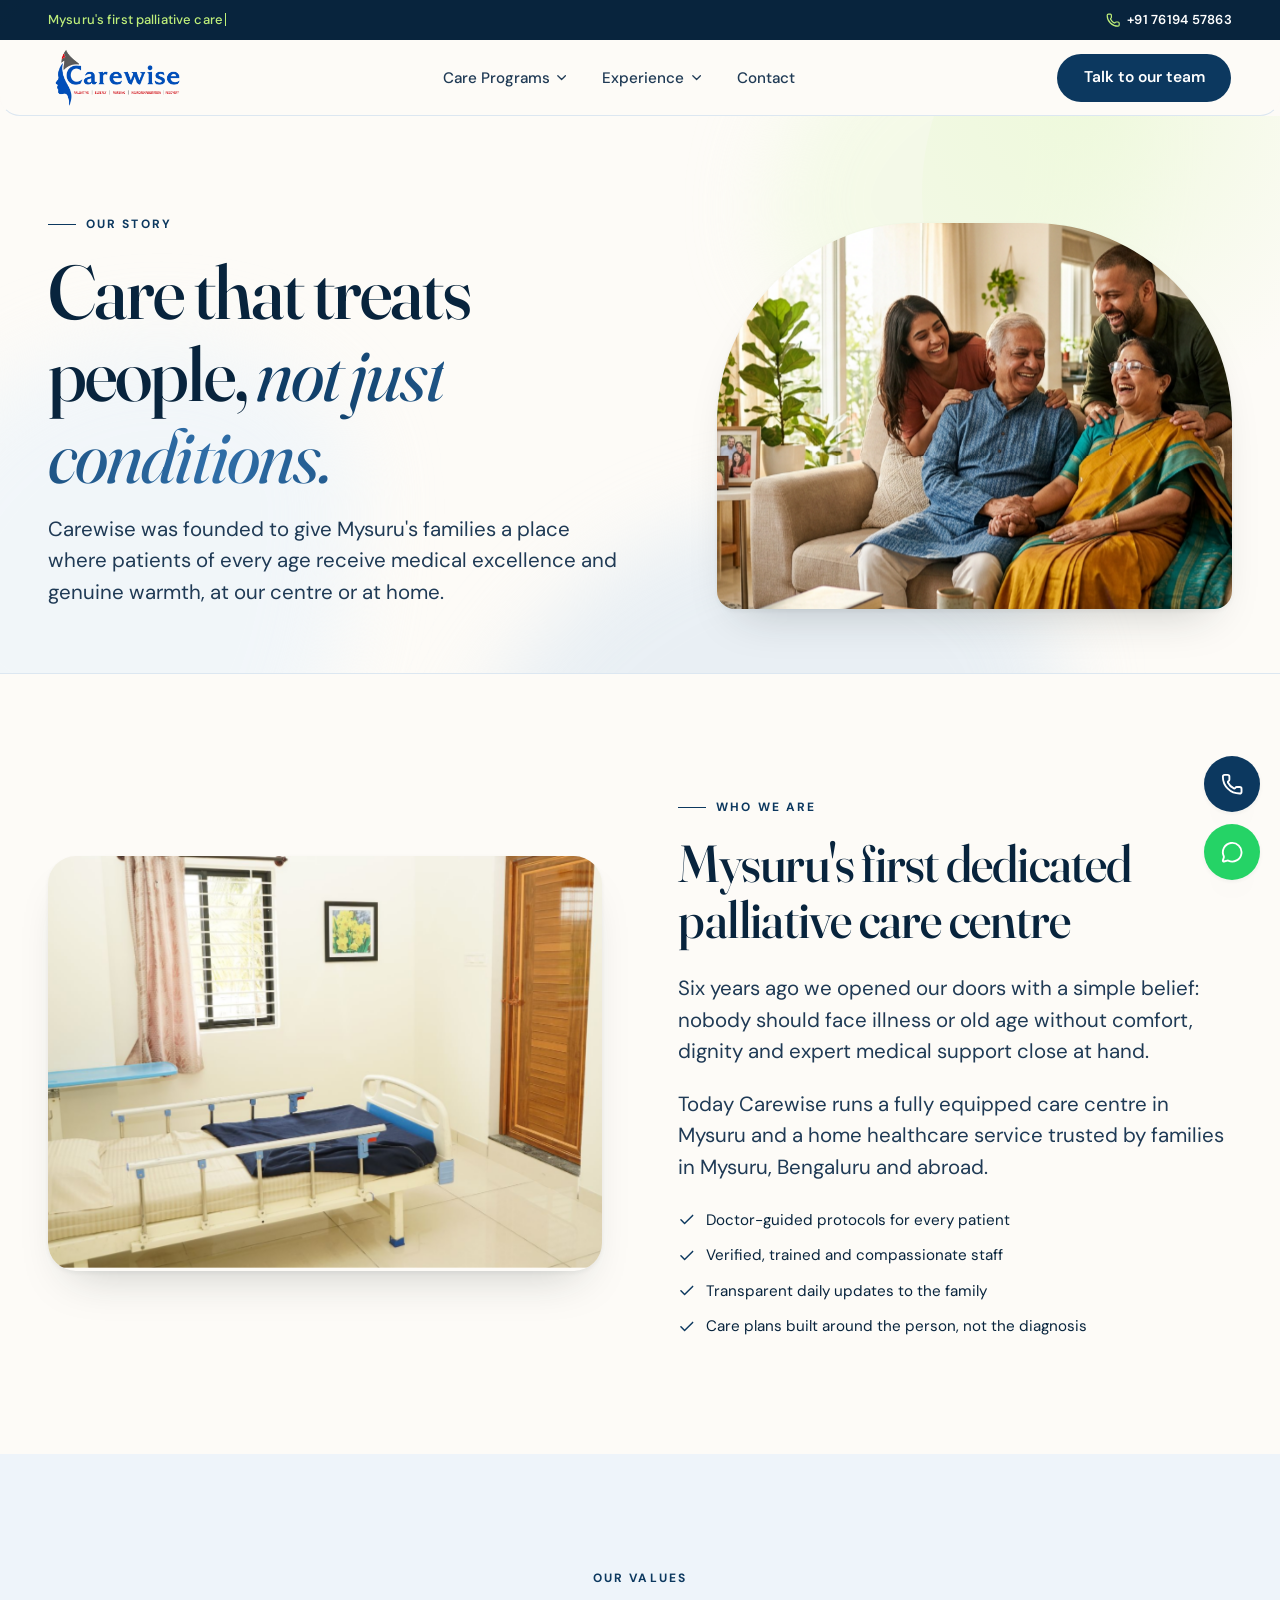
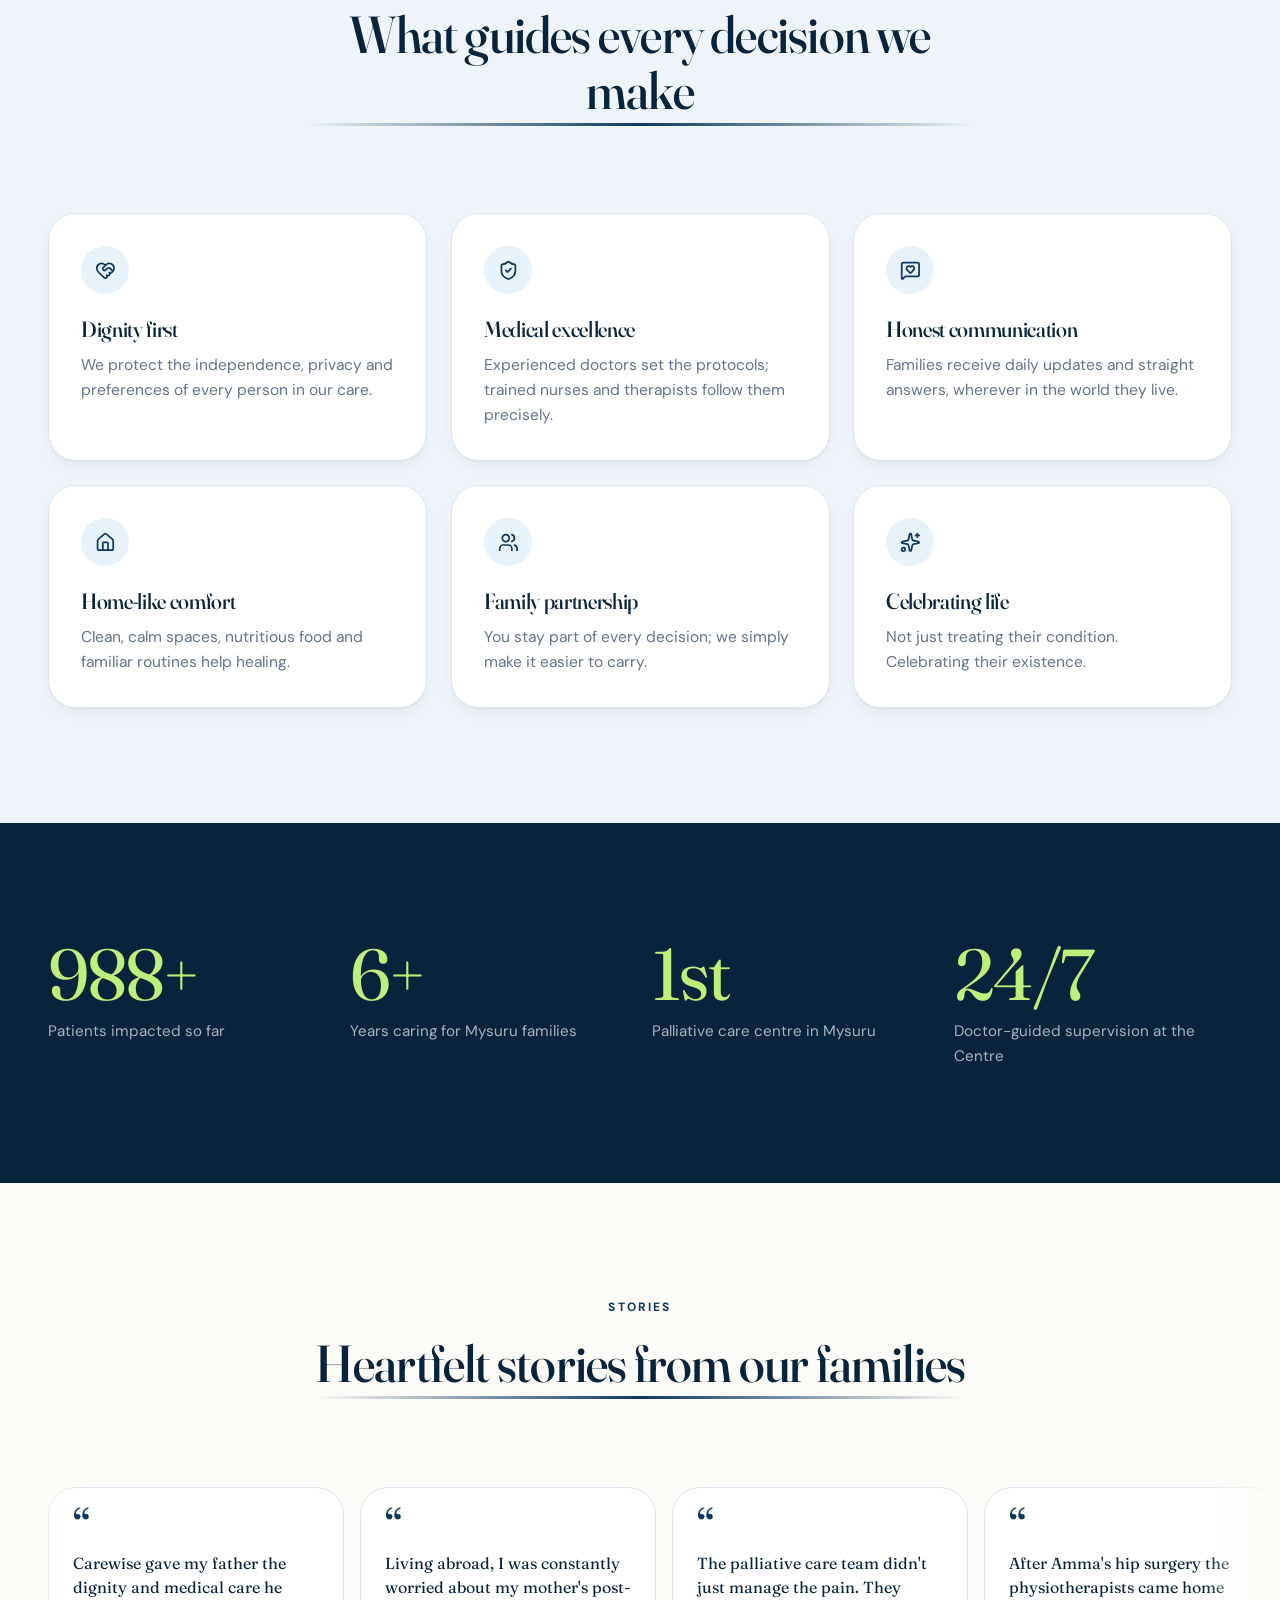
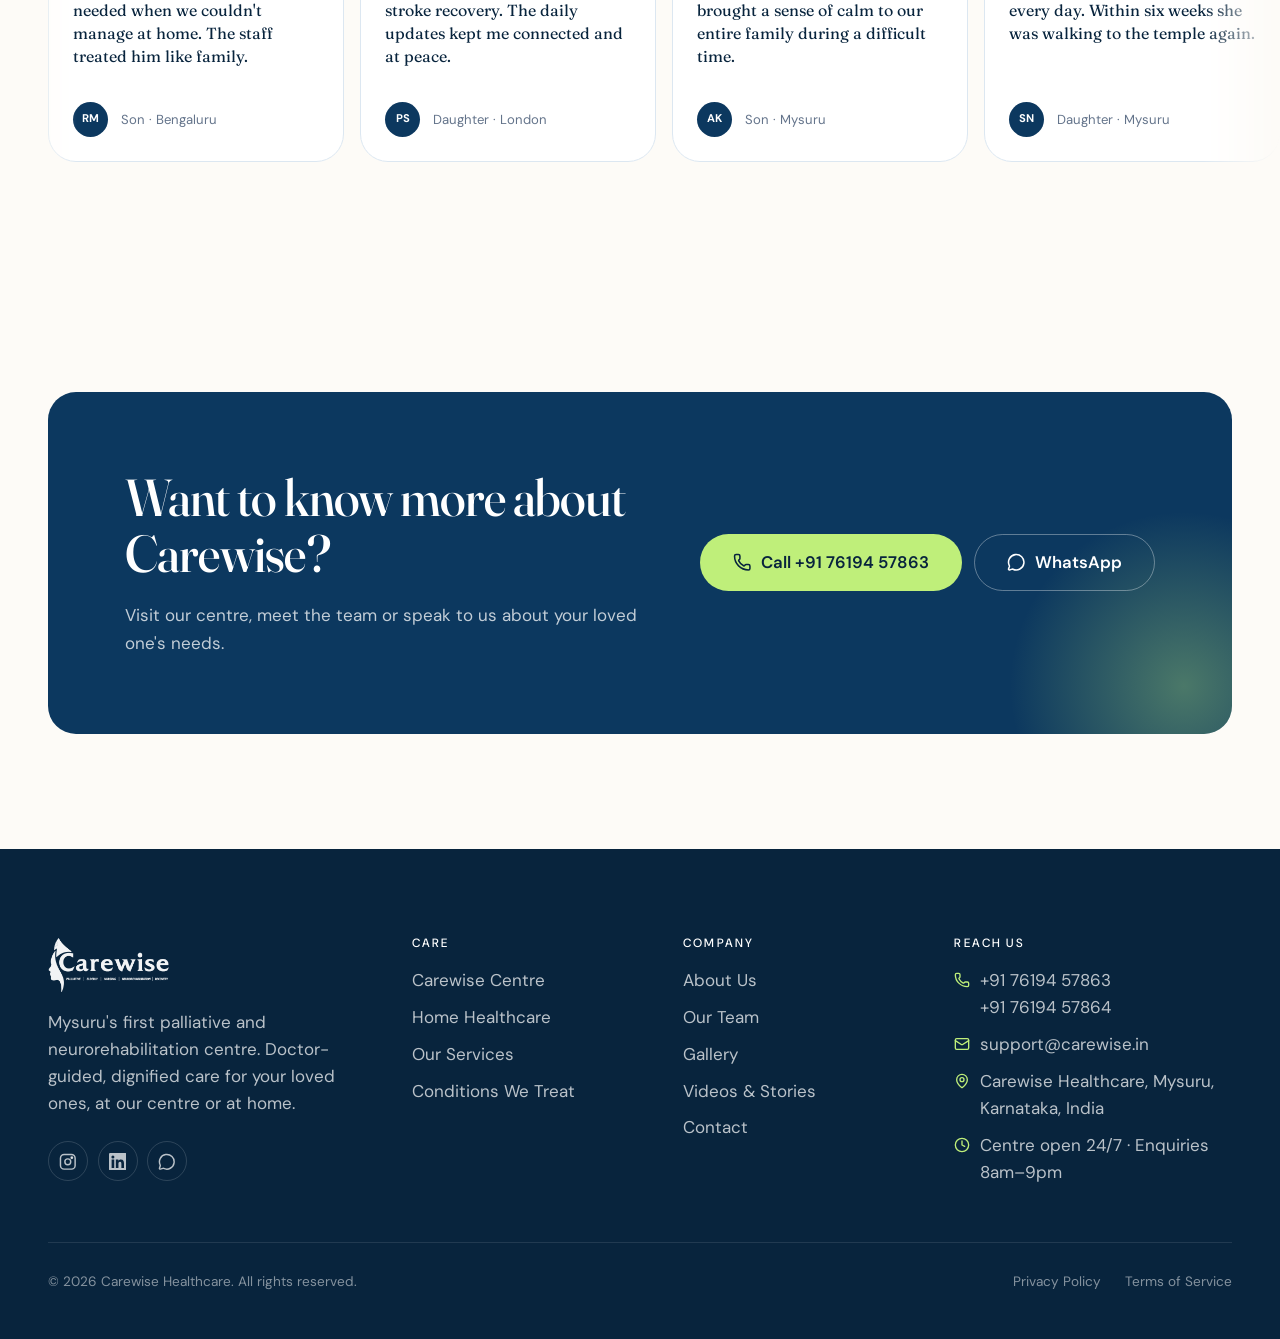
==== about.html @ 21914a7f "Restore the "Our facilities at Mysuru" photo mosaic on the home page Co-Authored-By: Claude Fable 5." ====
<!DOCTYPE html>
<html lang="en">
  <head>
    <meta charset="utf-8" />
    <meta name="viewport" content="width=device-width, initial-scale=1" />
    <title>About Us | Carewise</title>
    <meta name="description" content="Learn about Carewise, Mysuru's first palliative care centre and home healthcare service trusted by families for 6+ years." />
    <meta name="theme-color" content="#fbf7f0" />
    <link rel="preload" href="assets/fonts/fraunces.woff2" as="font" type="font/woff2" crossorigin />
    <link rel="preload" href="assets/fonts/dm-sans.woff2" as="font" type="font/woff2" crossorigin />
    <link rel="stylesheet" href="assets/css/site.css?v=1794403117" />
    <link rel="stylesheet" href="assets/css/motion.css?v=1794403117" />
    <script>document.documentElement.classList.add("js");</script>
  </head>
  <body>
    <div class="topbar">
      <div class="wrap">
        <span class="topbar-note" data-type='["Mysuru&#39;s first palliative care centre","Trusted by families for 6+ years","Doctor-guided care, 24 hours a day","Care at our centre or in your home"]'><span class="type-text">Mysuru's first palliative care centre · Trusted by families for 6+ years</span><span class="type-caret" aria-hidden="true"></span></span>
        <a href="tel:+917619457863"><i data-lucide="phone"></i> +91 76194 57863</a>
      </div>
    </div>
    <header class="header">
      <div class="wrap">
        <a class="brand" href="index.html" aria-label="Carewise home">
          <img src="assets/img/logo.png" alt="Carewise" width="916" height="420" />
        </a>
        <nav aria-label="Main">
          <ul class="nav">
            <li>
              <button type="button" aria-haspopup="true">Care Programs <i data-lucide="chevron-down"></i></button>
              <ul class="menu"><li><a href="centre.html">Carewise Centre<small>24/7 care in private & general rooms</small></a></li><li><a href="home-care.html">Home Healthcare<small>Nurses, doctors & therapy at home</small></a></li><li><a href="services.html">Our Services<small>Everything we treat and offer</small></a></li></ul>
            </li>
            <li>
              <button type="button" aria-haspopup="true">Experience <i data-lucide="chevron-down"></i></button>
              <ul class="menu"><li><a href="about.html" aria-current="page">About Us<small>Our story and values</small></a></li><li><a href="team.html">Our Team<small>Doctor-led, verified staff</small></a></li><li><a href="gallery.html">Facility Gallery<small>Inside the centre</small></a></li><li><a href="videos.html">Videos & Stories<small>Hear from families</small></a></li></ul>
            </li><li><a href="contact.html">Contact</a></li>
          </ul>
        </nav>
        <a class="btn btn-dark header-cta" href="contact.html">Talk to our team</a>
        <button class="nav-toggle" type="button" aria-label="Menu" aria-expanded="false" aria-controls="drawer">
          <i data-lucide="menu" class="icon-menu"></i><i data-lucide="x" class="icon-close"></i>
        </button>
      </div>
    </header>
    <div class="drawer" id="drawer"><div class="drawer-inner"><div class="drawer-group"><h4>Care Programs</h4><a href="centre.html">Carewise Centre</a><a href="home-care.html">Home Healthcare</a><a href="services.html">Our Services</a></div><div class="drawer-group"><h4>Experience</h4><a href="about.html" aria-current="page">About Us</a><a href="team.html">Our Team</a><a href="gallery.html">Facility Gallery</a><a href="videos.html">Videos & Stories</a></div><div class="drawer-group"><h4>Get in touch</h4><a href="contact.html">Contact</a></div><a class="btn btn-primary btn-lg" href="tel:+917619457863"><i data-lucide="phone"></i> Call +91 76194 57863</a></div></div>
    <main>
      <section class="page-hero">
        <div class="wrap">
          <div class="reveal">
            <span class="eyebrow">Our story</span>
            <h1>Care that treats people, <span class='serif-italic'>not just conditions.</span></h1>
            <p class="lead">Carewise was founded to give Mysuru's families a place where patients of every age receive medical excellence and genuine warmth, at our centre or at home.</p>
          </div>
          <div class="reveal"><img src="assets/img/elderly-couple-family.png" alt="Elderly couple with their adult children" loading="eager" /></div>
        </div>
      </section>
      <section class="section ">
        <div class="wrap">
          <div class="split">
            <div class="reveal"><img src="assets/img/facility/facility-03.jpg" alt="Private room at Carewise Centre, Mysuru" loading="lazy" /></div>
            <div class="reveal">
              <span class="eyebrow">Who we are</span>
              <h2>Mysuru's first dedicated palliative care centre</h2>
              <div class="lead stack"><p>Six years ago we opened our doors with a simple belief: nobody should face illness or old age without comfort, dignity and expert medical support close at hand.</p><p>Today Carewise runs a fully equipped care centre in Mysuru and a home healthcare service trusted by families in Mysuru, Bengaluru and abroad.</p></div>
              <ul class="check-list"><li><i data-lucide="check"></i><span>Doctor-guided protocols for every patient</span></li><li><i data-lucide="check"></i><span>Verified, trained and compassionate staff</span></li><li><i data-lucide="check"></i><span>Transparent daily updates to the family</span></li><li><i data-lucide="check"></i><span>Care plans built around the person, not the diagnosis</span></li></ul>
            </div>
          </div>
        </div>
      </section>
      <section class="section bg-sand">
        <div class="wrap">
          <div class="section-head center reveal">
            <span class="eyebrow">Our values</span>
            <h2 class="measure">What guides every decision we make</h2>
            
          </div><div class="grid grid-3">
            <article class="card reveal">
              <span class="ico-ring"><i data-lucide="heart-handshake"></i></span>
              <h3>Dignity first</h3>
              <p>We protect the independence, privacy and preferences of every person in our care.</p>
            </article>
            <article class="card reveal">
              <span class="ico-ring"><i data-lucide="shield-check"></i></span>
              <h3>Medical excellence</h3>
              <p>Experienced doctors set the protocols; trained nurses and therapists follow them precisely.</p>
            </article>
            <article class="card reveal">
              <span class="ico-ring"><i data-lucide="message-square-heart"></i></span>
              <h3>Honest communication</h3>
              <p>Families receive daily updates and straight answers, wherever in the world they live.</p>
            </article>
            <article class="card reveal">
              <span class="ico-ring"><i data-lucide="home"></i></span>
              <h3>Home-like comfort</h3>
              <p>Clean, calm spaces, nutritious food and familiar routines help healing.</p>
            </article>
            <article class="card reveal">
              <span class="ico-ring"><i data-lucide="users"></i></span>
              <h3>Family partnership</h3>
              <p>You stay part of every decision; we simply make it easier to carry.</p>
            </article>
            <article class="card reveal">
              <span class="ico-ring"><i data-lucide="sparkles"></i></span>
              <h3>Celebrating life</h3>
              <p>Not just treating their condition. Celebrating their existence.</p>
            </article></div>
        </div>
      </section>
      <section class="section bg-ink">
        <div class="wrap"><div class="stats"><div class="stat reveal"><b>1000+</b><span>Patients impacted so far</span></div><div class="stat reveal"><b>6+</b><span>Years caring for Mysuru families</span></div><div class="stat reveal"><b>1st</b><span>Palliative care centre in Mysuru</span></div><div class="stat reveal"><b>24/7</b><span>Doctor-guided supervision at the Centre</span></div></div>
        </div>
      </section>
      <section class="section ">
        <div class="wrap">
          <div class="section-head center reveal">
            <span class="eyebrow">Stories</span>
            <h2 class="measure">Heartfelt stories from our families</h2>
            
          </div>
          <div class="marquee marquee--slow reveal" aria-label="Family stories">
            <div class="marquee-track">
            <figure class="quote-card">
              <div class="mark">&ldquo;</div>
              <p>Carewise gave my father the dignity and medical care he needed when we couldn't manage at home. The staff treated him like family.</p>
              <footer><span>RM</span><span>Son · Bengaluru</span></footer>
            </figure>
            <figure class="quote-card">
              <div class="mark">&ldquo;</div>
              <p>Living abroad, I was constantly worried about my mother's post-stroke recovery. The daily updates kept me connected and at peace.</p>
              <footer><span>PS</span><span>Daughter · London</span></footer>
            </figure>
            <figure class="quote-card">
              <div class="mark">&ldquo;</div>
              <p>The palliative care team didn't just manage the pain. They brought a sense of calm to our entire family during a difficult time.</p>
              <footer><span>AK</span><span>Son · Mysuru</span></footer>
            </figure>
            <figure class="quote-card">
              <div class="mark">&ldquo;</div>
              <p>After Amma's hip surgery the physiotherapists came home every day. Within six weeks she was walking to the temple again.</p>
              <footer><span>SN</span><span>Daughter · Mysuru</span></footer>
            </figure>
            <figure class="quote-card">
              <div class="mark">&ldquo;</div>
              <p>I could speak to the doctor on a video call every week. For a family living abroad, that kind of access means everything.</p>
              <footer><span>VR</span><span>Son · Dubai</span></footer>
            </figure>
            <figure class="quote-card">
              <div class="mark">&ldquo;</div>
              <p>My husband was on BiPAP support for months. The nurses were patient, skilled and always explained what they were doing.</p>
              <footer><span>LK</span><span>Wife · Mysuru</span></footer>
            </figure>
            <figure class="quote-card">
              <div class="mark">&ldquo;</div>
              <p>The private room felt like home, not a hospital. Appa had his own routine, his favourite food and people who knew his name.</p>
              <footer><span>DG</span><span>Daughter · Bengaluru</span></footer>
            </figure>
            <figure class="quote-card">
              <div class="mark">&ldquo;</div>
              <p>Dementia care is hard to find done well. Carewise kept my grandmother safe and calm, and kept us informed every single day.</p>
              <footer><span>MH</span><span>Grandson · Chennai</span></footer>
            </figure>
            <figure class="quote-card">
              <div class="mark">&ldquo;</div>
              <p>Carewise gave my father the dignity and medical care he needed when we couldn't manage at home. The staff treated him like family.</p>
              <footer><span>RM</span><span>Son · Bengaluru</span></footer>
            </figure>
            <figure class="quote-card">
              <div class="mark">&ldquo;</div>
              <p>Living abroad, I was constantly worried about my mother's post-stroke recovery. The daily updates kept me connected and at peace.</p>
              <footer><span>PS</span><span>Daughter · London</span></footer>
            </figure>
            <figure class="quote-card">
              <div class="mark">&ldquo;</div>
              <p>The palliative care team didn't just manage the pain. They brought a sense of calm to our entire family during a difficult time.</p>
              <footer><span>AK</span><span>Son · Mysuru</span></footer>
            </figure>
            <figure class="quote-card">
              <div class="mark">&ldquo;</div>
              <p>After Amma's hip surgery the physiotherapists came home every day. Within six weeks she was walking to the temple again.</p>
              <footer><span>SN</span><span>Daughter · Mysuru</span></footer>
            </figure>
            <figure class="quote-card">
              <div class="mark">&ldquo;</div>
              <p>I could speak to the doctor on a video call every week. For a family living abroad, that kind of access means everything.</p>
              <footer><span>VR</span><span>Son · Dubai</span></footer>
            </figure>
            <figure class="quote-card">
              <div class="mark">&ldquo;</div>
              <p>My husband was on BiPAP support for months. The nurses were patient, skilled and always explained what they were doing.</p>
              <footer><span>LK</span><span>Wife · Mysuru</span></footer>
            </figure>
            <figure class="quote-card">
              <div class="mark">&ldquo;</div>
              <p>The private room felt like home, not a hospital. Appa had his own routine, his favourite food and people who knew his name.</p>
              <footer><span>DG</span><span>Daughter · Bengaluru</span></footer>
            </figure>
            <figure class="quote-card">
              <div class="mark">&ldquo;</div>
              <p>Dementia care is hard to find done well. Carewise kept my grandmother safe and calm, and kept us informed every single day.</p>
              <footer><span>MH</span><span>Grandson · Chennai</span></footer>
            </figure></div>
          </div>
        </div>
      </section>
      <section class="section ">
        <div class="wrap">
          <div class="cta reveal">
            <div><h2>Want to know more about Carewise?</h2><p>Visit our centre, meet the team or speak to us about your loved one's needs.</p></div>
            <div class="cta-actions">
              <a class="btn btn-primary btn-lg" href="tel:+917619457863"><i data-lucide="phone"></i> Call +91 76194 57863</a>
              <a class="btn btn-ghost-light btn-lg" href="https://wa.me/917619457863"><i data-lucide="message-circle"></i> WhatsApp</a>
            </div>
          </div>
        </div>
      </section>
    </main>
    <footer class="footer">
      <div class="wrap">
        <div class="footer-grid">
          <div>
            <a class="brand" href="index.html" aria-label="Carewise home">
          <img src="assets/img/logo-white.png" alt="Carewise" width="916" height="420" />
        </a>
            <p>Mysuru's first palliative and neurorehabilitation centre. Doctor-guided, dignified care for your loved ones, at our centre or at home.</p>
            <div class="social">
              <a href="https://www.instagram.com/care_wise_/" aria-label="Instagram"><svg viewBox="0 0 24 24" fill="none" stroke="currentColor" stroke-width="2" stroke-linecap="round" stroke-linejoin="round"><rect x="2" y="2" width="20" height="20" rx="5"/><circle cx="12" cy="12" r="4"/><circle cx="17.5" cy="6.5" r="1" fill="currentColor"/></svg></a>
              <a href="https://linkedin.com/company/carewise" aria-label="LinkedIn"><svg viewBox="0 0 24 24" fill="currentColor"><path d="M20.45 20.45h-3.56v-5.57c0-1.33-.03-3.04-1.85-3.04-1.85 0-2.14 1.45-2.14 2.94v5.67H9.35V9h3.41v1.56h.05c.48-.9 1.64-1.85 3.37-1.85 3.6 0 4.27 2.37 4.27 5.46v6.28zM5.34 7.43a2.06 2.06 0 1 1 0-4.13 2.06 2.06 0 0 1 0 4.13zM7.12 20.45H3.56V9h3.56v11.45zM22.22 0H1.77C.79 0 0 .77 0 1.73v20.54C0 23.23.79 24 1.77 24h20.45c.98 0 1.78-.77 1.78-1.73V1.73C24 .77 23.2 0 22.22 0z"/></svg></a>
              <a href="https://wa.me/917619457863" aria-label="WhatsApp"><i data-lucide="message-circle"></i></a>
            </div>
          </div>
          <div>
            <h4>Care</h4>
            <ul>
              <li><a href="centre.html">Carewise Centre</a></li>
              <li><a href="home-care.html">Home Healthcare</a></li>
              <li><a href="services.html">Our Services</a></li>
              <li><a href="services.html#conditions">Conditions We Treat</a></li>
            </ul>
          </div>
          <div>
            <h4>Company</h4>
            <ul>
              <li><a href="about.html">About Us</a></li>
              <li><a href="team.html">Our Team</a></li>
              <li><a href="gallery.html">Gallery</a></li>
              <li><a href="videos.html">Videos &amp; Stories</a></li>
              <li><a href="contact.html">Contact</a></li>
            </ul>
          </div>
          <div>
            <h4>Reach us</h4>
            <ul class="footer-contact">
              <li><i data-lucide="phone"></i><span><a href="tel:+917619457863">+91 76194 57863</a><br /><a href="tel:+917619457864">+91 76194 57864</a></span></li>
              <li><i data-lucide="mail"></i><a href="mailto:support@carewise.in">support@carewise.in</a></li>
              <li><i data-lucide="map-pin"></i><span>Carewise Healthcare, Mysuru, Karnataka, India</span></li>
              <li><i data-lucide="clock"></i><span>Centre open 24/7 · Enquiries 8am–9pm</span></li>
            </ul>
          </div>
        </div>
        <div class="footer-bottom">
          <p>© 2026 Carewise Healthcare. All rights reserved.</p>
          <nav aria-label="Legal">
            <a href="privacy-policy.html">Privacy Policy</a>
            <a href="terms-of-service.html">Terms of Service</a>
          </nav>
        </div>
      </div>
    </footer>
    <div class="sticky-bar">
      <a class="btn btn-dark" href="tel:+917619457863" aria-label="Call +91 76194 57863"><i data-lucide="phone"></i><span>Call +91 76194 57863</span></a>
      <a class="btn btn-wa" href="https://wa.me/917619457863" aria-label="Chat on WhatsApp"><i data-lucide="message-circle"></i><span>Chat on WhatsApp</span></a>
    </div>
    <script src="assets/js/lucide.min.js?v=1794403117"></script>
    <script src="assets/js/site.js?v=1794403117"></script>
    <script src="assets/js/motion.js?v=1794403117"></script>
  </body>
</html>
---- assets/css/site.css ----
/* =========================================================
   Carewise — warm editorial design system
   ========================================================= */

/* ---- Fonts ---- */
@font-face {
  font-family: "Fraunces";
  font-style: normal;
  font-weight: 300 900;
  font-display: swap;
  src: url("../fonts/fraunces.woff2") format("woff2");
}
@font-face {
  font-family: "Fraunces";
  font-style: italic;
  font-weight: 300 900;
  font-display: swap;
  src: url("../fonts/fraunces-italic.woff2") format("woff2");
}
@font-face {
  font-family: "DM Sans";
  font-style: normal;
  font-weight: 300 800;
  font-display: swap;
  src: url("../fonts/dm-sans.woff2") format("woff2");
}
@font-face {
  font-family: "DM Sans";
  font-style: italic;
  font-weight: 300 800;
  font-display: swap;
  src: url("../fonts/dm-sans-italic.woff2") format("woff2");
}

/* ---- Tokens ---- */
:root {
  --cream: #fdfbf7;
  --sand: #eef4fa;
  --sand-deep: #d9e6f2;
  --line: #dce7f1;
  --ink: #08243d;
  --ink-soft: #1f3a55;
  --muted: #64748b;
  --teal: #0c385f;
  --teal-deep: #08243d;
  --teal-soft: #e8f2fb;
  --terracotta: #0c385f;
  --terracotta-deep: #08243d;
  --terracotta-soft: #e8f2fb;
  --accent: #bfef7a;
  --accent-deep: #a8d963;
  --accent-soft: #eef9dc;
  --white: #ffffff;
  --success: #25d366;

--font-display: "Fraunces", Georgia, "Times New Roman", serif;
  --font-body: "DM Sans", system-ui, -apple-system, "Segoe UI", sans-serif;

  --r-sm: 10px;
  --r-md: 18px;
  --r-lg: 28px;
  --r-arch: 200px 200px 18px 18px;

  --shadow-sm: 0 1px 2px rgba(29, 39, 39, 0.05), 0 6px 18px -8px rgba(29, 39, 39, 0.12);
  --shadow-md: 0 2px 4px rgba(29, 39, 39, 0.05), 0 24px 48px -24px rgba(29, 39, 39, 0.25);

  --wrap: 1200px;
  --gutter: clamp(1.25rem, 4vw, 3rem);
  --section: clamp(4.5rem, 9vw, 7.5rem);
}

/* ---- Reset ---- */
*,
*::before,
*::after {
  box-sizing: border-box;
}
html {
  scroll-behavior: smooth;
  -webkit-text-size-adjust: 100%;
}
body {
  margin: 0;
  font-family: var(--font-body);
  font-size: 1.0625rem;
  line-height: 1.6;
  color: var(--ink);
  background: var(--cream);
  -webkit-font-smoothing: antialiased;
  overflow-x: clip;
}
img,
svg,
iframe {
  display: block;
  max-width: 100%;
}
img {
  height: auto;
}
a {
  color: inherit;
  text-decoration: none;
}
button {
  font: inherit;
  color: inherit;
  background: none;
  border: 0;
  cursor: pointer;
}
ul {
  margin: 0;
  padding: 0;
  list-style: none;
}
p {
  margin: 0 0 1em;
}
p:last-child {
  margin-bottom: 0;
}
h1,
h2,
h3,
h4 {
  font-family: var(--font-display);
  font-weight: 500;
  line-height: 1.08;
  letter-spacing: -0.015em;
  margin: 0 0 0.5em;
  color: var(--ink);
  font-variation-settings: "opsz" 144, "SOFT" 30;
}
h1 {
  font-size: clamp(2.6rem, 6vw, 4.75rem);
  letter-spacing: -0.025em;
}
h2 {
  font-size: clamp(2rem, 4.2vw, 3.25rem);
}
h3 {
  font-size: 1.375rem;
  line-height: 1.25;
}
.serif-italic {
  font-style: italic;
  font-weight: 400;
  color: var(--terracotta);
}
.sr-only {
  position: absolute;
  width: 1px;
  height: 1px;
  padding: 0;
  margin: -1px;
  overflow: hidden;
  clip: rect(0, 0, 0, 0);
  border: 0;
}
:focus-visible {
  outline: 2px solid var(--terracotta);
  outline-offset: 3px;
  border-radius: 4px;
}

/* ---- Layout helpers ---- */
.wrap {
  width: min(var(--wrap), 100% - 2 * var(--gutter));
  margin-inline: auto;
}
.section {
  padding-block: var(--section);
}
.section--tight {
  padding-block: clamp(3rem, 6vw, 4.5rem);
}
.bg-sand {
  background: var(--sand);
}
.bg-teal {
  background: var(--teal);
  color: var(--white);
}
.bg-teal h2,
.bg-teal h3,
.bg-ink h2,
.bg-ink h3 {
  color: var(--white);
}
.bg-ink {
  background: var(--ink);
  color: rgba(255, 255, 255, 0.82);
}
.grid {
  display: grid;
  gap: 1.5rem;
}
.grid-2 {
  grid-template-columns: repeat(2, minmax(0, 1fr));
}
.grid-3 {
  grid-template-columns: repeat(3, minmax(0, 1fr));
}
.grid-4 {
  grid-template-columns: repeat(4, minmax(0, 1fr));
}
.split {
  display: grid;
  grid-template-columns: 1fr 1fr;
  gap: clamp(2rem, 6vw, 5rem);
  align-items: center;
}
.split--flip > :first-child {
  order: 2;
}
.center {
  text-align: center;
}
.measure {
  max-width: 42rem;
}
.measure.center,
.center .measure {
  margin-inline: auto;
}
.lead {
  font-size: clamp(1.125rem, 1.6vw, 1.3125rem);
  color: var(--ink-soft);
  line-height: 1.55;
}
.muted {
  color: var(--muted);
}
.stack > * + * {
  margin-top: 1rem;
}

/* ---- Eyebrow / section heads ---- */
.eyebrow {
  display: inline-flex;
  align-items: center;
  gap: 0.6rem;
  font-size: 0.75rem;
  font-weight: 700;
  letter-spacing: 0.18em;
  text-transform: uppercase;
  color: var(--terracotta);
  margin-bottom: 1.1rem;
}
.eyebrow::before {
  content: "";
  width: 1.75rem;
  height: 1px;
  background: currentColor;
}
.center .eyebrow::before,
.eyebrow.center::before {
  display: none;
}
.section-head {
  margin-bottom: clamp(2.5rem, 5vw, 4rem);
}
.section-head h2 {
  margin-bottom: 0.6em;
}
.section-head .lead {
  color: var(--muted);
}

/* ---- Buttons ---- */
.btn {
  display: inline-flex;
  align-items: center;
  justify-content: center;
  gap: 0.6rem;
  padding: 0.95rem 1.6rem;
  border-radius: 999px;
  font-weight: 600;
  font-size: 0.975rem;
  line-height: 1;
  border: 1.5px solid transparent;
  transition: background 0.2s ease, color 0.2s ease, border-color 0.2s ease, transform 0.2s ease;
  white-space: nowrap;
}
.btn svg {
  width: 1.1em;
  height: 1.1em;
}
.btn:hover {
  transform: translateY(-1px);
}
.btn-primary {
  background: var(--accent);
  color: var(--ink);
}
.btn-primary:hover {
  background: var(--accent-deep);
}
.btn-dark {
  background: var(--teal);
  color: var(--white);
}
.btn-dark:hover {
  background: var(--teal-deep);
}
.btn-outline {
  border-color: var(--ink);
  color: var(--ink);
}
.btn-outline:hover {
  background: var(--ink);
  color: var(--white);
}
.btn-light {
  background: var(--white);
  color: var(--teal);
}
.btn-light:hover {
  background: var(--cream);
}
.btn-ghost-light {
  border-color: rgba(255, 255, 255, 0.35);
  color: var(--white);
}
.btn-ghost-light:hover {
  background: rgba(255, 255, 255, 0.1);
}
.btn-lg {
  padding: 1.15rem 2rem;
  font-size: 1.05rem;
}
.text-link {
  display: inline-flex;
  align-items: center;
  gap: 0.4rem;
  font-weight: 600;
  color: var(--teal);
  border-bottom: 1.5px solid transparent;
  transition: border-color 0.2s;
}
.text-link:hover {
  border-color: currentColor;
}
.text-link svg {
  width: 1em;
  height: 1em;
  transition: transform 0.2s;
}
.text-link:hover svg {
  transform: translateX(3px);
}

/* ---- Top bar ---- */
.topbar {
  background: var(--ink);
  color: rgba(255, 255, 255, 0.85);
  font-size: 0.8125rem;
  letter-spacing: 0.02em;
}
.topbar .wrap {
  display: flex;
  justify-content: space-between;
  align-items: center;
  min-height: 2.5rem;
  gap: 1rem;
}
.topbar a {
  display: inline-flex;
  align-items: center;
  gap: 0.4rem;
  font-weight: 600;
  color: var(--white);
}
.topbar a svg {
  width: 0.9rem;
  height: 0.9rem;
  color: var(--accent);
}
.topbar-note {
  display: inline-flex;
  align-items: center;
  min-height: 1.4em;
  font-weight: 500;
  color: var(--accent);
  letter-spacing: 0.01em;
}
.type-caret {
  display: inline-block;
  width: 1.5px;
  height: 1em;
  margin-left: 2px;
  background: var(--accent);
  animation: caret 1s steps(1) infinite;
}
@keyframes caret {
  50% {
    opacity: 0;
  }
}
@media (max-width: 719px) {
  .topbar {
    font-size: 0.72rem;
  }
  .topbar .wrap {
    gap: 0.5rem;
  }
  .topbar-note {
    flex: 1;
    min-width: 0;
    white-space: nowrap;
    overflow: hidden;
    -webkit-mask-image: linear-gradient(90deg, #000 85%, transparent);
    mask-image: linear-gradient(90deg, #000 85%, transparent);
  }
  .topbar a {
    flex-shrink: 0;
  }
}
@media (prefers-reduced-motion: reduce) {
  .type-caret {
    display: none;
  }
}

/* ---- Header / nav ---- */
.header {
  position: sticky;
  top: 0;
  z-index: 60;
  padding-inline: 0;
  pointer-events: none;
  --hdr-ease: cubic-bezier(0.4, 0, 0.2, 1);
  --hdr-time: 0.7s;
  transition: top var(--hdr-time) var(--hdr-ease), padding var(--hdr-time) var(--hdr-ease);
  will-change: top, padding;
}
.header .wrap {
  pointer-events: auto;
  display: flex;
  align-items: center;
  justify-content: space-between;
  gap: 1rem;
  height: 4.75rem;
  width: 100%;
  max-width: none;
  padding-inline: var(--gutter);
  background: rgba(253, 251, 247, 0.92);
  backdrop-filter: blur(16px) saturate(1.3);
  -webkit-backdrop-filter: blur(16px) saturate(1.3);
  border: 1px solid transparent;
  border-bottom-color: var(--line);
  border-radius: 0 0 1.25rem 1.25rem;
  box-shadow: none;
  transition: width var(--hdr-time) var(--hdr-ease), height var(--hdr-time) var(--hdr-ease),
    border-radius var(--hdr-time) var(--hdr-ease), padding var(--hdr-time) var(--hdr-ease),
    background-color var(--hdr-time) var(--hdr-ease), box-shadow var(--hdr-time) var(--hdr-ease),
    border-color var(--hdr-time) var(--hdr-ease);
  will-change: width, height, border-radius;
}
.brand img {
  transition: height var(--hdr-time, 0.7s) var(--hdr-ease, ease);
}
body.scrolled .header .brand img {
  height: 3rem;
}
.header-cta {
  transition: padding var(--hdr-time, 0.7s) var(--hdr-ease, ease), background 0.2s, transform 0.2s;
}
body.scrolled .header .header-cta {
  padding-block: 0.8rem;
}
@media (prefers-reduced-motion: reduce) {
  .header,
  .header .wrap,
  .brand img,
  .header-cta {
    transition: none;
  }
}
/* Scrolled: becomes the floating pill */
body.scrolled .header {
  top: 0.75rem;
  padding-inline: var(--gutter);
}
body.scrolled .header .wrap {
  width: min(var(--wrap), 100%);
  height: 3.75rem;
  padding-inline: 0.9rem;
  background: rgba(255, 255, 255, 0.9);
  border-color: rgba(220, 231, 241, 0.9);
  border-radius: 999px;
  box-shadow: 0 1px 2px rgba(29, 39, 39, 0.04), 0 18px 40px -20px rgba(29, 39, 39, 0.28);
}
.header .brand {
  padding-left: 0.4rem;
}
.topbar + .header {
  margin-top: 0;
}
.brand {
  display: inline-flex;
  align-items: center;
}
.brand img {
  height: 3.6rem;
  width: auto;
  display: block;
}
.footer .brand img {
  height: 3.5rem;
  opacity: 0.95;
}
.nav {
  display: none;
  align-items: center;
  gap: 0.25rem;
}
.nav > li {
  position: relative;
}
.nav a,
.nav button {
  display: inline-flex;
  align-items: center;
  gap: 0.3rem;
  padding: 0.6rem 0.9rem;
  border-radius: 999px;
  font-weight: 500;
  font-size: 0.95rem;
  color: var(--ink-soft);
  transition: background 0.2s, color 0.2s;
}
.nav a:hover,
.nav button:hover,
.nav li:focus-within > button {
  background: var(--sand);
  color: var(--ink);
}
.nav a[aria-current="page"] {
  color: var(--teal);
  font-weight: 600;
}
.nav button svg {
  width: 0.95rem;
  height: 0.95rem;
  transition: transform 0.2s;
}
.nav li:hover > button svg,
.nav li:focus-within > button svg {
  transform: rotate(180deg);
}
.menu {
  position: absolute;
  top: calc(100% + 0.6rem);
  left: 0;
  min-width: 15rem;
  background: var(--white);
  border: 1px solid var(--line);
  border-radius: var(--r-md);
  padding: 0.5rem;
  box-shadow: var(--shadow-md);
  opacity: 0;
  visibility: hidden;
  transform: translateY(6px);
  transition: opacity 0.2s, transform 0.2s, visibility 0.2s;
}
.menu::before {
  content: "";
  position: absolute;
  inset: -0.7rem 0 auto;
  height: 0.7rem;
}
.nav li:hover > .menu,
.nav li:focus-within > .menu {
  opacity: 1;
  visibility: visible;
  transform: none;
}
.menu a {
  display: flex;
  flex-direction: column;
  align-items: flex-start;
  gap: 0.1rem;
  width: 100%;
  padding: 0.7rem 0.9rem;
  border-radius: var(--r-sm);
  color: var(--ink);
}
.menu a small {
  font-size: 0.78rem;
  color: var(--muted);
  font-weight: 400;
}
.header-cta {
  display: none;
}
.nav-toggle {
  display: inline-grid;
  place-items: center;
  width: 2.75rem;
  height: 2.75rem;
  border-radius: 50%;
  border: 1px solid var(--line);
  background: var(--white);
}
.nav-toggle svg {
  width: 1.3rem;
  height: 1.3rem;
}
.nav-toggle .icon-close {
  display: none;
}
body.nav-open .nav-toggle .icon-close {
  display: block;
}
body.nav-open .nav-toggle .icon-menu {
  display: none;
}
@media (min-width: 1024px) {
  .nav {
    display: flex;
  }
  .header-cta {
    display: inline-flex;
  }
  .nav-toggle {
    display: none;
  }
}

/* Mobile drawer */
.drawer {
  position: fixed;
  inset: 0;
  z-index: 55;
  background: var(--cream);
  padding: 8.5rem var(--gutter) 3rem;
  overflow-y: auto;
  transform: translateY(-8px);
  opacity: 0;
  visibility: hidden;
  transition: opacity 0.25s, transform 0.25s, visibility 0.25s;
}
body.nav-open .drawer {
  opacity: 1;
  visibility: visible;
  transform: none;
}
body.nav-open {
  overflow: hidden;
}
.drawer-inner {
  display: grid;
  gap: 1.5rem;
}
.drawer-group + .drawer-group {
  margin-top: 0;
}
.drawer-group h4 {
  font-family: var(--font-body);
  font-size: 0.72rem;
  letter-spacing: 0.18em;
  text-transform: uppercase;
  color: var(--terracotta);
  margin: 0 0 0.35rem;
}
.drawer a:not(.btn) {
  display: block;
  padding: 0.65rem 0;
  font-family: var(--font-display);
  font-size: 1.35rem;
  line-height: 1.2;
  border-bottom: 1px solid var(--line);
}
.drawer a[aria-current="page"] {
  color: var(--teal);
}
.drawer .btn {
  margin-top: 0.5rem;
  width: 100%;
  font-family: var(--font-body);
  font-size: 1rem;
}
.drawer::-webkit-scrollbar {
  display: none;
}
.drawer {
  scrollbar-width: none;
}
@media (min-width: 1024px) {
  .drawer {
    display: none;
  }
}

/* ---- Hero (home) ---- */
.hero {
  position: relative;
  padding-block: clamp(3rem, 7vw, 6rem) clamp(3rem, 6vw, 5rem);
  overflow: hidden;
}
.hero::after {
  content: "";
  position: absolute;
  right: -10vw;
  top: -10vw;
  width: 45vw;
  height: 45vw;
  border-radius: 50%;
  background: radial-gradient(circle at 30% 30%, var(--accent-soft), transparent 65%);
  opacity: 0.8;
  pointer-events: none;
}
.hero .wrap {
  position: relative;
  display: grid;
  gap: 3rem;
  align-items: center;
}
.hero h1 {
  margin-bottom: 1.25rem;
}
.hero .lead {
  max-width: 34rem;
  margin-bottom: 2rem;
}
.hero-actions {
  display: flex;
  flex-wrap: wrap;
  gap: 0.75rem;
  margin-bottom: 2.25rem;
}
.hero-proof {
  display: flex;
  align-items: center;
  gap: 1rem;
  font-size: 0.9rem;
  color: var(--muted);
}
.avatars {
  display: flex;
}
.avatars span {
  width: 2.2rem;
  height: 2.2rem;
  border-radius: 50%;
  border: 2px solid var(--cream);
  background: var(--teal);
  color: var(--white);
  display: grid;
  place-items: center;
  font-size: 0.7rem;
  font-weight: 700;
  margin-left: -0.5rem;
}
.avatars span:first-child {
  margin-left: 0;
}
.avatars span:nth-child(2) {
  background: var(--accent);
  color: var(--ink);
}
.avatars span:nth-child(3) {
  background: var(--ink);
}
.hero-media {
  position: relative;
}
.hero-media img {
  width: 100%;
  aspect-ratio: 4 / 5;
  object-fit: cover;
  border-radius: var(--r-arch);
  box-shadow: var(--shadow-md);
}
.hero-badge {
  position: absolute;
  left: -1rem;
  bottom: 2.5rem;
  background: var(--white);
  border: 1px solid var(--line);
  border-radius: var(--r-md);
  padding: 0.9rem 1.1rem;
  box-shadow: var(--shadow-md);
  display: flex;
  gap: 0.8rem;
  align-items: center;
  max-width: 17rem;
}
.hero-badge .ico {
  width: 2.6rem;
  height: 2.6rem;
  border-radius: 50%;
  background: var(--teal-soft);
  color: var(--teal);
  display: grid;
  place-items: center;
  flex-shrink: 0;
}
.hero-badge .ico svg {
  width: 1.2rem;
  height: 1.2rem;
}
.hero-badge strong {
  display: block;
  font-size: 0.95rem;
}
.hero-badge small {
  color: var(--muted);
  font-size: 0.8rem;
}
@media (min-width: 900px) {
  .hero .wrap {
    grid-template-columns: 1.05fr 0.95fr;
    gap: clamp(2rem, 5vw, 5rem);
  }
  .hero-media {
    padding-left: 1rem;
  }
}

/* ---- Trust strip ---- */
.trust {
  border-block: 1px solid var(--line);
  background: var(--sand);
}
.trust .wrap {
  display: grid;
  grid-template-columns: repeat(2, 1fr);
  gap: 1.25rem 2rem;
  padding-block: 1.5rem;
}
.trust-item {
  display: flex;
  gap: 0.75rem;
  align-items: center;
  font-size: 0.95rem;
  font-weight: 500;
}
.trust-item svg {
  width: 1.25rem;
  height: 1.25rem;
  color: var(--terracotta);
  flex-shrink: 0;
}
@media (min-width: 900px) {
  .trust .wrap {
    grid-template-columns: repeat(4, 1fr);
  }
}

/* ---- Cards ---- */
.card {
  background: var(--white);
  border: 1px solid var(--line);
  border-radius: var(--r-lg);
  padding: 2rem;
  box-shadow: var(--shadow-sm);
  transition: transform 0.3s ease, box-shadow 0.3s ease;
  height: 100%;
  display: flex;
  flex-direction: column;
}
.card:hover {
  transform: translateY(-4px);
  box-shadow: var(--shadow-md);
}
.card h3 {
  margin-bottom: 0.4em;
}
.card p {
  color: var(--muted);
  font-size: 0.975rem;
}
.ico-ring {
  width: 3rem;
  height: 3rem;
  border-radius: 50%;
  background: var(--terracotta-soft);
  color: var(--terracotta);
  display: grid;
  place-items: center;
  margin-bottom: 1.4rem;
}
.ico-ring svg {
  width: 1.3rem;
  height: 1.3rem;
}
.card--teal {
  background: var(--teal);
  border-color: var(--teal);
  color: var(--white);
}
.card--teal h3 {
  color: var(--white);
}
.card--teal p,
.card--teal li {
  color: rgba(255, 255, 255, 0.78);
}
.card--teal .ico-ring {
  background: rgba(255, 255, 255, 0.12);
  color: var(--white);
}

/* Pathway cards */
.pathway {
  position: relative;
  display: flex;
  flex-direction: column;
  border-radius: var(--r-lg);
  overflow: hidden;
  background: var(--white);
  border: 1px solid var(--line);
  box-shadow: var(--shadow-sm);
  transition: transform 0.3s, box-shadow 0.3s;
}
.pathway:hover {
  transform: translateY(-4px);
  box-shadow: var(--shadow-md);
}
.pathway img {
  aspect-ratio: 16 / 10;
  object-fit: cover;
  width: 100%;
  transition: transform 0.8s ease;
}
.pathway:hover img {
  transform: scale(1.04);
}
.pathway-body {
  padding: 2rem;
}
.pathway-body .tag {
  display: inline-block;
  font-size: 0.72rem;
  font-weight: 700;
  letter-spacing: 0.16em;
  text-transform: uppercase;
  color: var(--terracotta);
  margin-bottom: 0.6rem;
}
.pathway-body p {
  color: var(--muted);
  margin-bottom: 1.4rem;
}
.pathway-body ul {
  display: grid;
  gap: 0.5rem;
  margin-bottom: 1.6rem;
}
.pathway-body li,
.check-list li {
  display: flex;
  gap: 0.6rem;
  align-items: flex-start;
  font-size: 0.95rem;
}
.pathway-body li svg,
.check-list li svg {
  width: 1.1rem;
  height: 1.1rem;
  color: var(--teal);
  flex-shrink: 0;
  margin-top: 0.2rem;
}
.check-list {
  display: grid;
  gap: 0.7rem;
  margin-top: 1.5rem;
}

/* ---- Editorial quote band ---- */
.quote-band {
  position: relative;
  overflow: hidden;
}
.quote-band .wrap {
  display: grid;
  gap: 3rem;
  align-items: center;
}
.quote-band img {
  width: 100%;
  aspect-ratio: 4 / 3;
  object-fit: cover;
  border-radius: var(--r-lg);
  box-shadow: var(--shadow-md);
}
.quote-band blockquote {
  margin: 0;
}
.quote-band blockquote p {
  font-family: var(--font-display);
  font-size: clamp(1.75rem, 3.2vw, 2.6rem);
  line-height: 1.2;
  font-weight: 400;
  color: var(--white);
  margin-bottom: 1.5rem;
}
.quote-band blockquote em {
  color: var(--accent);
}
.quote-band cite {
  display: block;
  font-style: normal;
  color: rgba(255, 255, 255, 0.7);
  font-size: 0.95rem;
}
@media (min-width: 900px) {
  .quote-band .wrap {
    grid-template-columns: 0.9fr 1.1fr;
  }
}

/* ---- Horizontal scroller ---- */
.scroller {
  display: grid;
  grid-auto-flow: column;
  grid-auto-columns: min(78vw, 18.5rem);
  gap: 1.25rem;
  overflow-x: auto;
  scroll-snap-type: x mandatory;
  padding-bottom: 1rem;
  margin-inline: calc(-1 * var(--gutter));
  padding-inline: var(--gutter);
  scrollbar-width: thin;
  scrollbar-color: var(--sand-deep) transparent;
}
.scroller > * {
  scroll-snap-align: start;
}
@media (min-width: 1024px) {
  .scroller {
    grid-auto-columns: 17.5rem;
  }
}

/* ---- Marquee (looping cards) ---- */
.marquee {
  overflow: hidden;
  margin-inline: calc(-1 * var(--gutter));
  padding-inline: var(--gutter);
  -webkit-mask-image: linear-gradient(to right, transparent, #000 6%, #000 94%, transparent);
  mask-image: linear-gradient(to right, transparent, #000 6%, #000 94%, transparent);
}
.marquee-track {
  display: flex;
  align-items: stretch;
  gap: 1rem;
  width: max-content;
  animation: marquee 55s linear infinite;
}
.marquee-track > .card,
.marquee-track > .quote-card {
  width: min(78vw, 17.5rem);
  flex-shrink: 0;
  height: auto;
}
.marquee-track > .quote-card {
  width: min(78vw, 18.5rem);
  padding: 1.5rem;
}
.marquee-track > .quote-card .mark {
  font-size: 2.75rem;
  margin-bottom: 0.9rem;
}
.marquee-track > .quote-card p {
  font-size: 1rem;
  line-height: 1.45;
}
.marquee-track > .quote-card footer {
  margin-top: 1.1rem;
  font-size: 0.82rem;
}
.marquee-track > .quote-card footer span:first-child {
  width: 2.2rem;
  height: 2.2rem;
  font-size: 0.7rem;
}
.marquee--slow .marquee-track {
  animation-duration: 90s;
}
.marquee-track > .card:hover {
  transform: none;
}
.marquee:hover .marquee-track,
.marquee:focus-within .marquee-track {
  animation-play-state: paused;
}
@keyframes marquee {
  from {
    transform: translateX(0);
  }
  to {
    transform: translateX(calc(-50% - 0.5rem));
  }
}
@media (prefers-reduced-motion: reduce) {
  .marquee {
    overflow-x: auto;
    mask-image: none;
    -webkit-mask-image: none;
  }
  .marquee-track {
    animation: none;
  }
}

/* ---- Rooms ---- */
.room {
  border-radius: var(--r-lg);
  padding: 2.25rem;
  border: 1px solid var(--line);
  background: var(--white);
  height: 100%;
  display: flex;
  flex-direction: column;
}
.room .pill {
  align-self: flex-start;
  background: var(--accent);
  color: var(--ink);
  font-size: 0.7rem;
  font-weight: 700;
  letter-spacing: 0.14em;
  text-transform: uppercase;
  padding: 0.35rem 0.75rem;
  border-radius: 999px;
  margin-bottom: 1rem;
}
.room ul {
  display: grid;
  gap: 0.6rem;
  margin: 1.5rem 0 2rem;
  flex: 1;
}
.room li {
  display: flex;
  gap: 0.6rem;
  align-items: flex-start;
  font-size: 0.95rem;
}
.room li svg {
  width: 1.05rem;
  height: 1.05rem;
  flex-shrink: 0;
  margin-top: 0.2rem;
  color: var(--teal);
}
.room--featured {
  background: var(--teal);
  border-color: var(--teal);
  color: var(--white);
}
.room--featured h3 {
  color: var(--white);
}
.room--featured p {
  color: rgba(255, 255, 255, 0.75);
}
.room--featured li svg {
  color: var(--accent);
}

/* ---- Stats ---- */
.stats {
  display: grid;
  grid-template-columns: repeat(2, 1fr);
  gap: 2.5rem 1.5rem;
}
.stat b {
  display: block;
  font-family: var(--font-display);
  font-weight: 400;
  font-size: clamp(3rem, 6vw, 4.5rem);
  line-height: 1;
  color: var(--terracotta);
  letter-spacing: -0.03em;
}
.stat span {
  display: block;
  margin-top: 0.6rem;
  color: var(--muted);
  font-size: 0.95rem;
}
.bg-ink .stat span {
  color: rgba(255, 255, 255, 0.65);
}
.bg-ink .stat b {
  color: var(--accent);
}
@media (min-width: 720px) {
  .stats {
    grid-template-columns: repeat(4, 1fr);
  }
}

/* ---- Steps ---- */
.steps {
  counter-reset: step;
  display: grid;
  gap: 1.25rem;
}
.step {
  counter-increment: step;
  background: var(--white);
  border: 1px solid var(--line);
  border-radius: var(--r-lg);
  padding: 2rem;
}
.step::before {
  content: counter(step, decimal-leading-zero);
  display: block;
  font-family: var(--font-display);
  font-size: 2.5rem;
  line-height: 1;
  color: var(--terracotta);
  margin-bottom: 1.25rem;
}
.step h3 {
  font-size: 1.2rem;
}
.step p {
  color: var(--muted);
  font-size: 0.95rem;
}
@media (min-width: 720px) {
  .steps {
    grid-template-columns: repeat(2, 1fr);
  }
}
@media (min-width: 1024px) {
  .steps {
    grid-template-columns: repeat(4, 1fr);
  }
}

/* ---- Testimonials ---- */
.quote-card {
  margin: 0;
  background: var(--white);
  border: 1px solid var(--line);
  border-radius: var(--r-lg);
  padding: 2.25rem;
  display: flex;
  flex-direction: column;
  height: 100%;
}
.quote-card .mark {
  font-family: var(--font-display);
  font-size: 4rem;
  line-height: 0.6;
  color: var(--terracotta);
  margin-bottom: 1.25rem;
}
.quote-card p {
  font-family: var(--font-display);
  font-size: 1.2rem;
  line-height: 1.45;
  flex: 1;
  color: var(--ink);
}
.quote-card footer {
  display: flex;
  align-items: center;
  gap: 0.8rem;
  margin-top: 1.5rem;
  font-size: 0.9rem;
  color: var(--muted);
}
.quote-card footer span:first-child {
  width: 2.6rem;
  height: 2.6rem;
  border-radius: 50%;
  background: var(--teal);
  color: var(--white);
  display: grid;
  place-items: center;
  font-weight: 700;
  font-size: 0.8rem;
  font-family: var(--font-body);
}

/* ---- FAQ ---- */
.faq {
  max-width: 46rem;
  margin-inline: auto;
  border-top: 1px solid var(--line);
}
.faq details {
  border-bottom: 1px solid var(--line);
}
.faq summary {
  list-style: none;
  cursor: pointer;
  display: flex;
  justify-content: space-between;
  align-items: center;
  gap: 1rem;
  padding: 1.25rem 0;
  font-family: var(--font-display);
  font-size: 1.2rem;
}
.faq summary::-webkit-details-marker {
  display: none;
}
.faq summary svg {
  width: 1.2rem;
  height: 1.2rem;
  color: var(--terracotta);
  flex-shrink: 0;
  transition: transform 0.25s;
}
.faq details[open] summary svg {
  transform: rotate(45deg);
}
.faq details p {
  padding-bottom: 1.4rem;
  color: var(--muted);
  max-width: 40rem;
}

/* ---- CTA band ---- */
.cta {
  background: var(--teal);
  color: var(--white);
  border-radius: var(--r-lg);
  padding: clamp(2.5rem, 6vw, 5rem);
  position: relative;
  overflow: hidden;
  display: grid;
  gap: 2rem;
  align-items: center;
}
.cta::before {
  content: "";
  position: absolute;
  right: -8rem;
  bottom: -8rem;
  width: 22rem;
  height: 22rem;
  border-radius: 50%;
  background: radial-gradient(circle, rgba(191, 239, 122, 0.35), transparent 70%);
}
.cta h2 {
  color: var(--white);
  margin-bottom: 0.4em;
}
.cta p {
  color: rgba(255, 255, 255, 0.75);
  max-width: 34rem;
}
.cta-actions {
  display: flex;
  flex-wrap: wrap;
  gap: 0.75rem;
  position: relative;
}
@media (min-width: 900px) {
  .cta {
    grid-template-columns: 1.2fr auto;
  }
  .cta-actions {
    justify-content: flex-end;
  }
}

/* ---- Page hero (inner pages) ---- */
.page-hero {
  padding-block: clamp(3.5rem, 7vw, 6rem) clamp(2.5rem, 5vw, 4rem);
  border-bottom: 1px solid var(--line);
  position: relative;
  overflow: hidden;
}
.page-hero::after {
  content: "";
  position: absolute;
  right: -12vw;
  top: -14vw;
  width: 40vw;
  height: 40vw;
  border-radius: 50%;
  background: radial-gradient(circle at 30% 30%, var(--accent-soft), transparent 65%);
  pointer-events: none;
}
.page-hero .wrap {
  position: relative;
  display: grid;
  gap: 2.5rem;
  align-items: end;
}
.page-hero h1 {
  margin-bottom: 1rem;
}
.page-hero .lead {
  max-width: 36rem;
}
.page-hero img {
  width: 100%;
  aspect-ratio: 4 / 3;
  object-fit: cover;
  border-radius: var(--r-arch);
  box-shadow: var(--shadow-md);
}
@media (min-width: 900px) {
  .page-hero .wrap {
    grid-template-columns: 1.1fr 0.9fr;
  }
}

/* ---- Image + text ---- */
.split img {
  width: 100%;
  aspect-ratio: 4 / 3;
  object-fit: cover;
  border-radius: var(--r-lg);
  box-shadow: var(--shadow-md);
}

/* ---- Gallery ---- */
.gallery {
  display: grid;
  gap: 1.25rem;
  grid-template-columns: repeat(2, 1fr);
}
.gallery figure {
  margin: 0;
  border-radius: var(--r-md);
  overflow: hidden;
  background: var(--white);
  border: 1px solid var(--line);
}
.gallery img {
  width: 100%;
  aspect-ratio: 4 / 3;
  object-fit: cover;
  transition: transform 0.8s;
}
.gallery figure:hover img {
  transform: scale(1.04);
}
.gallery figcaption {
  padding: 0.9rem 1.1rem;
  font-size: 0.9rem;
  color: var(--muted);
}
.gallery .wide {
  grid-column: span 2;
}
.gallery .wide img {
  aspect-ratio: 16 / 7;
}
@media (min-width: 900px) {
  .gallery {
    grid-template-columns: repeat(3, 1fr);
  }
}

/* ---- Videos ---- */
.video {
  position: relative;
  display: block;
  border-radius: var(--r-lg);
  overflow: hidden;
  aspect-ratio: 16 / 9;
  background: var(--ink);
}
.video img {
  width: 100%;
  height: 100%;
  object-fit: cover;
  opacity: 0.85;
  transition: transform 0.8s, opacity 0.3s;
}
.video:hover img {
  transform: scale(1.04);
  opacity: 0.7;
}
.video .play {
  position: absolute;
  inset: 0;
  display: grid;
  place-items: center;
}
.video .play span {
  width: 4rem;
  height: 4rem;
  border-radius: 50%;
  background: var(--accent);
  color: var(--ink);
  display: grid;
  place-items: center;
  box-shadow: var(--shadow-md);
}
.video .play svg {
  width: 1.4rem;
  height: 1.4rem;
  margin-left: 3px;
}
.video-meta {
  padding: 1.25rem 0.25rem 0;
}
.video-meta h3 {
  font-size: 1.2rem;
}
.video-meta p {
  color: var(--muted);
  font-size: 0.95rem;
}

/* ---- Team ---- */
.person {
  text-align: center;
  padding: 2rem 1.5rem;
}
.person .avatar {
  width: 5.5rem;
  height: 5.5rem;
  border-radius: 50%;
  margin: 0 auto 1.25rem;
  background: var(--sand);
  color: var(--teal);
  display: grid;
  place-items: center;
  border: 1px solid var(--line);
}
.person .avatar svg {
  width: 2.2rem;
  height: 2.2rem;
}
.person .role {
  font-size: 0.72rem;
  font-weight: 700;
  letter-spacing: 0.16em;
  text-transform: uppercase;
  color: var(--terracotta);
  margin: 0.3rem 0 0.9rem;
}

/* ---- Contact ---- */
.contact-grid {
  display: grid;
  gap: 2.5rem;
}
.contact-list {
  display: grid;
  gap: 1.5rem;
}
.contact-list li {
  display: flex;
  gap: 1rem;
  align-items: flex-start;
}
.contact-list .ico-ring {
  margin: 0;
  flex-shrink: 0;
}
.contact-list strong {
  display: block;
  margin-bottom: 0.15rem;
}
.contact-list a:hover {
  color: var(--terracotta);
}
.form {
  background: var(--white);
  border: 1px solid var(--line);
  border-radius: var(--r-lg);
  padding: clamp(1.5rem, 4vw, 2.75rem);
}
.form h2 {
  font-size: 1.75rem;
  margin-bottom: 1.25rem;
}
.field {
  display: grid;
  gap: 0.4rem;
  margin-bottom: 1.1rem;
}
.field label,
.field > span {
  font-size: 0.875rem;
  font-weight: 600;
}
.field input,
.field textarea {
  font: inherit;
  width: 100%;
  padding: 0.85rem 1rem;
  border: 1px solid var(--line);
  border-radius: var(--r-sm);
  background: var(--cream);
  color: var(--ink);
  transition: border-color 0.2s, box-shadow 0.2s;
}
.field input:focus,
.field textarea:focus {
  outline: none;
  border-color: var(--teal);
  box-shadow: 0 0 0 3px var(--teal-soft);
}
.field-row {
  display: grid;
  gap: 1.1rem;
}
.tiles {
  display: grid;
  grid-template-columns: repeat(3, 1fr);
  gap: 0.6rem;
}
.tiles input {
  position: absolute;
  opacity: 0;
  pointer-events: none;
}
.tiles label {
  display: block;
  text-align: center;
  padding: 0.8rem 0.5rem;
  border: 1px solid var(--line);
  border-radius: var(--r-sm);
  font-size: 0.875rem;
  font-weight: 600;
  cursor: pointer;
  background: var(--cream);
  transition: all 0.2s;
}
.tiles input:checked + label {
  border-color: var(--teal);
  background: var(--teal-soft);
  color: var(--teal);
}
.tiles input:focus-visible + label {
  outline: 2px solid var(--terracotta);
  outline-offset: 2px;
}
.form-note {
  font-size: 0.8rem;
  color: var(--muted);
  margin-top: 1rem;
}
.map {
  border-radius: var(--r-lg);
  overflow: hidden;
  border: 1px solid var(--line);
}
.map iframe {
  width: 100%;
  height: 24rem;
  border: 0;
}
@media (min-width: 720px) {
  .field-row {
    grid-template-columns: 1fr 1fr;
  }
}
@media (min-width: 1024px) {
  .contact-grid {
    grid-template-columns: 0.8fr 1.2fr;
    gap: 4rem;
  }
}

/* ---- Legal ---- */
.prose {
  max-width: 44rem;
  margin-inline: auto;
}
.prose h2 {
  font-size: 1.6rem;
  margin-top: 2.5rem;
}
.prose p {
  color: var(--ink-soft);
}

/* ---- Footer ---- */
.footer {
  background: var(--ink);
  color: rgba(255, 255, 255, 0.72);
  padding-block: clamp(3.5rem, 7vw, 5.5rem) 2rem;
}
.footer-grid {
  display: grid;
  gap: 2.5rem;
  margin-bottom: 3.5rem;
}
.footer .brand {
  color: var(--white);
  margin-bottom: 1rem;
}

.footer h4 {
  font-family: var(--font-body);
  font-size: 0.75rem;
  letter-spacing: 0.18em;
  text-transform: uppercase;
  color: var(--white);
  margin-bottom: 1.1rem;
}
.footer ul {
  display: grid;
  gap: 0.6rem;
}
.footer li a:hover {
  color: var(--accent);
}
.footer-contact li {
  display: flex;
  gap: 0.6rem;
  align-items: flex-start;
}
.footer-contact svg {
  width: 1rem;
  height: 1rem;
  color: var(--accent);
  margin-top: 0.3rem;
  flex-shrink: 0;
}
.social {
  display: flex;
  gap: 0.6rem;
  margin-top: 1.5rem;
}
.social a {
  width: 2.5rem;
  height: 2.5rem;
  border-radius: 50%;
  border: 1px solid rgba(255, 255, 255, 0.15);
  display: grid;
  place-items: center;
  transition: background 0.2s, border-color 0.2s;
}
.social a:hover {
  background: var(--accent);
  border-color: var(--accent);
  color: var(--ink);
}
.social svg {
  width: 1.1rem;
  height: 1.1rem;
}
.footer-bottom {
  border-top: 1px solid rgba(255, 255, 255, 0.1);
  padding-top: 1.75rem;
  display: flex;
  flex-wrap: wrap;
  gap: 1rem 2rem;
  justify-content: space-between;
  font-size: 0.85rem;
  color: rgba(255, 255, 255, 0.5);
}
.footer-bottom nav {
  display: flex;
  gap: 1.5rem;
}
.footer-bottom a:hover {
  color: var(--white);
}
@media (min-width: 720px) {
  .footer-grid {
    grid-template-columns: 1.4fr 1fr 1fr 1.2fr;
  }
}

/* ---- Floating call / WhatsApp buttons (bottom right, stacked) ---- */
.sticky-bar {
  position: fixed;
  right: 1.25rem;
  bottom: 1.25rem;
  z-index: 50;
  display: flex;
  flex-direction: column;
  gap: 0.75rem;
  align-items: flex-end;
}
.sticky-bar .btn {
  width: 3.5rem;
  height: 3.5rem;
  padding: 0;
  border-radius: 50%;
  box-shadow: var(--shadow-md);
  position: relative;
}
.sticky-bar .btn svg {
  width: 1.4rem;
  height: 1.4rem;
}
.sticky-bar .btn span {
  position: absolute;
  right: calc(100% + 0.6rem);
  top: 50%;
  transform: translateY(-50%) translateX(6px);
  background: var(--ink);
  color: var(--white);
  font-size: 0.8rem;
  font-weight: 600;
  padding: 0.4rem 0.7rem;
  border-radius: 999px;
  white-space: nowrap;
  opacity: 0;
  pointer-events: none;
  transition: opacity 0.2s, transform 0.2s;
}
.sticky-bar .btn:hover span,
.sticky-bar .btn:focus-visible span {
  opacity: 1;
  transform: translateY(-50%);
}
.sticky-bar .btn-wa {
  background: var(--success);
  color: var(--white);
}
.sticky-bar .btn-wa:hover {
  background: #277a4d;
}

/* ---- Reveal ---- */
.reveal {
  transition: opacity 0.7s ease, transform 0.7s ease;
}
html.js .reveal:not(.in) {
  opacity: 0;
  transform: translateY(18px);
}
.reveal.in {
  opacity: 1;
  transform: none;
}
@media (prefers-reduced-motion: reduce) {
  .reveal {
    opacity: 1;
    transform: none;
    transition: none;
  }
  html {
    scroll-behavior: auto;
  }
}

/* ---- Responsive grids ---- */
@media (max-width: 1023px) {
  .grid-4 {
    grid-template-columns: repeat(2, minmax(0, 1fr));
  }
  .grid-3 {
    grid-template-columns: repeat(2, minmax(0, 1fr));
  }
}
@media (max-width: 719px) {
  .grid-2,
  .grid-3,
  .grid-4 {
    grid-template-columns: 1fr;
  }
  .split {
    grid-template-columns: 1fr;
  }
  .split--flip > :first-child {
    order: 0;
  }
}

/* =========================================================
   Mobile refinements
   ========================================================= */
html {
  scroll-padding-top: 6rem;
}
.tiles input {
  width: 0;
  height: 0;
  margin: 0;
}
@media (max-width: 1023px) {
  .footer {
    padding-bottom: 7rem;
  }
  .sticky-bar {
    right: 1rem;
    bottom: 1rem;
  }
  .sticky-bar .btn {
    width: 3.25rem;
    height: 3.25rem;
  }
  .sticky-bar .btn span {
    display: none;
  }
}
@media (max-width: 899px) {
  .hero {
    padding-top: clamp(2rem, 6vw, 3rem);
  }
  .hero-media img {
    aspect-ratio: 4 / 3;
    border-radius: 120px 120px 18px 18px;
  }
  .hero-badge {
    left: 1rem;
    right: 1rem;
    bottom: 1rem;
    max-width: none;
  }
  .page-hero img {
    aspect-ratio: 16 / 10;
    border-radius: 120px 120px 18px 18px;
  }
  .quote-band blockquote p {
    font-size: clamp(1.5rem, 6.5vw, 2.2rem);
  }
}
@media (max-width: 719px) {
  :root {
    --section: 3.75rem;
  }
  body {
    font-size: 1rem;
  }
  h1 {
    font-size: clamp(2.25rem, 10vw, 2.9rem);
  }
  h2 {
    font-size: clamp(1.75rem, 7.5vw, 2.25rem);
  }
  .eyebrow {
    font-size: 0.68rem;
    letter-spacing: 0.14em;
  }
  .section-head {
    margin-bottom: 2rem;
  }
  .brand img {
    height: 2.8rem;
  }
  .header .wrap {
    height: 4rem;
  }
  body.scrolled .header .wrap {
    height: 3.5rem;
    padding-inline: 0.6rem;
  }
  body.scrolled .header .brand img {
    height: 2.4rem;
  }
  .hero-actions,
  .cta-actions {
    flex-direction: column;
    align-items: stretch;
  }
  .hero-actions .btn,
  .cta-actions .btn {
    width: 100%;
  }
  .hero-proof {
    flex-direction: column;
    align-items: flex-start;
    gap: 0.75rem;
    font-size: 0.875rem;
  }
  .trust .wrap {
    grid-template-columns: 1fr;
    gap: 0.9rem;
    padding-block: 1.25rem;
  }
  .card,
  .room,
  .step,
  .quote-card,
  .pathway-body,
  .form {
    padding: 1.5rem;
  }
  .room .btn,
  .pathway-body .btn {
    width: 100%;
  }
  .cta {
    padding: 2rem 1.5rem;
    border-radius: var(--r-md);
  }
  .stats {
    gap: 1.75rem 1rem;
  }
  .stat b {
    font-size: 2.75rem;
  }
  .gallery .wide {
    grid-column: span 2;
  }
  .gallery figure {
    grid-column: span 2;
  }
  .gallery img,
  .gallery .wide img {
    aspect-ratio: 4 / 3;
  }
  .tiles {
    grid-template-columns: 1fr;
  }
  .form .btn {
    width: 100%;
  }
  .map iframe {
    height: 18rem;
  }
  .footer-bottom {
    flex-direction: column;
    align-items: flex-start;
  }
  .drawer {
    padding-top: 8rem;
  }
}
@media (max-width: 400px) {
  .topbar .wrap {
    justify-content: space-between;
  }
  .marquee-track > .card,
  .marquee-track > .quote-card {
    width: 82vw;
  }
}

/* ---- Collapsible grids (View more) ---- */
.grid[data-collapsible] > .is-hidden {
  display: none;
}
.view-more svg {
  transition: transform 0.3s;
}
.view-more[aria-expanded="true"] svg {
  transform: rotate(180deg);
}

/* 4-up condition cards */
.grid-4 > .card {
  padding: 1.6rem;
}
.grid-4 > .card h3 {
  font-size: 1.2rem;
}
.grid-4 > .card p {
  font-size: 0.92rem;
}

/* ---- Hero with full background image ---- */
.hero--bg {
  min-height: min(88vh, 820px);
  display: flex;
  align-items: center;
  color: var(--white);
  padding-block: clamp(4rem, 9vw, 7rem);
}
.hero--bg::after {
  display: none;
}
.hero-bg {
  position: absolute;
  inset: 0;
  z-index: 0;
}
.hero-bg img {
  width: 100%;
  height: 100%;
  object-fit: cover;
  object-position: 70% 35%;
}
.hero-shade {
  position: absolute;
  inset: 0;
  background:
    linear-gradient(90deg, rgba(8, 36, 61, 0.78) 0%, rgba(8, 36, 61, 0.5) 34%, rgba(8, 36, 61, 0.12) 62%, rgba(8, 36, 61, 0) 100%),
    linear-gradient(180deg, rgba(8, 36, 61, 0.2), transparent 30%, transparent 70%, rgba(8, 36, 61, 0.4));
}
.hero--bg .hero-copy {
  max-width: 34rem;
  text-shadow: 0 2px 18px rgba(8, 36, 61, 0.55);
}
.hero--bg .hero-copy .lead {
  color: rgba(255, 255, 255, 0.9);
}
.hero--bg .hero-bg img {
  object-position: 72% 30%;
}
.hero--bg .wrap {
  display: block;
  position: relative;
  z-index: 1;
}
.hero-copy {
  max-width: 40rem;
}
.hero--bg h1 {
  color: var(--white);
}
.hero--bg .eyebrow {
  color: var(--accent);
}
.hero--bg .lead {
  color: rgba(255, 255, 255, 0.82);
}
.hero--bg .hero-proof {
  color: rgba(255, 255, 255, 0.75);
}
.hero--bg .avatars span {
  border-color: rgba(255, 255, 255, 0.25);
}
.hero--bg .hero-badge {
  position: absolute;
  right: 0;
  bottom: 0.5rem;
  left: auto;
  max-width: 17rem;
  color: var(--ink);
}
@media (max-width: 899px) {
  .hero--bg {
    min-height: 0;
    align-items: flex-start;
  }
  .hero-shade {
    background: linear-gradient(180deg, rgba(8, 36, 61, 0.35) 0%, rgba(8, 36, 61, 0.55) 45%, rgba(8, 36, 61, 0.85) 100%);
  }
  .hero--bg .hero-copy {
    max-width: none;
    margin-top: 38vw;
  }
  .hero--bg .hero-badge {
    position: static;
    margin-top: 2rem;
    max-width: none;
  }
}

/* ---- Instagram strip ---- */
.ig-head {
  display: grid;
  gap: 1.5rem;
  align-items: end;
  margin-bottom: 2.5rem;
}
.ig-head .lead {
  color: var(--muted);
  max-width: 34rem;
}
.ig-tools {
  display: flex;
  align-items: center;
  gap: 0.6rem;
  flex-wrap: wrap;
}
.ig-row {
  display: grid;
  grid-auto-flow: column;
  grid-auto-columns: min(86vw, 22rem);
  gap: 1.25rem;
  overflow-x: auto;
  scroll-snap-type: x mandatory;
  scroll-behavior: smooth;
  padding: 0.25rem var(--gutter) 1rem;
  margin-inline: calc(-1 * var(--gutter));
  scrollbar-width: thin;
  scrollbar-color: var(--sand-deep) transparent;
}
.ig-card {
  scroll-snap-align: start;
  background: var(--white);
  border: 1px solid var(--line);
  border-radius: var(--r-lg);
  overflow: hidden;
  height: 30rem;
  box-shadow: var(--shadow-sm);
}
.ig-card iframe {
  width: 100%;
  height: 100%;
  border: 0;
  display: block;
}
@media (min-width: 900px) {
  .ig-head {
    grid-template-columns: 1fr auto;
  }
}
@media (max-width: 719px) {
  .ig-card {
    height: 27rem;
  }
}

/* Live Instagram cards */
.ig-row--live {
  grid-auto-columns: min(78vw, 18rem);
}
.ig-row--live .ig-card {
  height: auto;
  aspect-ratio: 4 / 5;
  position: relative;
}
.ig-card--live a {
  display: block;
  position: relative;
  width: 100%;
  height: 100%;
}
.ig-card--live img {
  width: 100%;
  height: 100%;
  object-fit: cover;
  transition: transform 0.8s ease;
}
.ig-card--live:hover img {
  transform: scale(1.05);
}
.ig-badge {
  position: absolute;
  top: 0.9rem;
  right: 0.9rem;
  width: 2rem;
  height: 2rem;
  border-radius: 50%;
  background: rgba(8, 36, 61, 0.7);
  color: var(--white);
  display: grid;
  place-items: center;
}
.ig-badge svg {
  width: 1rem;
  height: 1rem;
}
.ig-cap {
  position: absolute;
  inset: auto 0 0;
  padding: 2.5rem 1rem 1rem;
  background: linear-gradient(180deg, transparent, rgba(8, 36, 61, 0.85));
  color: var(--white);
  font-size: 0.85rem;
  line-height: 1.4;
  display: -webkit-box;
  -webkit-line-clamp: 3;
  -webkit-box-orient: vertical;
  overflow: hidden;
  opacity: 0;
  transform: translateY(8px);
  transition: opacity 0.3s, transform 0.3s;
}
.ig-card--live:hover .ig-cap,
.ig-card--live:focus-within .ig-cap {
  opacity: 1;
  transform: none;
}
@media (hover: none) {
  .ig-cap {
    opacity: 1;
    transform: none;
  }
}

/* ---- Neurorehab mid heading + home-care mention ---- */
.section-head--mid {
  margin-top: clamp(3rem, 6vw, 4.5rem);
}
.home-note {
  padding-block: clamp(2rem, 4vw, 3rem);
}
.home-note-card {
  display: grid;
  gap: 1.25rem;
  align-items: center;
  background: var(--white);
  border: 1px solid var(--line);
  border-radius: var(--r-lg);
  padding: 1.5rem;
}
.home-note-card .ico-ring {
  margin: 0;
}
.home-note-card h3 {
  font-size: 1.25rem;
  margin-bottom: 0.3rem;
}
.home-note-card p {
  color: var(--muted);
  font-size: 0.95rem;
}
@media (min-width: 900px) {
  .home-note-card {
    grid-template-columns: auto 1fr auto;
    gap: 1.5rem;
    padding: 1.5rem 2rem;
  }
}

/* ---- Facilities grid ---- */
.fac-grid {
  display: grid;
  gap: 1rem;
  grid-template-columns: repeat(2, 1fr);
}
.fac-tile {
  margin: 0;
  position: relative;
  border-radius: var(--r-md);
  overflow: hidden;
  background: var(--sand);
  aspect-ratio: 4 / 3;
}
.fac-tile img {
  width: 100%;
  height: 100%;
  object-fit: cover;
  transition: transform 0.8s ease;
}
.fac-tile:hover img {
  transform: scale(1.05);
}
.fac-tile figcaption {
  position: absolute;
  inset: auto 0 0;
  padding: 2.2rem 1rem 0.9rem;
  background: linear-gradient(180deg, transparent, rgba(8, 36, 61, 0.8));
  color: var(--white);
  font-size: 0.85rem;
  font-weight: 500;
}
.fac-tile--wide {
  grid-column: span 2;
  aspect-ratio: 16 / 9;
}
@media (min-width: 900px) {
  .fac-grid {
    grid-template-columns: repeat(4, 1fr);
    grid-auto-rows: 200px;
    grid-auto-flow: dense;
    gap: 1.25rem;
  }
  .fac-tile,
  .fac-tile--wide {
    aspect-ratio: auto;
  }
  .fac-tile--wide {
    grid-column: span 2;
    grid-row: span 2;
  }
}

@media (min-width: 560px) and (max-width: 1023px) {
  .drawer-inner {
    grid-template-columns: 1fr 1fr;
    column-gap: 2.5rem;
  }
  .drawer .btn {
    grid-column: 1 / -1;
  }
}

/* Reels: vertical cards */
.ig-row--reels {
  grid-auto-columns: min(72vw, 17rem);
}
.ig-row--reels .ig-card {
  height: auto;
  aspect-ratio: 4 / 5;
}
/* Crop the embed to its video area: hide Instagram's profile header and
   like/comment footer by pushing them outside the card's bounds. */
.ig-card--reel {
  position: relative;
  background: var(--ink);
}
.ig-row--reels .ig-card--reel iframe {
  position: absolute;
  left: 0;
  top: -54px;
  width: 100%;
  height: calc(100% + 54px + 260px);
}
.ig-row--reels .ig-card--live {
  aspect-ratio: 9 / 16;
}
.ig-tools .btn svg {
  width: 1.1em;
  height: 1.1em;
}
.ig-row:empty {
  display: none;
}
.ig-empty {
  display: flex;
  gap: 1.25rem;
  align-items: center;
  background: var(--white);
  border: 1px dashed var(--line);
  border-radius: var(--r-lg);
  padding: 1.5rem 1.75rem;
}
.ig-empty .ico-ring {
  margin: 0;
  flex-shrink: 0;
}
.ig-empty h3 {
  font-size: 1.2rem;
  margin-bottom: 0.25rem;
}
.ig-empty p {
  color: var(--muted);
  font-size: 0.95rem;
}
.ig-empty a {
  color: var(--teal);
  font-weight: 600;
}

/* ---- Slideshow: wipe-in from the right with a slow zoom ---- */
.slideshow {
  position: relative;
  aspect-ratio: 4 / 3;
  border-radius: var(--r-lg);
  overflow: hidden;
  box-shadow: var(--shadow-md);
  background: var(--ink);
  isolation: isolate;
}
.slideshow img {
  position: absolute;
  inset: 0;
  width: 100%;
  height: 100%;
  object-fit: cover;
  opacity: 0;
  z-index: 0;
  clip-path: inset(0 0 0 100%);
  transform: translateX(8%) scale(1.08);
  transition: clip-path 1s cubic-bezier(0.77, 0, 0.18, 1), transform 1s cubic-bezier(0.77, 0, 0.18, 1), opacity 0.4s ease, filter 1s ease;
  will-change: clip-path, transform;
}
.slideshow img.is-active {
  opacity: 1;
  z-index: 2;
  clip-path: inset(0 0 0 0);
  transform: translateX(0) scale(1);
  animation: slideZoom 5s linear 1s forwards;
}
.slideshow img.is-prev {
  opacity: 1;
  z-index: 1;
  clip-path: inset(0 0 0 0);
  transform: translateX(-10%) scale(1.04);
  filter: brightness(0.55);
}
@keyframes slideZoom {
  to {
    transform: translateX(0) scale(1.07);
  }
}
.slideshow::after {
  content: "";
  position: absolute;
  inset: 0;
  z-index: 3;
  pointer-events: none;
  background: linear-gradient(180deg, transparent 60%, rgba(8, 36, 61, 0.35));
}
.slideshow-dots {
  position: absolute;
  left: 0;
  right: 0;
  bottom: 0.9rem;
  z-index: 4;
  display: flex;
  justify-content: center;
  gap: 0.35rem;
}
.slideshow-dots span {
  width: 0.4rem;
  height: 0.4rem;
  border-radius: 999px;
  background: rgba(255, 255, 255, 0.5);
  transition: background 0.3s, width 0.3s;
  position: relative;
  overflow: hidden;
}
.slideshow-dots span.is-active {
  background: rgba(255, 255, 255, 0.35);
  width: 1.6rem;
}
.slideshow-dots span.is-active::after {
  content: "";
  position: absolute;
  inset: 0;
  background: var(--accent);
  transform-origin: left;
  animation: dotFill var(--slide-every, 4s) linear forwards;
}
@keyframes dotFill {
  from {
    transform: scaleX(0);
  }
  to {
    transform: scaleX(1);
  }
}
@media (prefers-reduced-motion: reduce) {
  .slideshow img {
    transition: opacity 0.4s;
    transform: none !important;
    clip-path: none;
    animation: none;
  }
  .slideshow img.is-prev {
    opacity: 0;
  }
  .slideshow-dots span.is-active::after {
    animation: none;
    transform: none;
  }
}

/* ---- Palliative note / share-story band ---- */
.pall-note {
  display: grid;
  gap: 1.25rem;
  align-items: center;
  background: var(--white);
  border: 1px solid var(--line);
  border-radius: var(--r-lg);
  padding: 1.5rem;
  margin-top: 2.5rem;
}
.pall-note .ico-ring {
  margin: 0;
}
.pall-note p {
  color: var(--ink-soft);
  font-size: 1.05rem;
  margin: 0;
}
@media (min-width: 900px) {
  .pall-note {
    grid-template-columns: auto 1fr auto;
    gap: 1.5rem;
    padding: 1.5rem 2rem;
  }
}
/* YouTube video cards */
.ig-card--yt {
  aspect-ratio: 16 / 9 !important;
  background: var(--ink);
}
.ig-card--yt iframe {
  width: 100%;
  height: 100%;
  border: 0;
}
.video-grid {
  list-style: none;
}
.video-grid .ig-card {
  width: 100%;
}

/* ---- Hero background slideshow ---- */
.hero-slides img {
  position: absolute;
  inset: 0;
  width: 100%;
  height: 100%;
  object-fit: cover;
  object-position: 72% 30%;
  opacity: 0;
  z-index: 0;
  clip-path: inset(0 0 0 100%);
  transform: translateX(6%) scale(1.06);
  transition: clip-path 1.2s cubic-bezier(0.77, 0, 0.18, 1), transform 1.2s cubic-bezier(0.77, 0, 0.18, 1), opacity 0.4s ease, filter 1.2s ease;
  animation: none;
}
.hero-slides img.is-active {
  opacity: 1;
  z-index: 1;
  clip-path: inset(0 0 0 0);
  transform: translateX(0) scale(1);
  animation: heroZoom 7s linear 1.2s forwards;
}
.hero-slides img.is-prev {
  opacity: 1;
  z-index: 0;
  clip-path: inset(0 0 0 0);
  transform: translateX(-6%) scale(1.03);
  filter: brightness(0.6);
}
.hero-slides .hero-shade {
  z-index: 2;
}
.hero-slides .slideshow-dots {
  display: none;
}
@keyframes heroZoom {
  to {
    transform: translateX(0) scale(1.07);
  }
}
@media (prefers-reduced-motion: reduce) {
  .hero-slides img {
    transition: opacity 0.4s;
    transform: none !important;
    clip-path: none;
    animation: none !important;
  }
  .hero-slides img.is-prev {
    opacity: 0;
  }
}

/* ---- Mobile: hero photo pans across its full width ---- */
@media (max-width: 899px) {
  .hero-slides img,
  .hero-slides img.is-active {
    width: auto;
    height: 100%;
    max-width: none;
    left: 0;
    object-fit: cover;
    object-position: center;
    transform: none;
    animation: heroPan 22s ease-in-out infinite alternate;
  }
  .hero-slides img.is-prev {
    animation: none;
  }
  .hero-slides img:not(.is-active):not(.is-prev) {
    animation: none;
  }
}
@keyframes heroPan {
  from {
    translate: calc(-100% + 100vw) 0;
  }
  to {
    translate: 0 0;
  }
}
@media (prefers-reduced-motion: reduce) {
  .hero-slides img {
    animation: none !important;
    translate: 0 0;
  }
}
---- assets/css/motion.css ----
/* =========================================================
   Carewise — motion layer (loaded after site.css)
   ========================================================= */

/* Page load curtain */
.curtain {
  position: fixed;
  inset: 0;
  z-index: 200;
  background: var(--teal);
  transform-origin: top;
  animation: curtain 1.1s cubic-bezier(0.76, 0, 0.24, 1) 0.1s forwards;
  pointer-events: none;
}
.curtain::after {
  content: "";
  position: absolute;
  inset: 0;
  background: var(--accent);
  transform-origin: top;
  animation: curtain 1.1s cubic-bezier(0.76, 0, 0.24, 1) forwards;
}
@keyframes curtain {
  to {
    transform: scaleY(0);
  }
}

/* Scroll progress */
.progress {
  position: fixed;
  top: 0;
  left: 0;
  height: 3px;
  width: 100%;
  z-index: 190;
  transform-origin: left;
  transform: scaleX(0);
  background: linear-gradient(90deg, var(--teal), var(--accent), var(--teal));
  background-size: 200% 100%;
  animation: shimmer 4s linear infinite;
}
@keyframes shimmer {
  to {
    background-position: 200% 0;
  }
}

/* Morphing blobs */
.blob {
  position: absolute;
  border-radius: 60% 40% 30% 70% / 60% 30% 70% 40%;
  filter: blur(40px);
  opacity: 0.55;
  pointer-events: none;
  animation: morph 18s ease-in-out infinite alternate, drift 26s ease-in-out infinite alternate;
  z-index: 0;
}
.blob--terracotta {
  background: var(--accent-soft);
}
.blob--teal {
  background: var(--teal-soft);
  animation-delay: -6s, -9s;
}
.blob--sand {
  background: var(--sand-deep);
  animation-delay: -12s, -4s;
}
@keyframes morph {
  0% {
    border-radius: 60% 40% 30% 70% / 60% 30% 70% 40%;
  }
  50% {
    border-radius: 30% 60% 70% 40% / 50% 60% 30% 60%;
  }
  100% {
    border-radius: 50% 50% 40% 60% / 40% 60% 60% 40%;
  }
}
@keyframes drift {
  from {
    transform: translate(0, 0) rotate(0deg) scale(1);
  }
  to {
    transform: translate(6vw, -4vw) rotate(25deg) scale(1.15);
  }
}
.hero,
.page-hero,
.cta {
  isolation: isolate;
}
.hero .wrap,
.page-hero .wrap,
.cta > * {
  position: relative;
  z-index: 1;
}

/* Hero text: word reveal */
.words .w {
  display: inline-block;
  overflow: hidden;
  vertical-align: bottom;
  padding-bottom: 0.1em;
  margin-bottom: -0.1em;
}
.words .w > span {
  display: inline-block;
  transform: translateY(110%) rotate(4deg);
  opacity: 0;
  transform-origin: left bottom;
  animation: wordUp 0.9s cubic-bezier(0.22, 1, 0.36, 1) forwards;
  animation-delay: calc(0.9s + var(--i) * 70ms);
}
@keyframes wordUp {
  to {
    transform: none;
    opacity: 1;
  }
}
.serif-italic,
.words .serif-italic .w > span {
  background: linear-gradient(90deg, var(--teal), #2f6ea8, var(--teal), #4b86c0, var(--teal));
  background-size: 300% 100%;
  -webkit-background-clip: text;
  background-clip: text;
  color: transparent;
  -webkit-text-fill-color: transparent;
  animation: shimmer 6s linear infinite;
}
.words .serif-italic {
  background: none;
  color: var(--terracotta);
  -webkit-text-fill-color: var(--terracotta);
  animation: none;
}
.hero--bg .words .serif-italic .w > span {
  background-image: linear-gradient(90deg, var(--accent), #e4f7c4, var(--accent), #d2f29f, var(--accent));
}
.hero--bg .words .serif-italic {
  background: none;
  color: var(--accent);
  -webkit-text-fill-color: var(--accent);
}
.hero--bg .blob {
  display: none;
}
.hero-bg img {
  animation: kenburns 18s ease-in-out infinite alternate;
}
@keyframes kenburns {
  from {
    transform: scale(1);
  }
  to {
    transform: scale(1.08) translate(-1.5%, -1%);
  }
}
.words .serif-italic .w > span {
  animation: wordUp 0.9s cubic-bezier(0.22, 1, 0.36, 1) forwards, shimmer 6s linear infinite;
  animation-delay: calc(0.9s + var(--i) * 70ms), 0s;
}

/* Hero media float + badge bob + ring */
.hero-media > img,
.page-hero img {
  animation: floaty 7s ease-in-out infinite;
}
@keyframes floaty {
  0%,
  100% {
    transform: translateY(0) rotate(0);
  }
  50% {
    transform: translateY(-12px) rotate(-0.6deg);
  }
}
.hero-badge {
  animation: bob 5s ease-in-out infinite 1s;
}
@keyframes bob {
  0%,
  100% {
    transform: translateY(0);
  }
  50% {
    transform: translateY(-8px);
  }
}
.hero-badge .ico {
  position: relative;
}
.hero-badge .ico::after {
  content: "";
  position: absolute;
  inset: 0;
  border-radius: 50%;
  border: 2px solid var(--teal);
  animation: ping 2.4s cubic-bezier(0, 0, 0.2, 1) infinite;
}
@keyframes ping {
  75%,
  100% {
    transform: scale(1.8);
    opacity: 0;
  }
}
.hero-media::before {
  content: "";
  position: absolute;
  inset: -6% -4%;
  border: 1.5px dashed rgba(12, 56, 95, 0.3);
  border-radius: 50%;
  animation: spin 40s linear infinite;
  pointer-events: none;
}
@keyframes spin {
  to {
    transform: rotate(360deg);
  }
}

/* Avatars pop */
.avatars span {
  animation: pop 0.6s cubic-bezier(0.34, 1.56, 0.64, 1) backwards;
}
.avatars span:nth-child(1) {
  animation-delay: 1.8s;
}
.avatars span:nth-child(2) {
  animation-delay: 1.95s;
}
.avatars span:nth-child(3) {
  animation-delay: 2.1s;
}
@keyframes pop {
  from {
    transform: scale(0);
  }
}

/* Pre-animation offsets must never widen the page (keeps fixed buttons and
   the header anchored to the real viewport on phones) */
html,
body {
  overflow-x: clip;
  max-width: 100%;
}
main > section,
.trust,
.footer,
.quote-band {
  overflow-x: clip;
}

/* Staggered reveals inside grids / lists */
.reveal {
  transition: opacity 0.8s ease, transform 0.8s cubic-bezier(0.22, 1, 0.36, 1), filter 0.8s ease;
  transition-delay: calc(var(--d, 0) * 90ms);
}
html.js .reveal:not(.in) {
  transform: translateY(36px) scale(0.98);
  filter: blur(4px);
}
html.js .reveal[data-anim="left"]:not(.in) {
  transform: translateX(-56px) rotate(-1deg);
}
html.js .reveal[data-anim="right"]:not(.in) {
  transform: translateX(56px) rotate(1deg);
}
html.js .reveal[data-anim="zoom"]:not(.in) {
  transform: scale(0.86);
}
html.js .reveal[data-anim="up"]:not(.in) {
  transform: translateY(48px);
}
/* images keep their own transform for parallax */
.split > div > img,
.quote-band img,
.page-hero img,
.gallery img {
  transition: translate 0.1s linear;
}
.pathway {
  overflow: hidden;
  isolation: isolate;
}
.pathway img {
  translate: none;
  scale: none;
}
.page-hero img {
  animation: none;
}

/* Section heading underline sweep */
.section-head .eyebrow {
  display: flex;
  width: max-content;
  max-width: 100%;
}
.section-head.center .eyebrow {
  margin-inline: auto;
}
.section-head h2 {
  position: relative;
  display: inline-block;
}
.section-head h2::after {
  content: "";
  position: absolute;
  left: 0;
  bottom: -0.15em;
  height: 3px;
  width: 100%;
  background: linear-gradient(90deg, var(--terracotta), transparent);
  transform: scaleX(0);
  transform-origin: left;
  transition: transform 1s cubic-bezier(0.22, 1, 0.36, 1) 0.3s;
}
.section-head.center h2::after {
  background: linear-gradient(90deg, transparent, var(--terracotta), transparent);
  transform-origin: center;
}
.section-head.in h2::after {
  transform: scaleX(1);
}

/* 3D tilt cards */
.card,
.quote-card,
.room,
.pathway,
.step {
  position: relative;
}
.tilt {
  transform-style: preserve-3d;
  will-change: transform;
  transition: transform 0.25s ease, box-shadow 0.3s ease;
}
.tilt .ico-ring,
.tilt h3 {
  transform: translateZ(28px);
}
.tilt::after {
  content: "";
  position: absolute;
  inset: 0;
  border-radius: inherit;
  background: radial-gradient(420px circle at var(--mx, 50%) var(--my, 50%), rgba(255, 255, 255, 0.55), transparent 40%);
  opacity: 0;
  transition: opacity 0.3s;
  pointer-events: none;
}
.tilt:hover::after {
  opacity: 1;
}
.card:hover .ico-ring {
  animation: wiggle 0.6s ease;
}
@keyframes wiggle {
  0%,
  100% {
    transform: translateZ(28px) rotate(0);
  }
  25% {
    transform: translateZ(28px) rotate(-10deg) scale(1.1);
  }
  75% {
    transform: translateZ(28px) rotate(10deg) scale(1.1);
  }
}

/* Magnetic buttons + ripple + sheen */
.btn {
  position: relative;
  overflow: hidden;
  will-change: transform;
}
.btn .ripple {
  position: absolute;
  border-radius: 50%;
  background: rgba(255, 255, 255, 0.45);
  transform: scale(0);
  animation: ripple 0.7s ease-out forwards;
  pointer-events: none;
}
@keyframes ripple {
  to {
    transform: scale(4);
    opacity: 0;
  }
}
.btn-primary::before {
  content: "";
  position: absolute;
  inset: 0;
  background: linear-gradient(120deg, transparent 30%, rgba(255, 255, 255, 0.6) 50%, transparent 70%);
  transform: translateX(-120%);
  transition: transform 0.7s ease;
  pointer-events: none;
}
.btn-primary:hover::before {
  transform: translateX(120%);
}
.sticky-bar .btn span {
  overflow: visible;
}

/* Stats count-up glow */
.stat b {
  transition: text-shadow 0.4s;
}
.stat.counted b {
  text-shadow: 0 0 24px rgba(191, 239, 122, 0.6);
}

/* Cursor spotlight (desktop only) */
.spot {
  position: fixed;
  inset: 0;
  z-index: 1;
  pointer-events: none;
  background: radial-gradient(360px circle at var(--x, -100px) var(--y, -100px), rgba(12, 56, 95, 0.07), transparent 60%);
  mix-blend-mode: multiply;
}
@media (hover: none), (max-width: 1023px) {
  .spot {
    display: none;
  }
}

/* Floating buttons entrance + pulse */
.sticky-bar .btn {
  animation: pop 0.6s cubic-bezier(0.34, 1.56, 0.64, 1) 2.2s backwards;
}
.sticky-bar .btn-wa {
  animation: pop 0.6s cubic-bezier(0.34, 1.56, 0.64, 1) 2.4s backwards;
}
.sticky-bar .btn-wa::after {
  content: "";
  position: absolute;
  inset: 0;
  border-radius: 50%;
  border: 2px solid var(--success);
  animation: ping 2.6s cubic-bezier(0, 0, 0.2, 1) infinite 3s;
}

/* Marquee cards lift */
.marquee-track > .card:hover,
.marquee-track > .quote-card:hover {
  transform: translateY(-6px) rotate(-0.8deg);
}

/* Quote band glow */
.quote-band blockquote em {
  animation: glowPulse 3.5s ease-in-out infinite;
}
@keyframes glowPulse {
  0%,
  100% {
    text-shadow: 0 0 10px rgba(191, 239, 122, 0.2);
  }
  50% {
    text-shadow: 0 0 36px rgba(191, 239, 122, 0.8);
  }
}

/* Reduced motion: switch everything off */
@media (prefers-reduced-motion: reduce) {
  .curtain,
  .progress,
  .blob,
  .spot,
  .hero-media::before,
  .hero-badge .ico::after,
  .sticky-bar .btn-wa::after,
  .btn-primary::before,
  .tilt::after,
  .section-head h2::after {
    display: none !important;
  }
  .words .w > span,
  .avatars span,
  .hero-media > img,
  .hero-bg img,
  .page-hero img,
  .hero-badge,
  .serif-italic,
  .sticky-bar .btn,
  .quote-band blockquote em,
  .card:hover .ico-ring,
  .progress {
    animation: none !important;
    transform: none !important;
    opacity: 1 !important;
  }
  .serif-italic {
    color: var(--terracotta);
    background: none;
    -webkit-text-fill-color: var(--terracotta);
  }
  html.js .reveal:not(.in) {
    filter: none;
    transform: none;
    opacity: 1;
  }
  .tilt {
    transform: none !important;
  }
}
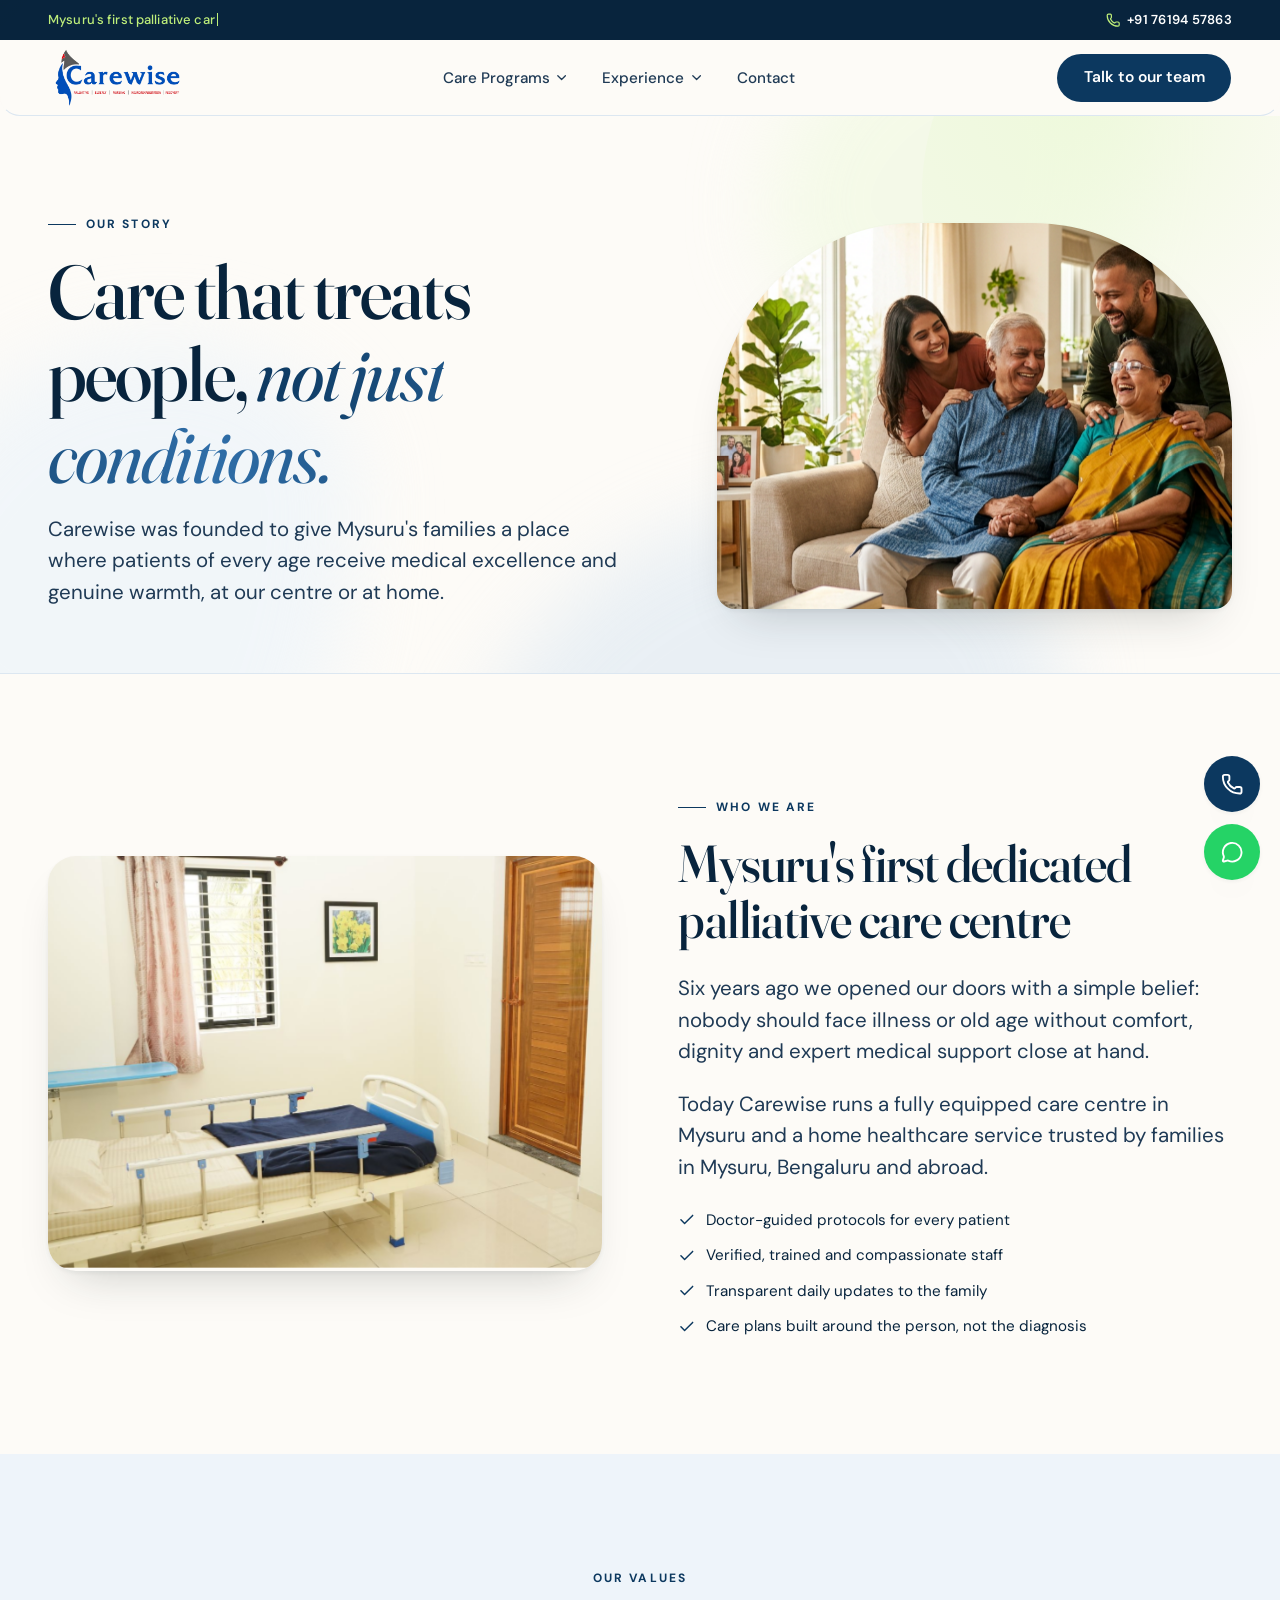
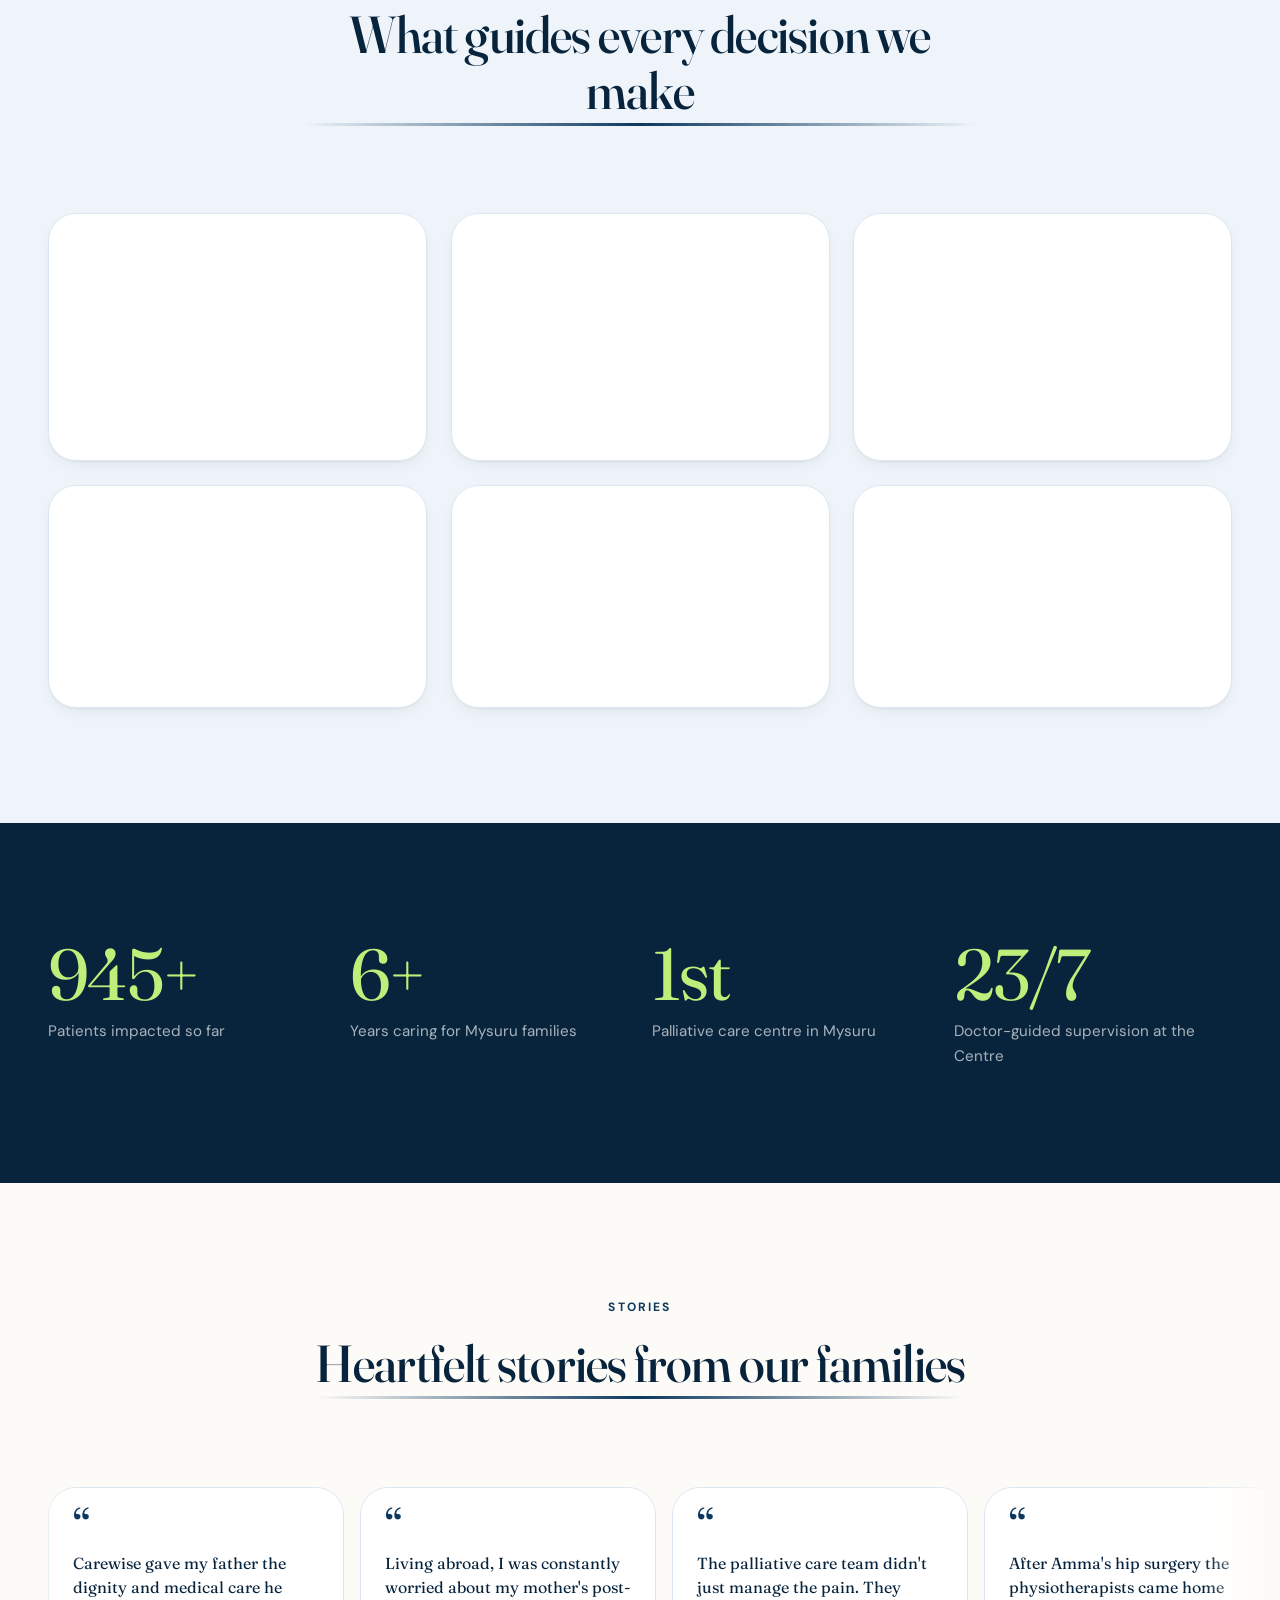
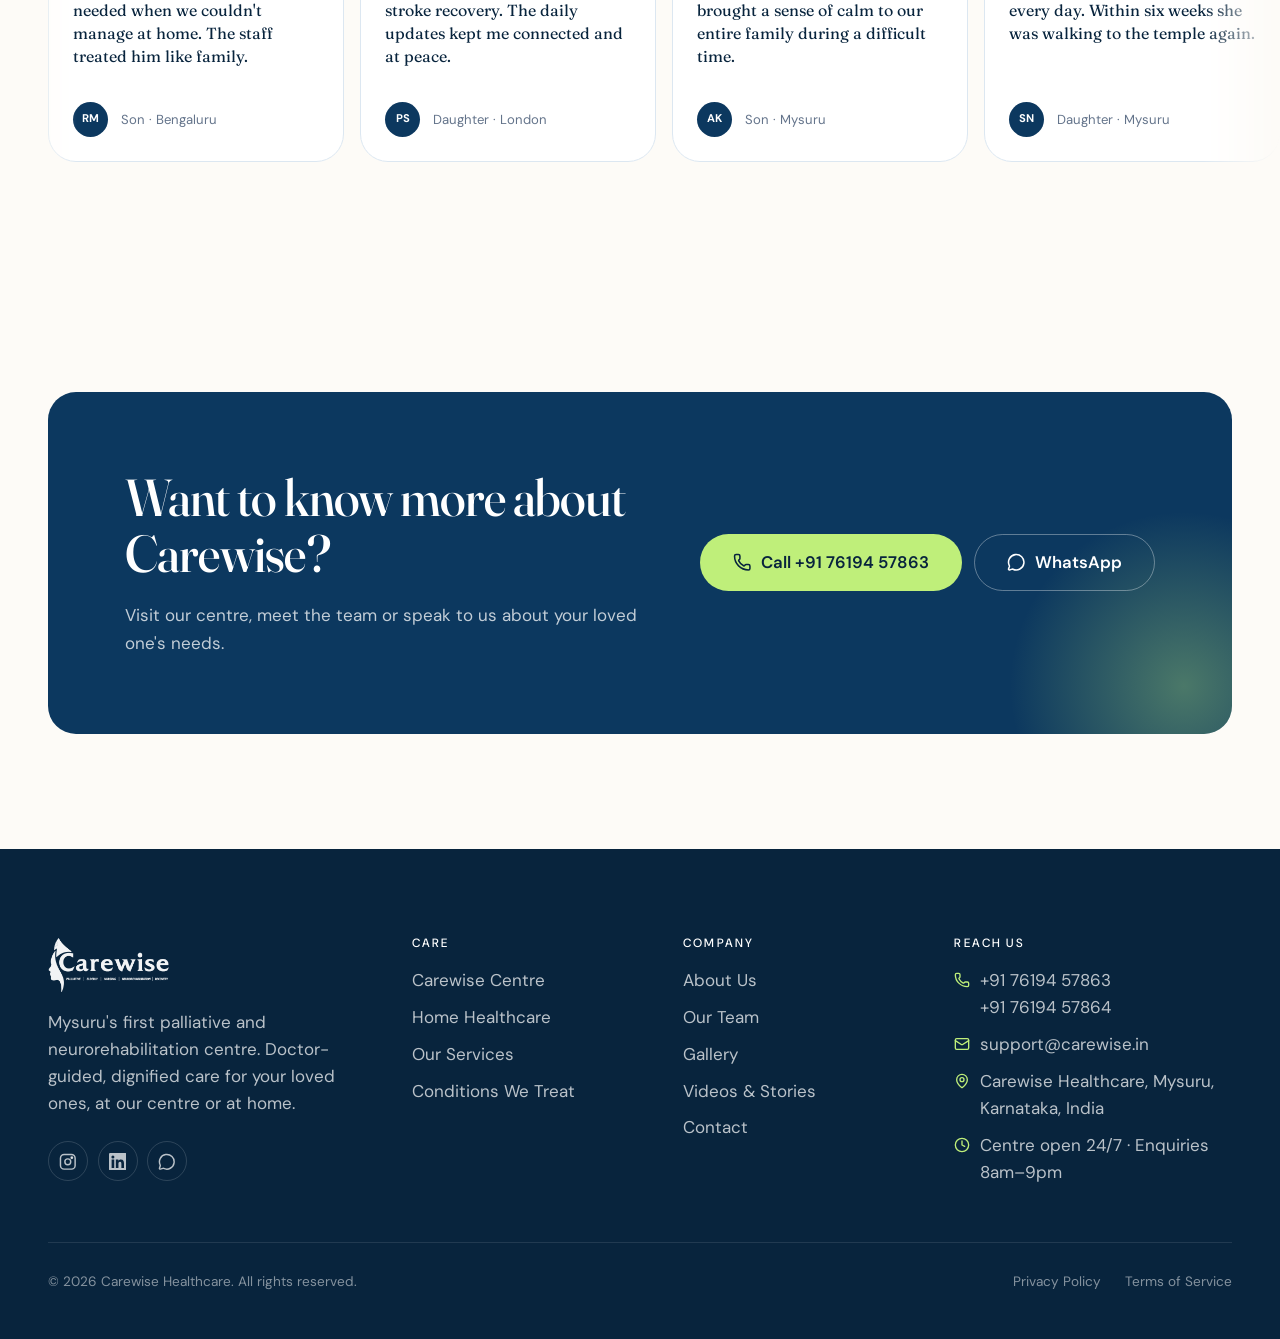
==== commit 65918c02: "Facilities mosaic: two rows (one large tile plus four small) Co-Authored-By: Claude Fable 5.1 <norep" ====
--- a/about.html
+++ b/about.html
@@ -8,8 +8,8 @@
     <meta name="theme-color" content="#fbf7f0" />
     <link rel="preload" href="assets/fonts/fraunces.woff2" as="font" type="font/woff2" crossorigin />
     <link rel="preload" href="assets/fonts/dm-sans.woff2" as="font" type="font/woff2" crossorigin />
-    <link rel="stylesheet" href="assets/css/site.css?v=1794403117" />
-    <link rel="stylesheet" href="assets/css/motion.css?v=1794403117" />
+    <link rel="stylesheet" href="assets/css/site.css?v=1794403238" />
+    <link rel="stylesheet" href="assets/css/motion.css?v=1794403238" />
     <script>document.documentElement.classList.add("js");</script>
   </head>
   <body>
@@ -270,8 +270,8 @@
       <a class="btn btn-dark" href="tel:+917619457863" aria-label="Call +91 76194 57863"><i data-lucide="phone"></i><span>Call +91 76194 57863</span></a>
       <a class="btn btn-wa" href="https://wa.me/917619457863" aria-label="Chat on WhatsApp"><i data-lucide="message-circle"></i><span>Chat on WhatsApp</span></a>
     </div>
-    <script src="assets/js/lucide.min.js?v=1794403117"></script>
-    <script src="assets/js/site.js?v=1794403117"></script>
-    <script src="assets/js/motion.js?v=1794403117"></script>
+    <script src="assets/js/lucide.min.js?v=1794403238"></script>
+    <script src="assets/js/site.js?v=1794403238"></script>
+    <script src="assets/js/motion.js?v=1794403238"></script>
   </body>
 </html>
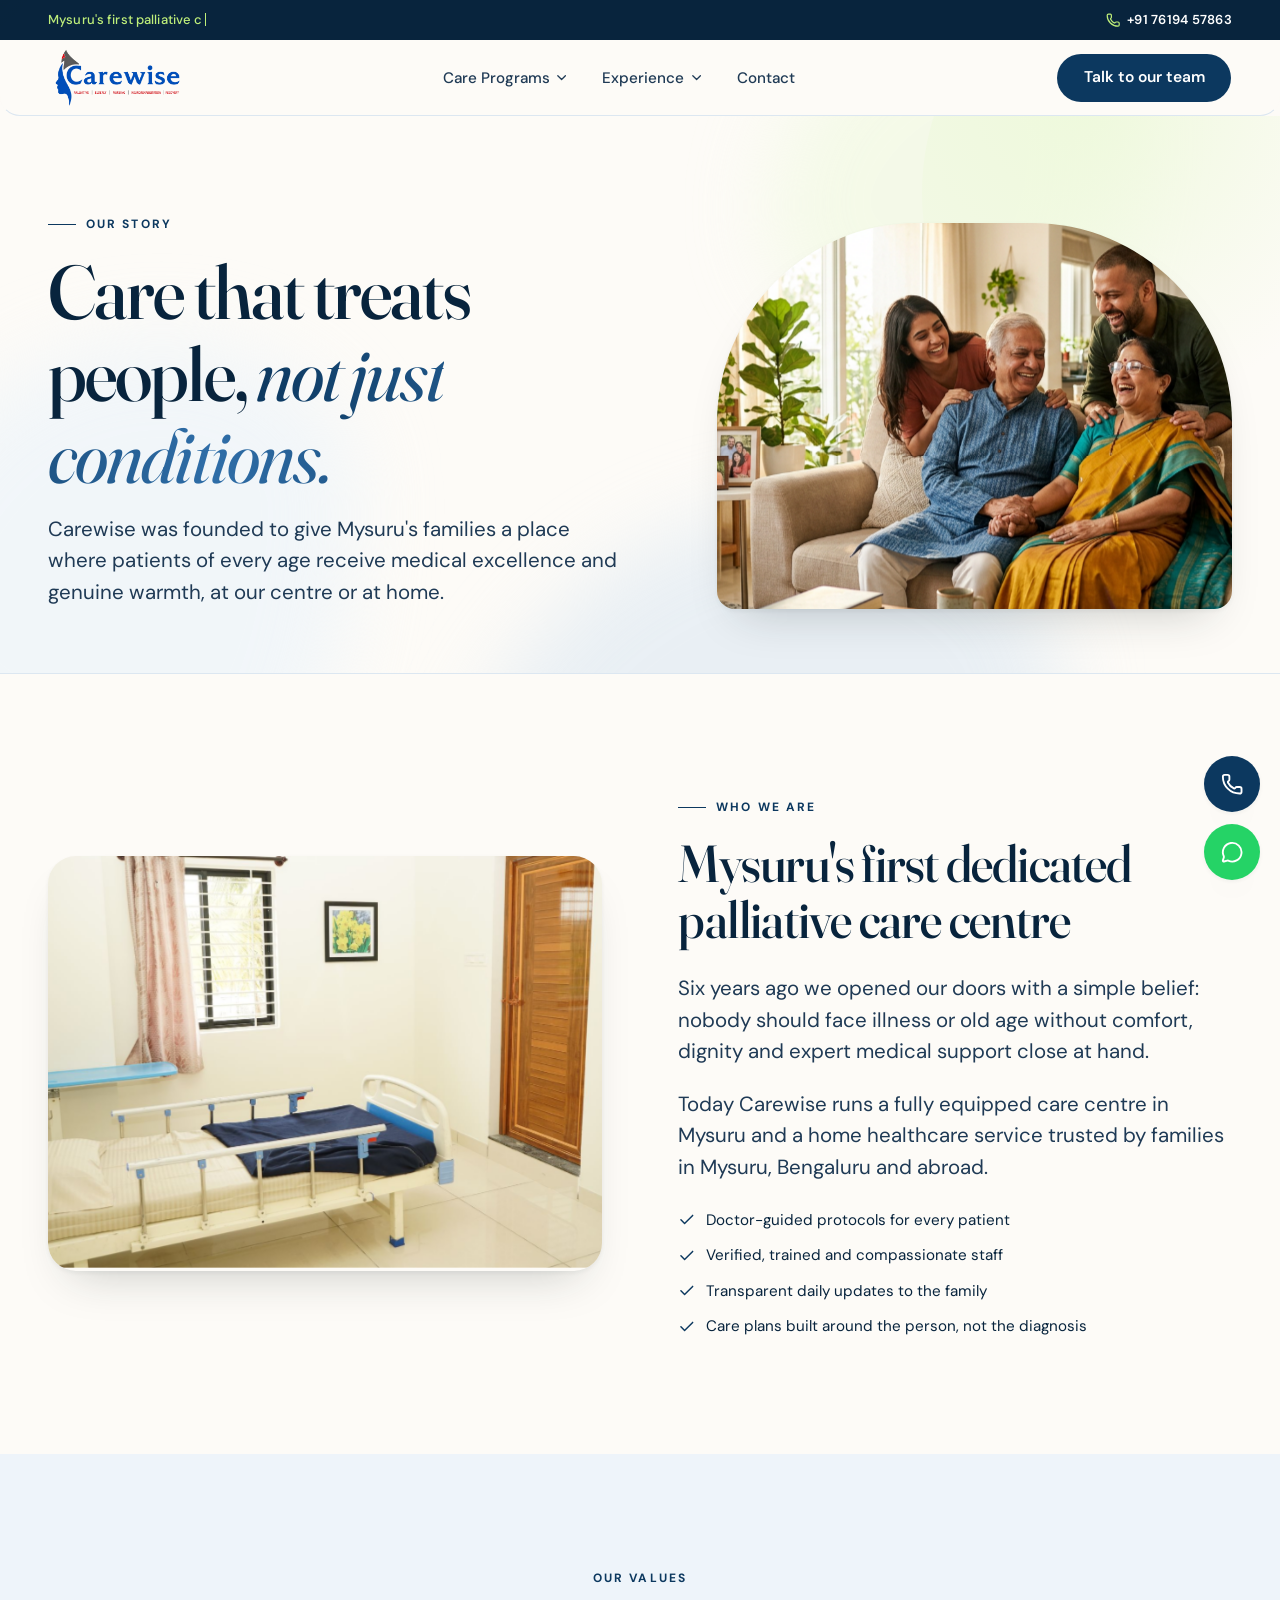
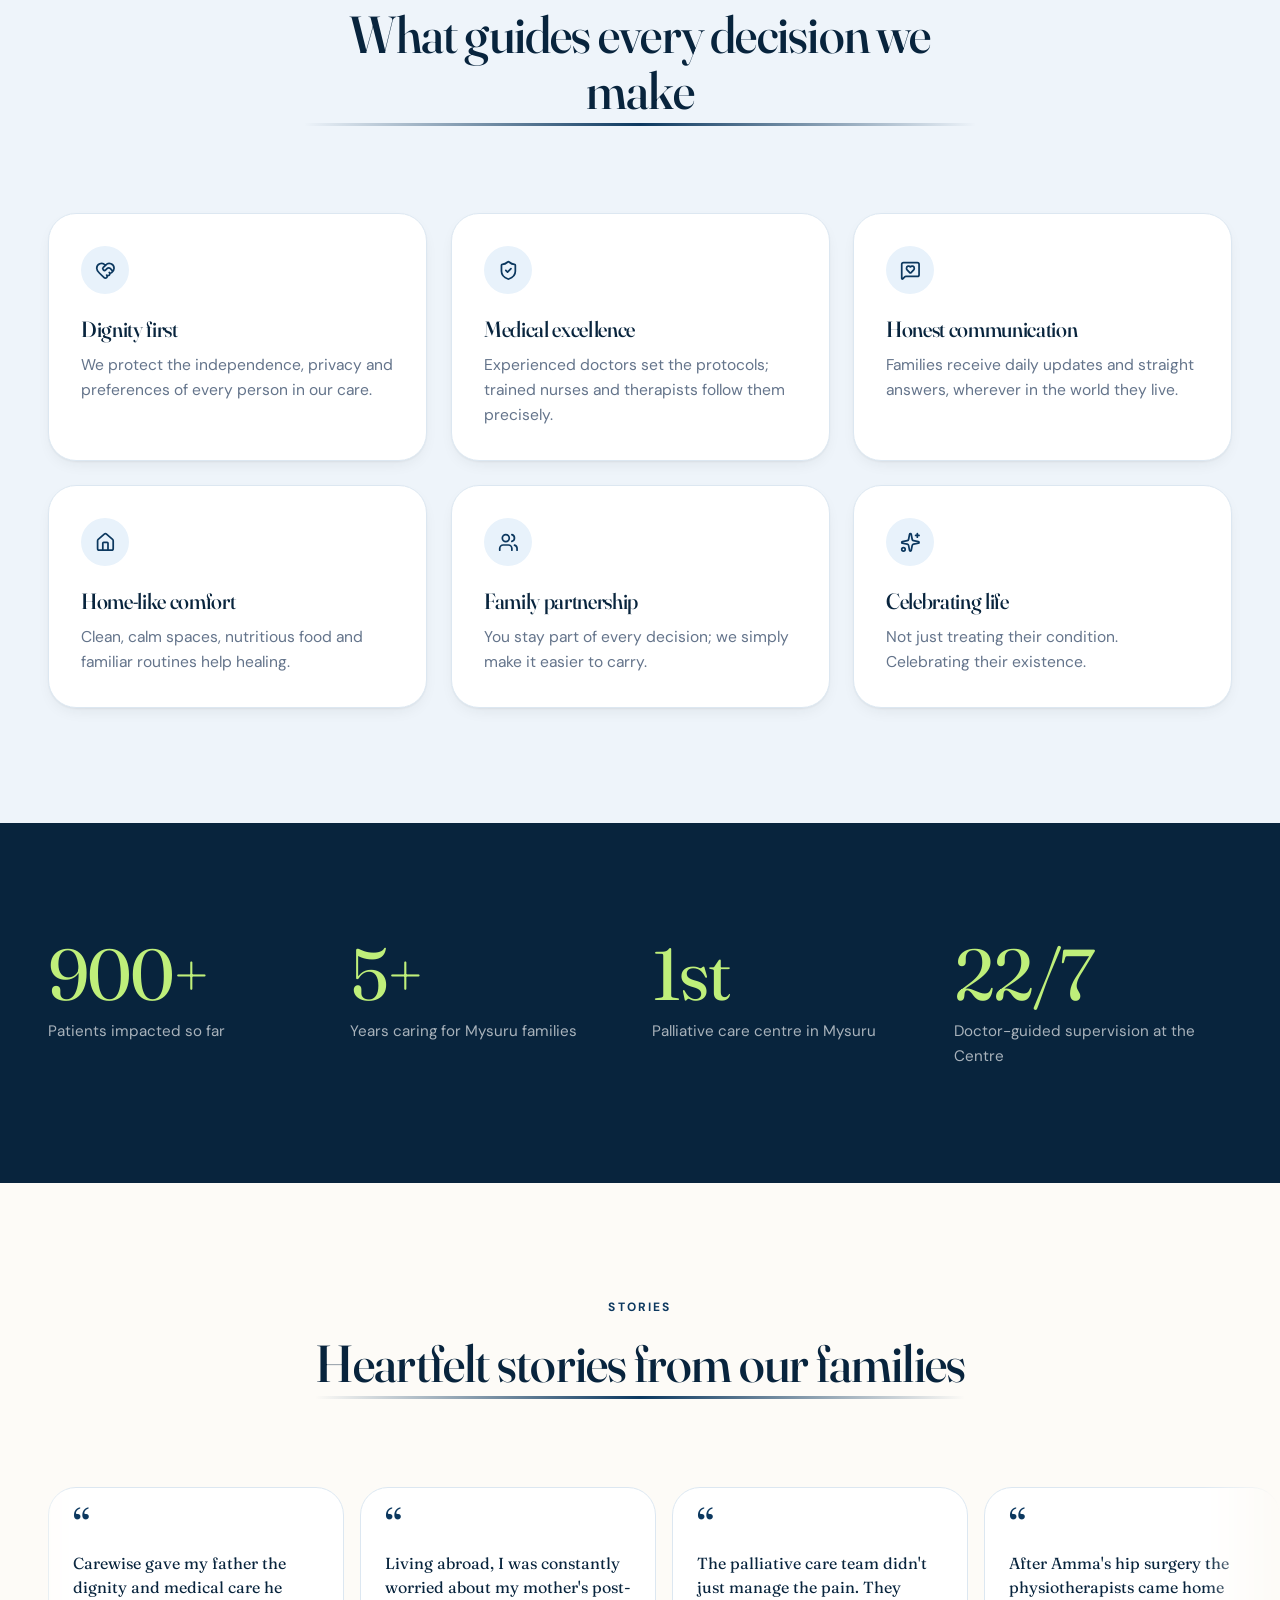
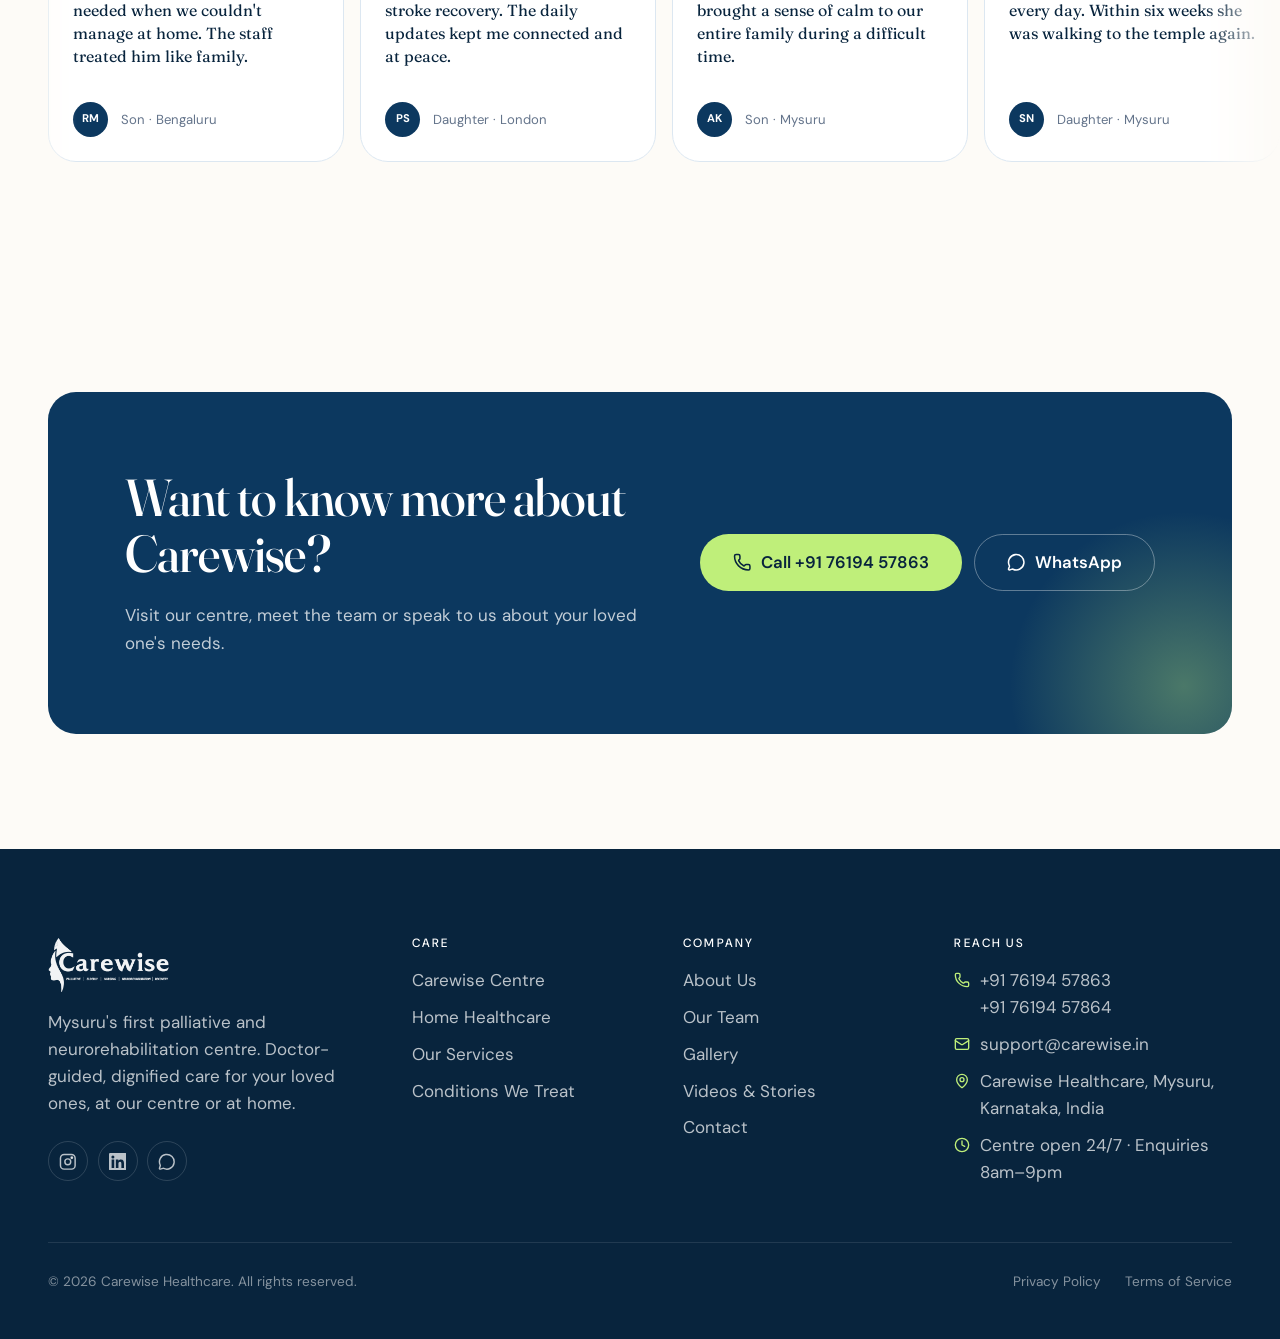
==== commit 2aca325b: "Instagram handle: @carewise_mysuru replaces @care_wise_ site-wide Co-Authored-By: Claude Fable 5.1 <" ====
--- a/about.html
+++ b/about.html
@@ -8,8 +8,8 @@
     <meta name="theme-color" content="#fbf7f0" />
     <link rel="preload" href="assets/fonts/fraunces.woff2" as="font" type="font/woff2" crossorigin />
     <link rel="preload" href="assets/fonts/dm-sans.woff2" as="font" type="font/woff2" crossorigin />
-    <link rel="stylesheet" href="assets/css/site.css?v=1794403238" />
-    <link rel="stylesheet" href="assets/css/motion.css?v=1794403238" />
+    <link rel="stylesheet" href="assets/css/site.css?v=1794403324" />
+    <link rel="stylesheet" href="assets/css/motion.css?v=1794403324" />
     <script>document.documentElement.classList.add("js");</script>
   </head>
   <body>
@@ -223,7 +223,7 @@
         </a>
             <p>Mysuru's first palliative and neurorehabilitation centre. Doctor-guided, dignified care for your loved ones, at our centre or at home.</p>
             <div class="social">
-              <a href="https://www.instagram.com/care_wise_/" aria-label="Instagram"><svg viewBox="0 0 24 24" fill="none" stroke="currentColor" stroke-width="2" stroke-linecap="round" stroke-linejoin="round"><rect x="2" y="2" width="20" height="20" rx="5"/><circle cx="12" cy="12" r="4"/><circle cx="17.5" cy="6.5" r="1" fill="currentColor"/></svg></a>
+              <a href="https://www.instagram.com/carewise_mysuru/" aria-label="Instagram"><svg viewBox="0 0 24 24" fill="none" stroke="currentColor" stroke-width="2" stroke-linecap="round" stroke-linejoin="round"><rect x="2" y="2" width="20" height="20" rx="5"/><circle cx="12" cy="12" r="4"/><circle cx="17.5" cy="6.5" r="1" fill="currentColor"/></svg></a>
               <a href="https://linkedin.com/company/carewise" aria-label="LinkedIn"><svg viewBox="0 0 24 24" fill="currentColor"><path d="M20.45 20.45h-3.56v-5.57c0-1.33-.03-3.04-1.85-3.04-1.85 0-2.14 1.45-2.14 2.94v5.67H9.35V9h3.41v1.56h.05c.48-.9 1.64-1.85 3.37-1.85 3.6 0 4.27 2.37 4.27 5.46v6.28zM5.34 7.43a2.06 2.06 0 1 1 0-4.13 2.06 2.06 0 0 1 0 4.13zM7.12 20.45H3.56V9h3.56v11.45zM22.22 0H1.77C.79 0 0 .77 0 1.73v20.54C0 23.23.79 24 1.77 24h20.45c.98 0 1.78-.77 1.78-1.73V1.73C24 .77 23.2 0 22.22 0z"/></svg></a>
               <a href="https://wa.me/917619457863" aria-label="WhatsApp"><i data-lucide="message-circle"></i></a>
             </div>
@@ -270,8 +270,8 @@
       <a class="btn btn-dark" href="tel:+917619457863" aria-label="Call +91 76194 57863"><i data-lucide="phone"></i><span>Call +91 76194 57863</span></a>
       <a class="btn btn-wa" href="https://wa.me/917619457863" aria-label="Chat on WhatsApp"><i data-lucide="message-circle"></i><span>Chat on WhatsApp</span></a>
     </div>
-    <script src="assets/js/lucide.min.js?v=1794403238"></script>
-    <script src="assets/js/site.js?v=1794403238"></script>
-    <script src="assets/js/motion.js?v=1794403238"></script>
+    <script src="assets/js/lucide.min.js?v=1794403324"></script>
+    <script src="assets/js/site.js?v=1794403324"></script>
+    <script src="assets/js/motion.js?v=1794403324"></script>
   </body>
 </html>
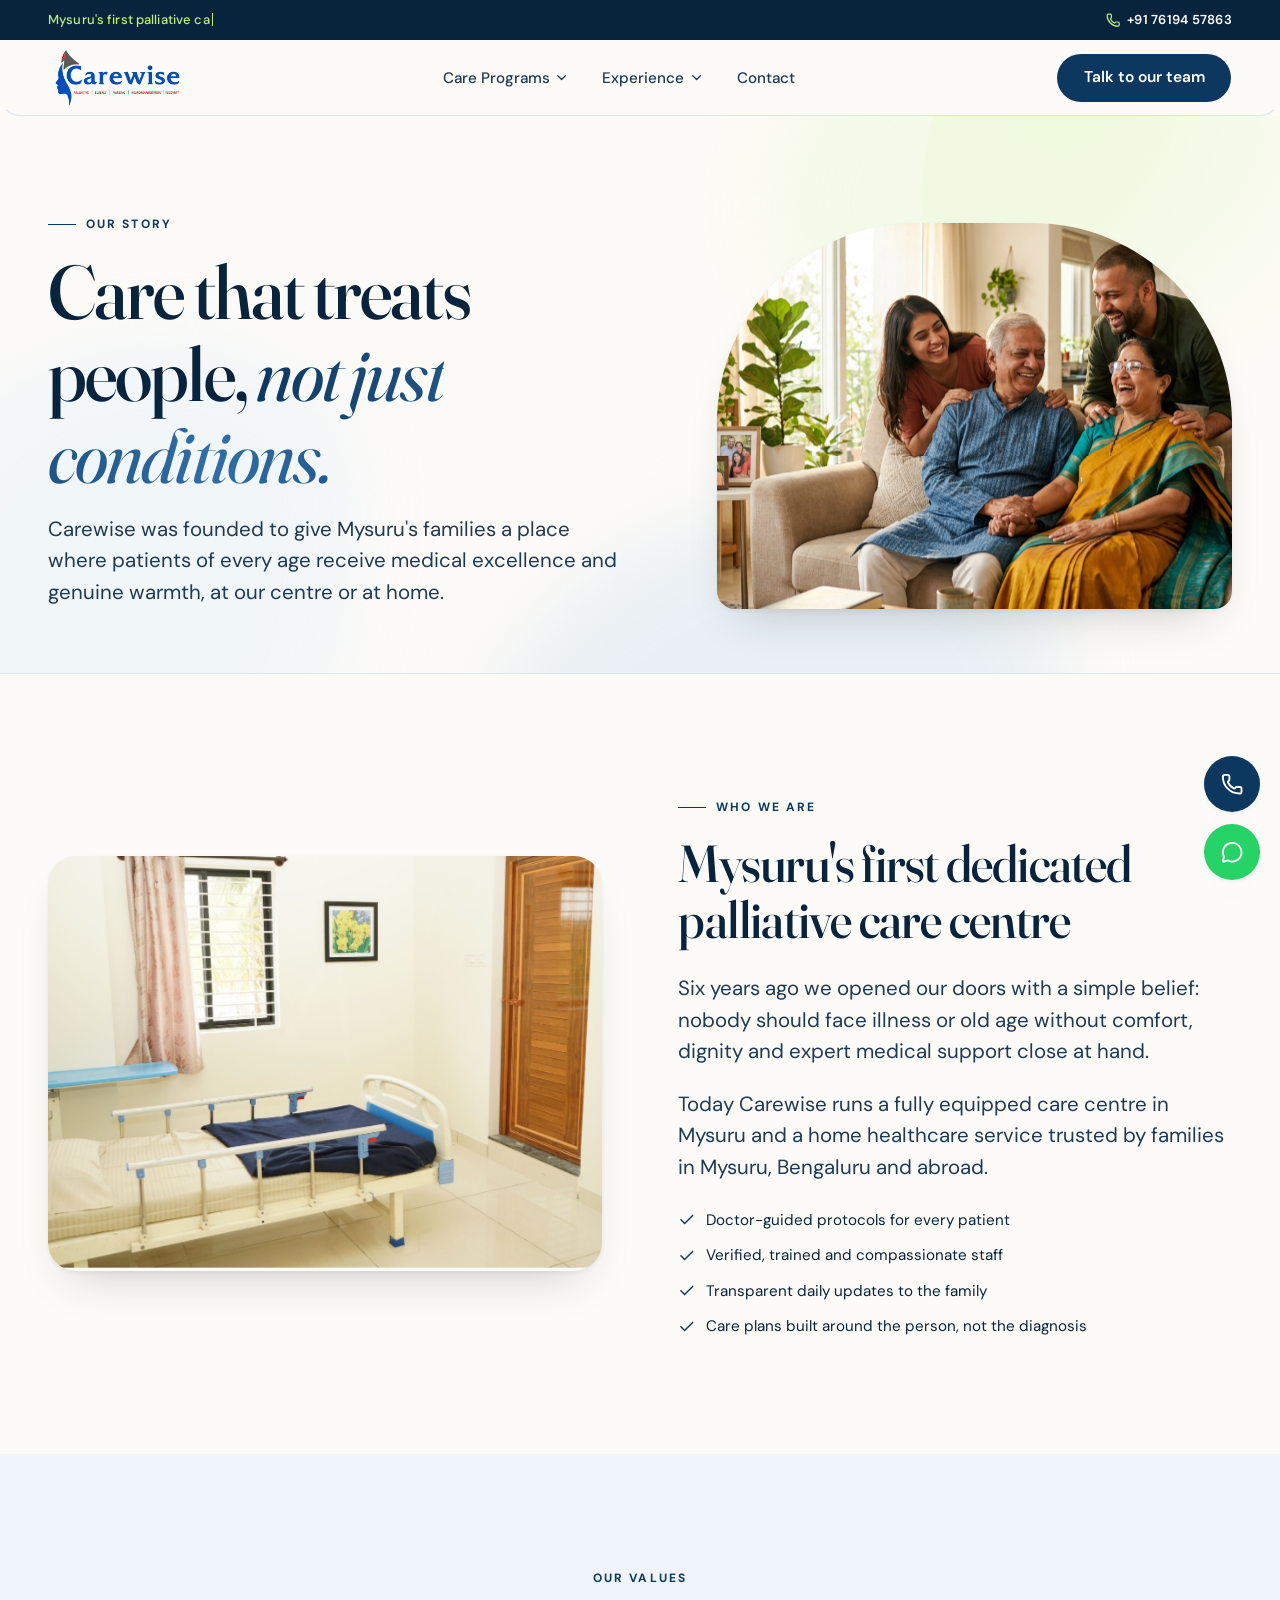
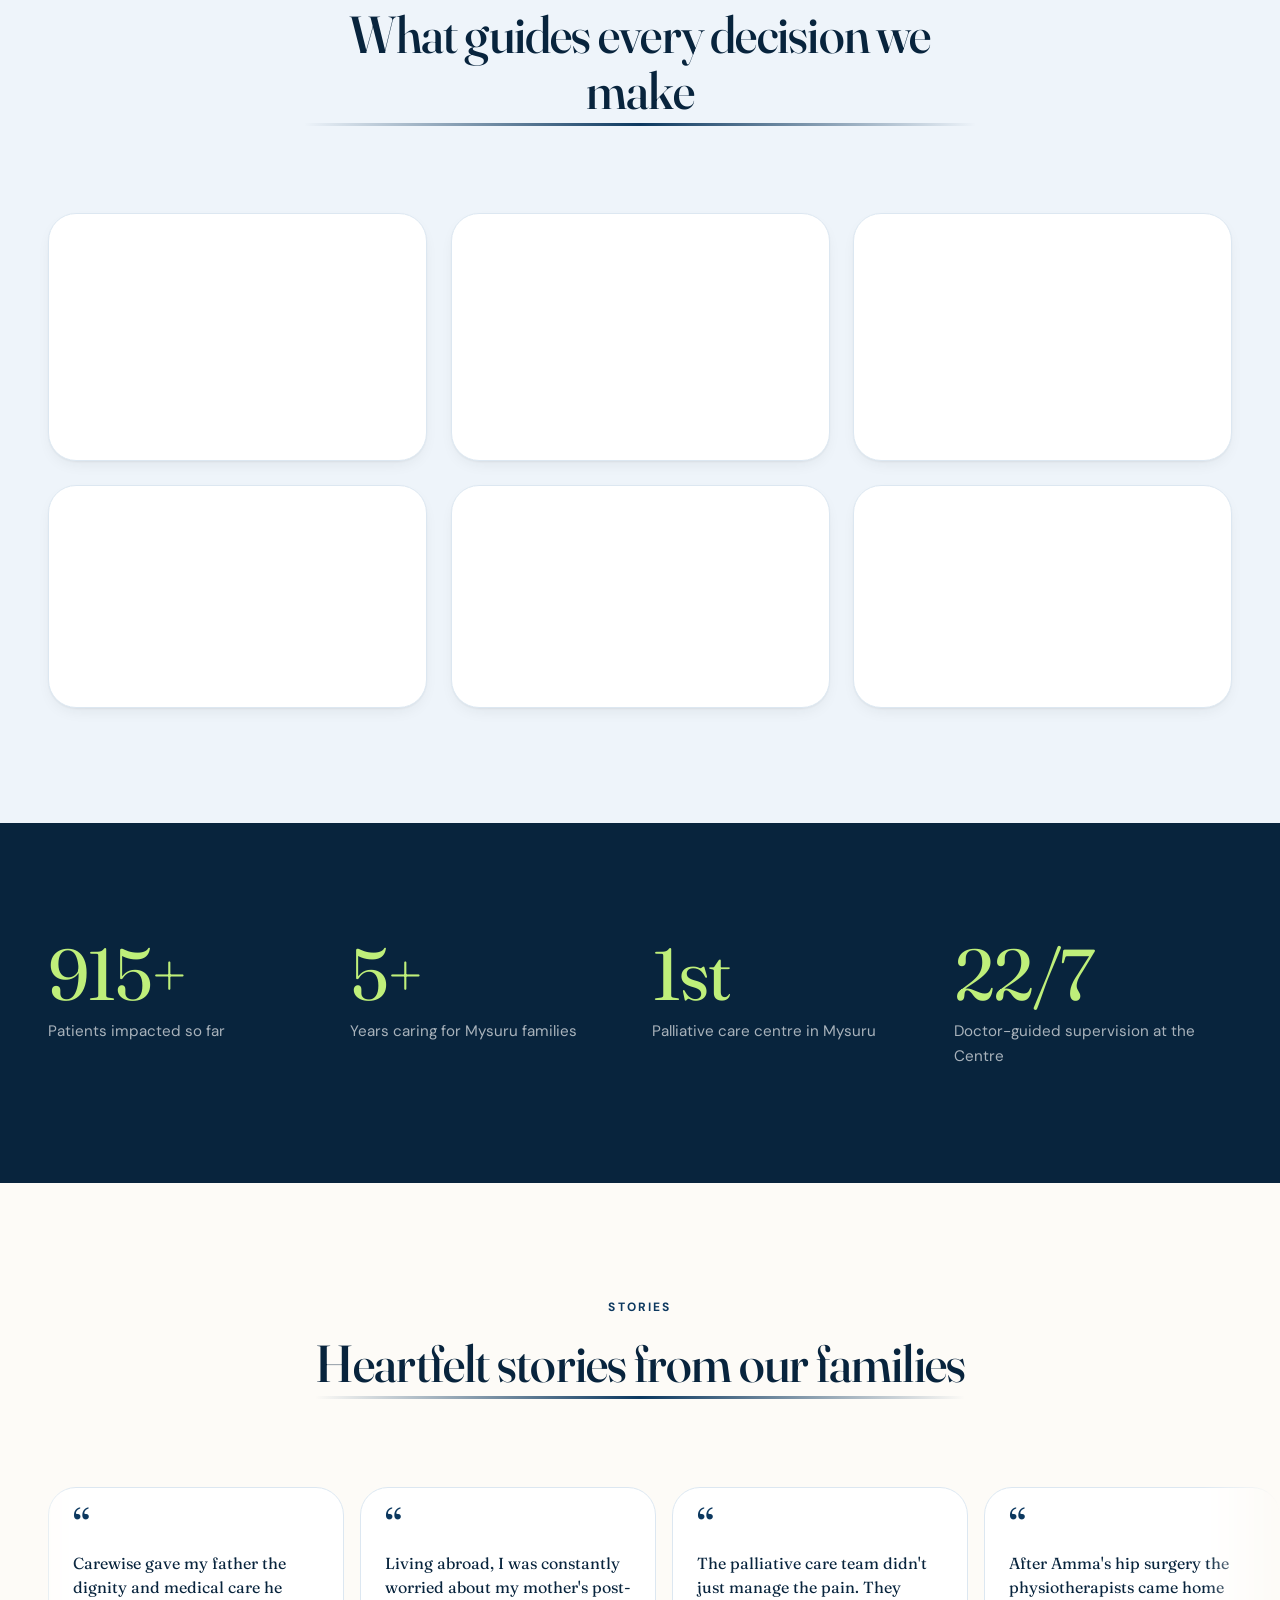
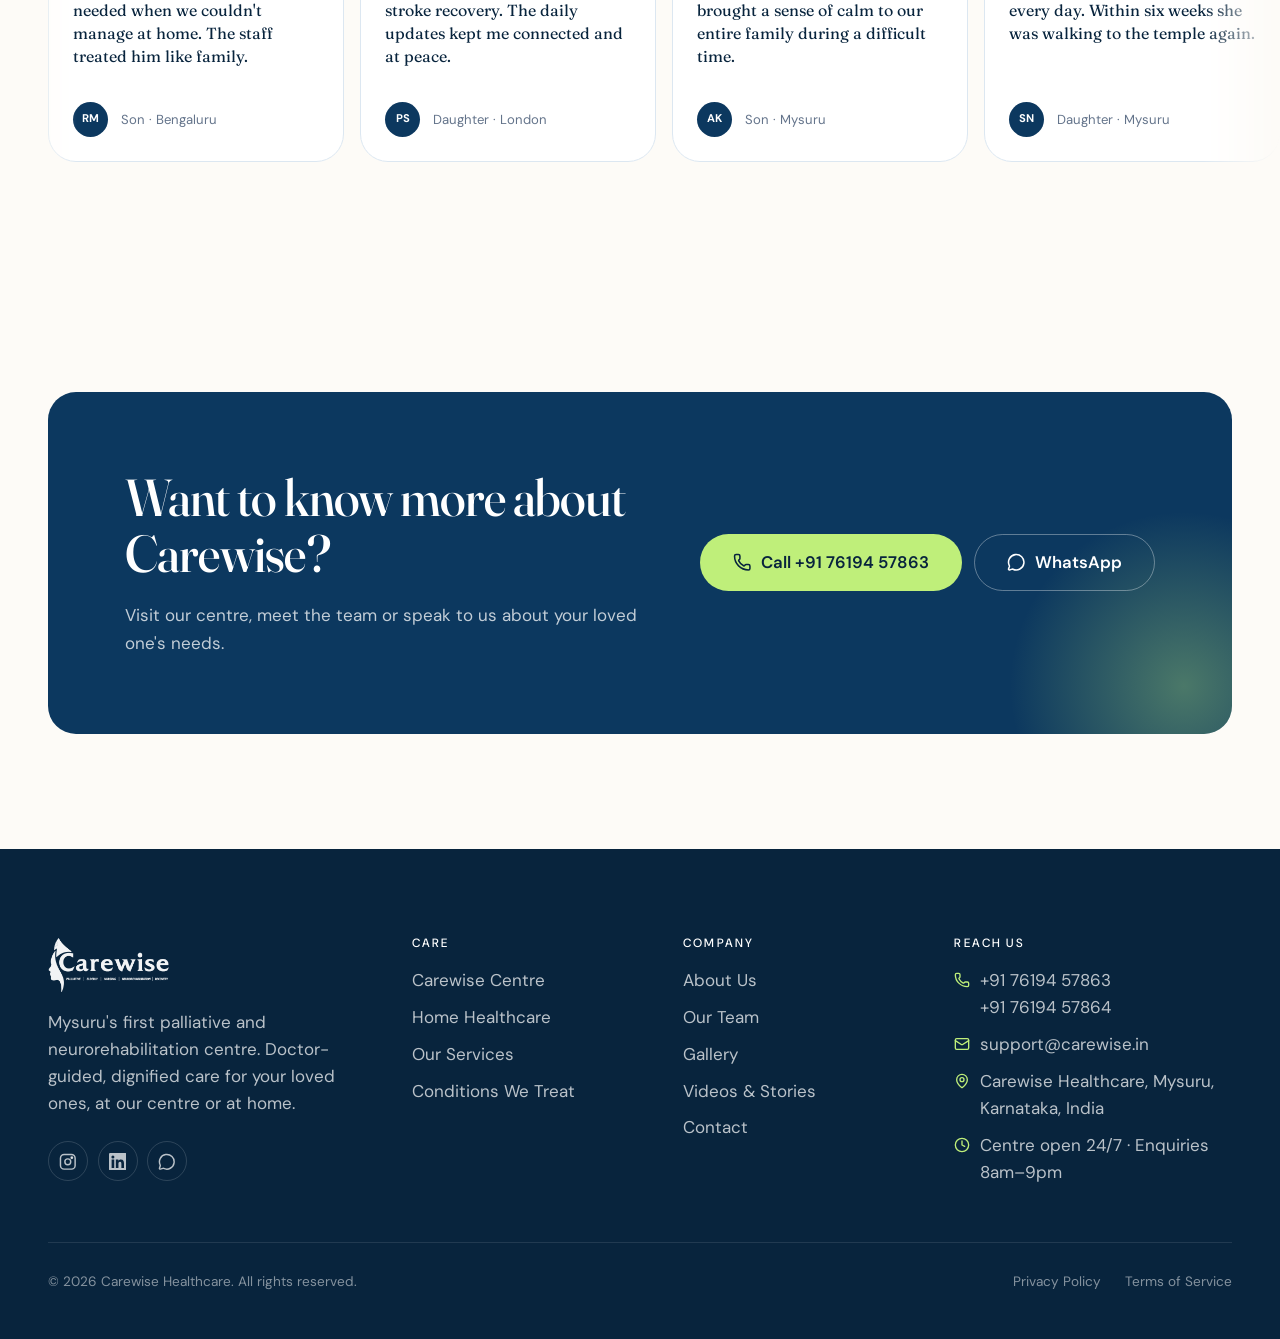
==== commit 847f2b84: "Video testimonials section after Neurorehabilitation, eight reel-size cards - Eight family and docto" ====
--- a/about.html
+++ b/about.html
@@ -8,8 +8,8 @@
     <meta name="theme-color" content="#fbf7f0" />
     <link rel="preload" href="assets/fonts/fraunces.woff2" as="font" type="font/woff2" crossorigin />
     <link rel="preload" href="assets/fonts/dm-sans.woff2" as="font" type="font/woff2" crossorigin />
-    <link rel="stylesheet" href="assets/css/site.css?v=1794403324" />
-    <link rel="stylesheet" href="assets/css/motion.css?v=1794403324" />
+    <link rel="stylesheet" href="assets/css/site.css?v=1794403878" />
+    <link rel="stylesheet" href="assets/css/motion.css?v=1794403878" />
     <script>document.documentElement.classList.add("js");</script>
   </head>
   <body>
@@ -270,8 +270,8 @@
       <a class="btn btn-dark" href="tel:+917619457863" aria-label="Call +91 76194 57863"><i data-lucide="phone"></i><span>Call +91 76194 57863</span></a>
       <a class="btn btn-wa" href="https://wa.me/917619457863" aria-label="Chat on WhatsApp"><i data-lucide="message-circle"></i><span>Chat on WhatsApp</span></a>
     </div>
-    <script src="assets/js/lucide.min.js?v=1794403324"></script>
-    <script src="assets/js/site.js?v=1794403324"></script>
-    <script src="assets/js/motion.js?v=1794403324"></script>
+    <script src="assets/js/lucide.min.js?v=1794403878"></script>
+    <script src="assets/js/site.js?v=1794403878"></script>
+    <script src="assets/js/motion.js?v=1794403878"></script>
   </body>
 </html>
--- a/assets/css/site.css
+++ b/assets/css/site.css
@@ -2648,3 +2648,109 @@
     translate: 0 0;
   }
 }
+
+/* ---- Video testimonials (reel-size cards) ---- */
+.vt-row {
+  display: grid;
+  grid-auto-flow: column;
+  grid-auto-columns: min(72vw, 16.5rem);
+  gap: 1rem;
+  overflow-x: auto;
+  scroll-snap-type: x mandatory;
+  scroll-behavior: smooth;
+  padding: 0.25rem var(--gutter) 1rem;
+  margin-inline: calc(-1 * var(--gutter));
+  scrollbar-width: thin;
+  scrollbar-color: var(--sand-deep) transparent;
+}
+.vt-grid {
+  display: grid;
+  gap: 1.25rem;
+  grid-template-columns: repeat(2, 1fr);
+}
+@media (min-width: 720px) {
+  .vt-grid {
+    grid-template-columns: repeat(3, 1fr);
+  }
+}
+@media (min-width: 1024px) {
+  .vt-grid {
+    grid-template-columns: repeat(4, 1fr);
+  }
+}
+.vt-card {
+  position: relative;
+  aspect-ratio: 9 / 16;
+  border-radius: var(--r-lg);
+  overflow: hidden;
+  background: var(--ink);
+  scroll-snap-align: start;
+  box-shadow: var(--shadow-sm);
+  list-style: none;
+  isolation: isolate;
+}
+.vt-video {
+  width: 100%;
+  height: 100%;
+  object-fit: cover;
+  display: block;
+  background: var(--ink);
+}
+.vt-play {
+  position: absolute;
+  inset: 0;
+  display: grid;
+  place-items: center;
+  background: linear-gradient(180deg, rgba(8, 36, 61, 0.05), rgba(8, 36, 61, 0.55));
+  transition: opacity 0.3s;
+}
+.vt-play svg {
+  width: 1.6rem;
+  height: 1.6rem;
+  margin-left: 3px;
+  color: var(--ink);
+}
+.vt-play::before {
+  content: "";
+  position: absolute;
+  width: 4rem;
+  height: 4rem;
+  border-radius: 50%;
+  background: var(--accent);
+  box-shadow: var(--shadow-md);
+  transition: transform 0.2s;
+}
+.vt-play:hover::before {
+  transform: scale(1.08);
+}
+.vt-play svg {
+  position: relative;
+}
+.vt-card.is-playing .vt-play {
+  opacity: 0;
+  pointer-events: none;
+}
+.vt-meta {
+  position: absolute;
+  left: 0;
+  right: 0;
+  bottom: 0;
+  padding: 2.5rem 1rem 1rem;
+  background: linear-gradient(180deg, transparent, rgba(8, 36, 61, 0.9));
+  color: var(--white);
+  pointer-events: none;
+  transition: opacity 0.3s;
+}
+.vt-meta strong {
+  display: block;
+  font-family: var(--font-display);
+  font-size: 1.15rem;
+  font-weight: 500;
+}
+.vt-meta span {
+  font-size: 0.8rem;
+  color: rgba(255, 255, 255, 0.75);
+}
+.vt-card.is-playing .vt-meta {
+  opacity: 0;
+}
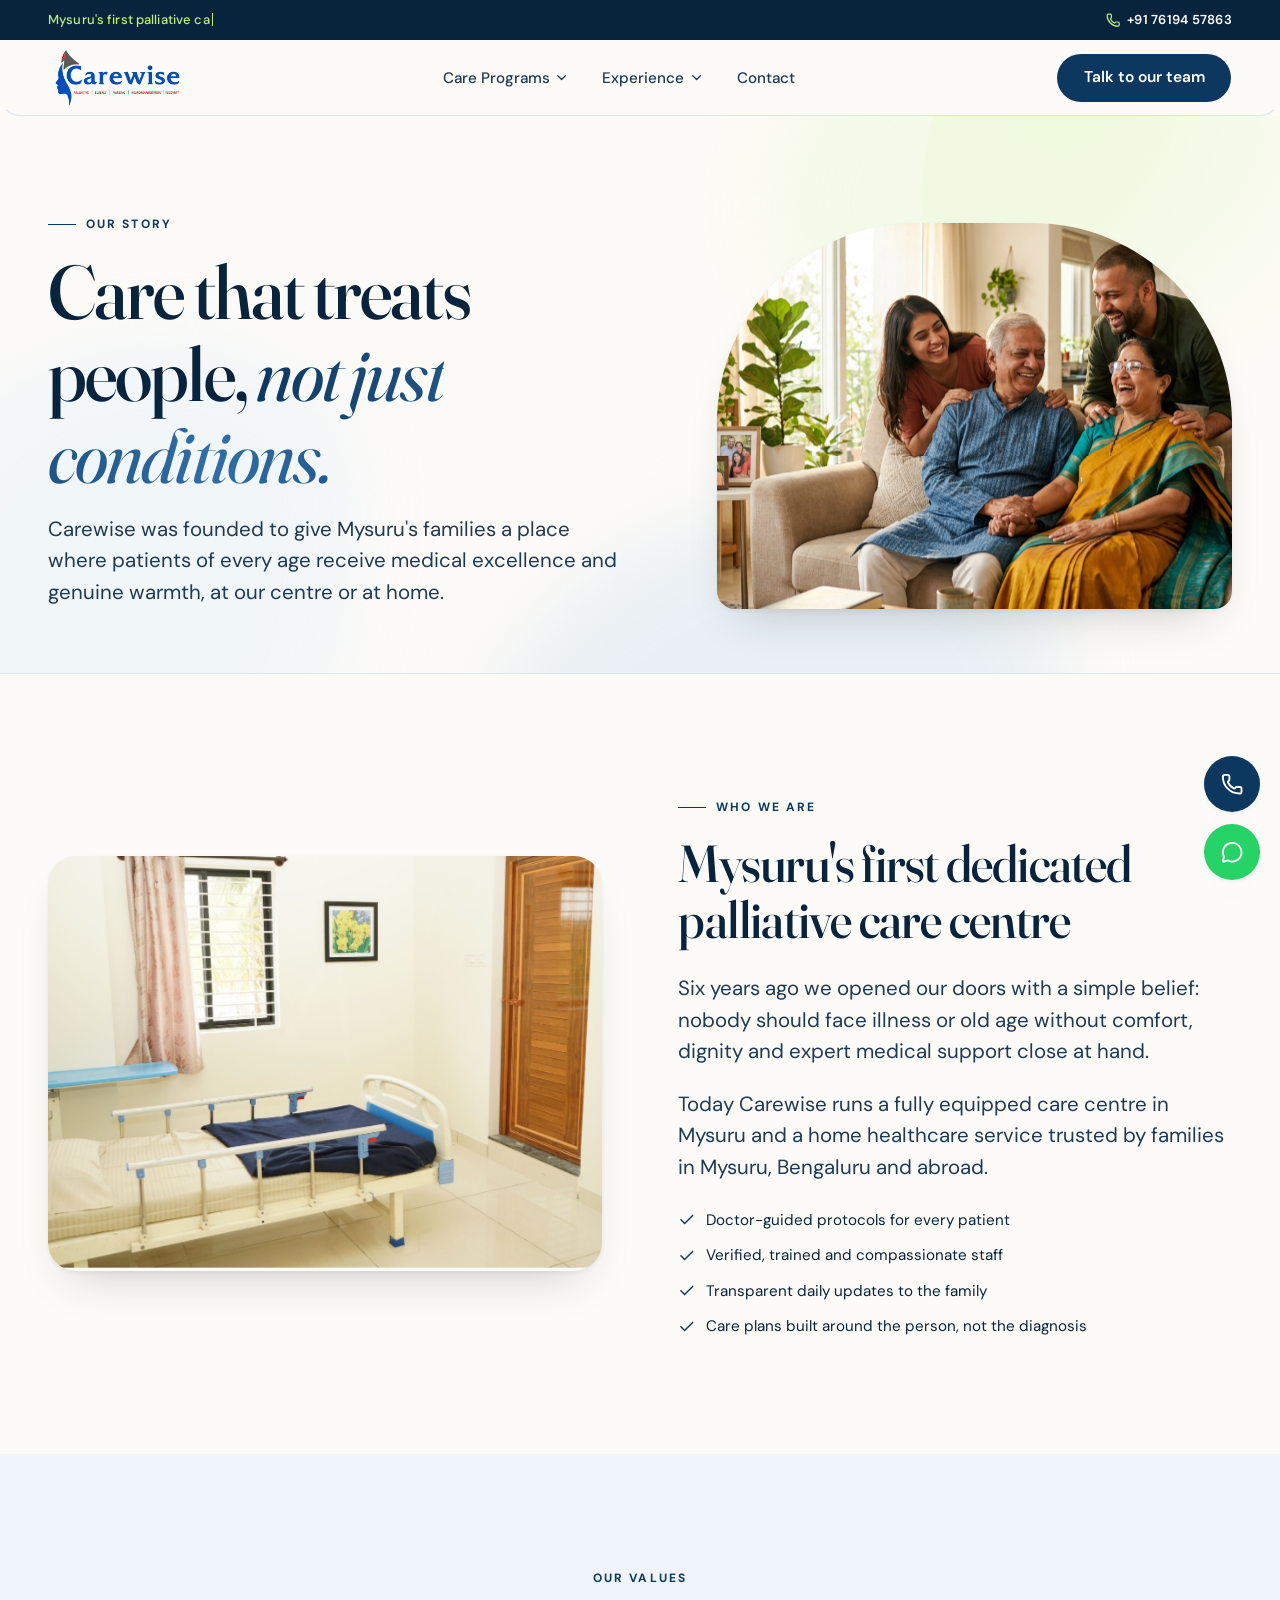
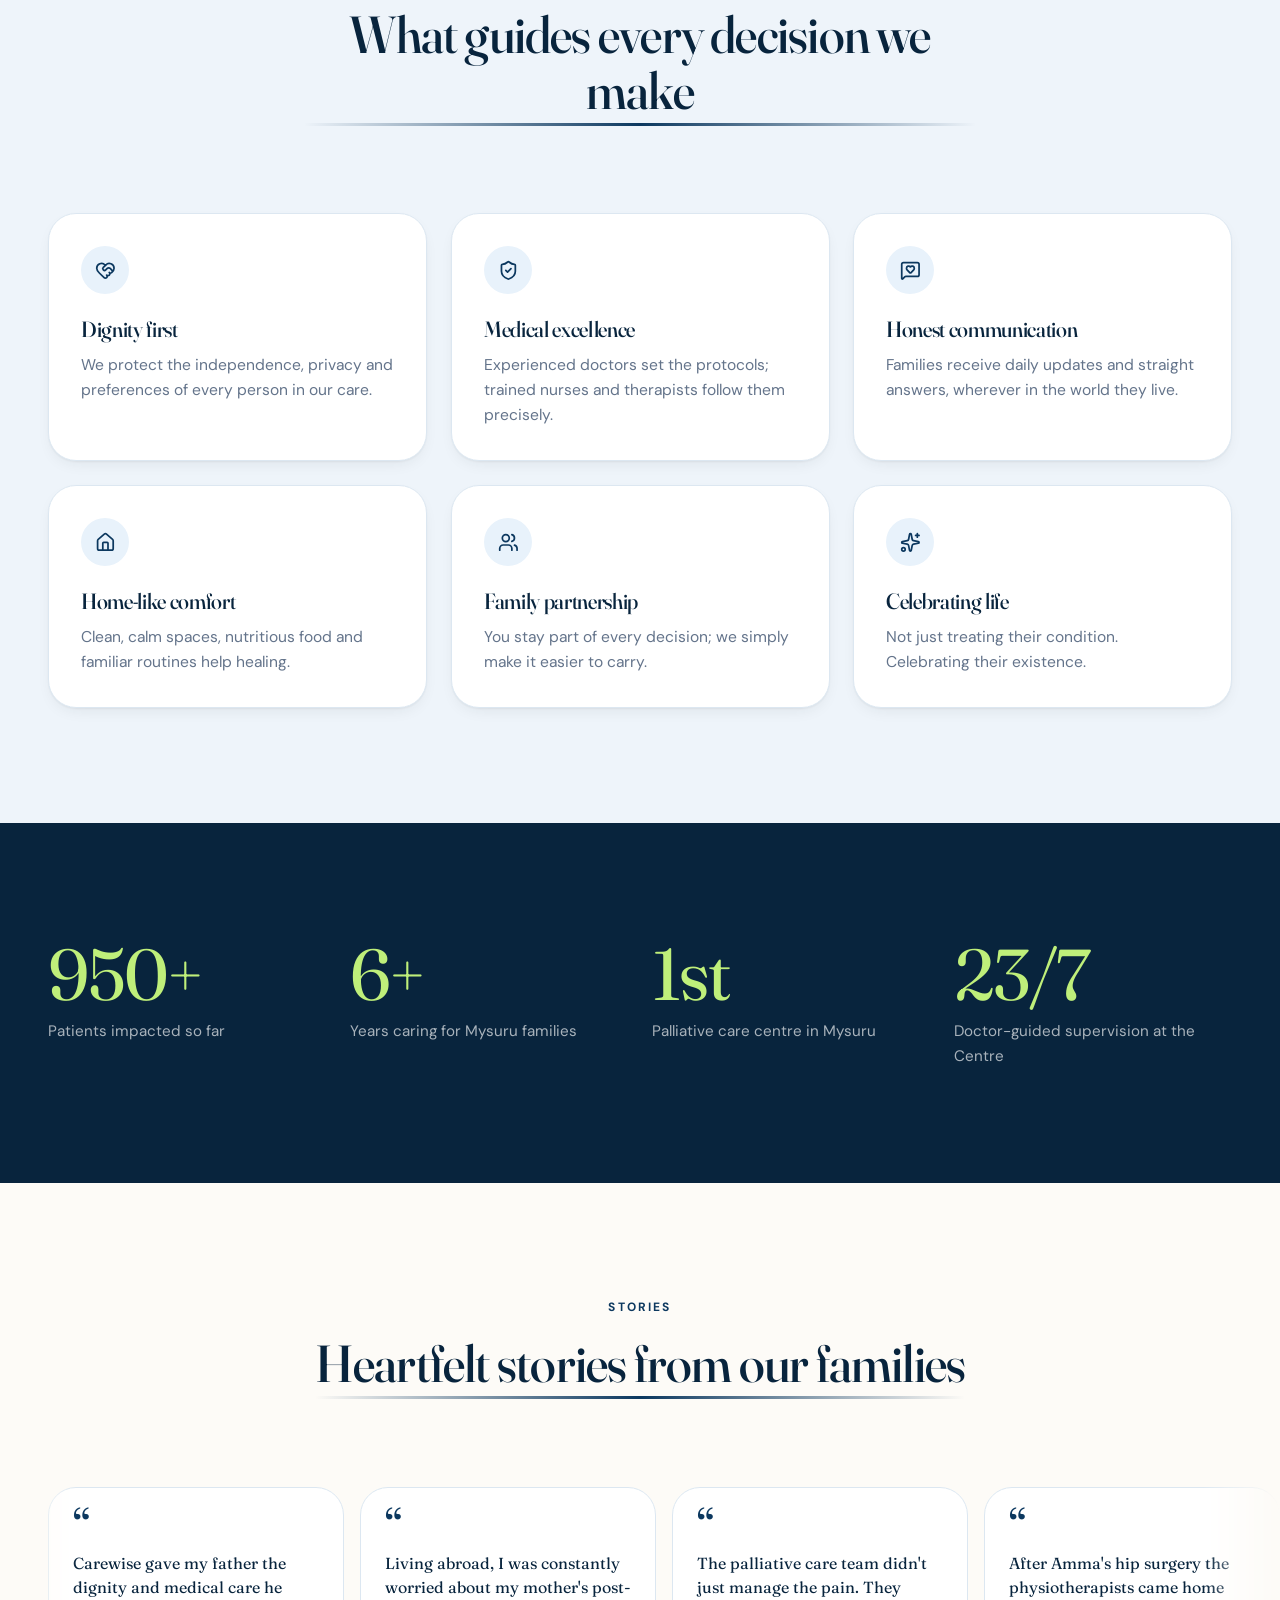
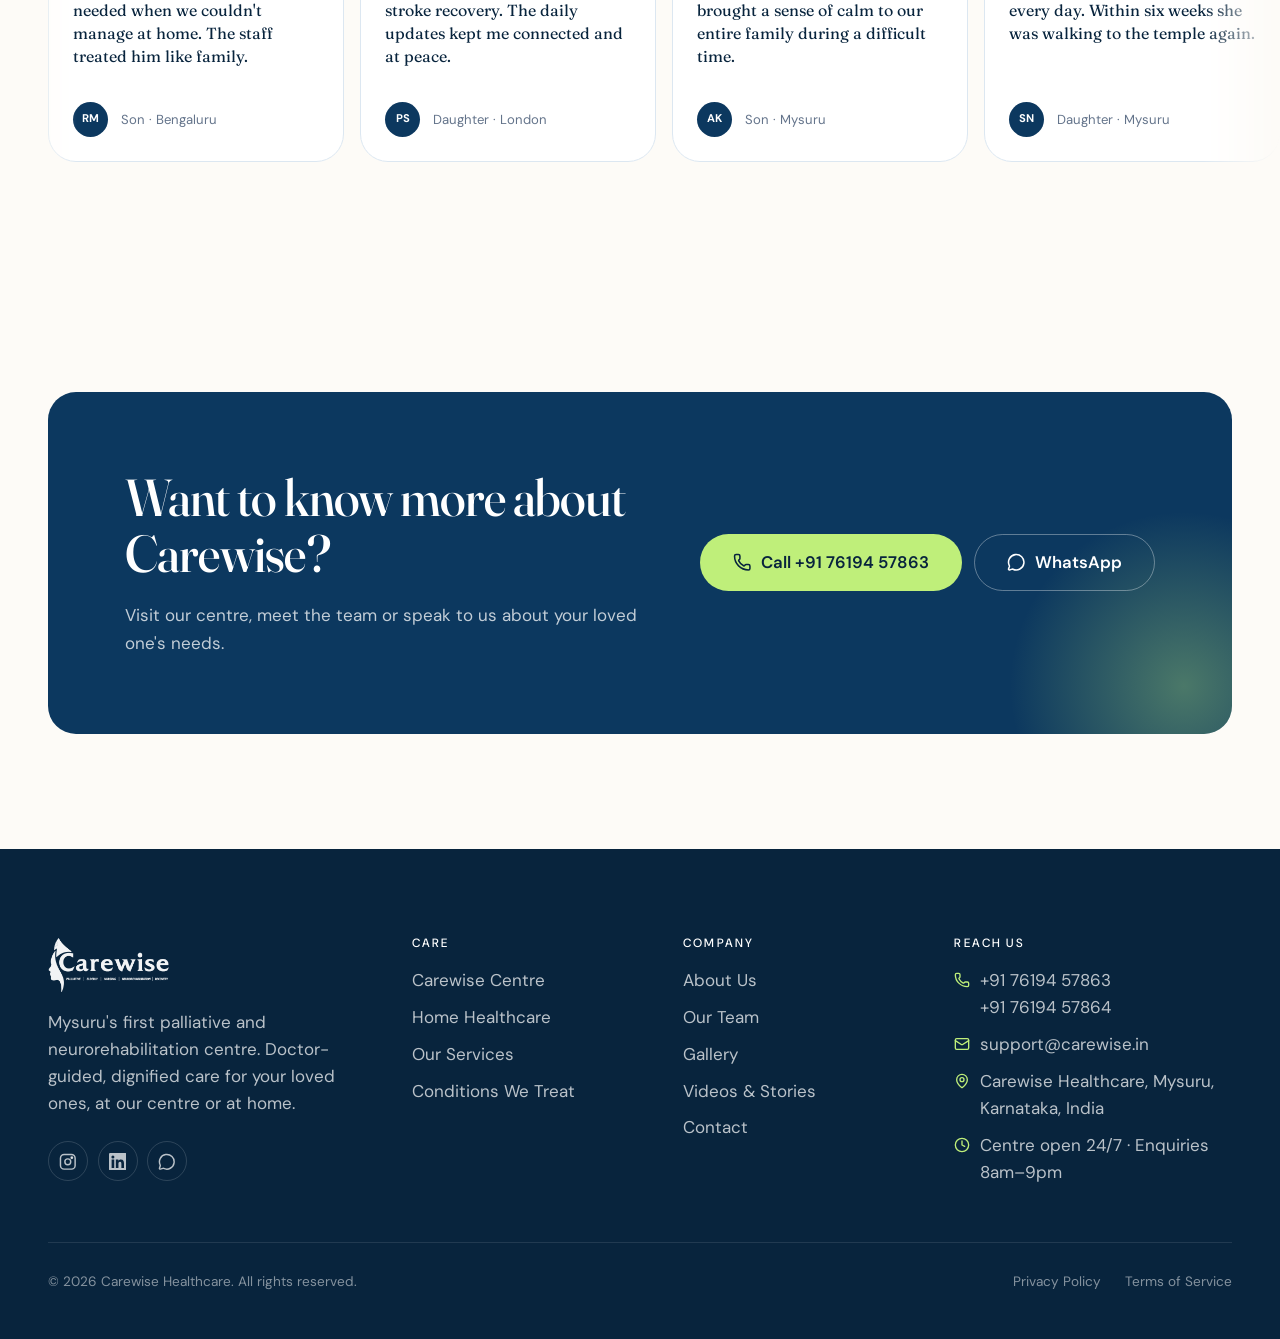
==== commit dc61c284: "Video testimonials open in a lightbox; crisper hero and section leads - Clicking a testimonial card " ====
--- a/about.html
+++ b/about.html
@@ -8,8 +8,8 @@
     <meta name="theme-color" content="#fbf7f0" />
     <link rel="preload" href="assets/fonts/fraunces.woff2" as="font" type="font/woff2" crossorigin />
     <link rel="preload" href="assets/fonts/dm-sans.woff2" as="font" type="font/woff2" crossorigin />
-    <link rel="stylesheet" href="assets/css/site.css?v=1794403878" />
-    <link rel="stylesheet" href="assets/css/motion.css?v=1794403878" />
+    <link rel="stylesheet" href="assets/css/site.css?v=1794404162" />
+    <link rel="stylesheet" href="assets/css/motion.css?v=1794404162" />
     <script>document.documentElement.classList.add("js");</script>
   </head>
   <body>
@@ -266,12 +266,22 @@
         </div>
       </div>
     </footer>
+    
+    <div class="vt-lightbox" id="vt-lightbox" hidden aria-modal="true" role="dialog" aria-label="Video testimonial">
+      <button class="vt-lb-close" type="button" aria-label="Close"><i data-lucide="x"></i></button>
+      <button class="vt-lb-nav vt-lb-prev" type="button" aria-label="Previous video"><i data-lucide="chevron-left"></i></button>
+      <div class="vt-lb-frame">
+        <video class="vt-lb-video" playsinline controls preload="metadata"></video>
+        <div class="vt-lb-caption"><strong></strong><span></span></div>
+      </div>
+      <button class="vt-lb-nav vt-lb-next" type="button" aria-label="Next video"><i data-lucide="chevron-right"></i></button>
+    </div>
     <div class="sticky-bar">
       <a class="btn btn-dark" href="tel:+917619457863" aria-label="Call +91 76194 57863"><i data-lucide="phone"></i><span>Call +91 76194 57863</span></a>
       <a class="btn btn-wa" href="https://wa.me/917619457863" aria-label="Chat on WhatsApp"><i data-lucide="message-circle"></i><span>Chat on WhatsApp</span></a>
     </div>
-    <script src="assets/js/lucide.min.js?v=1794403878"></script>
-    <script src="assets/js/site.js?v=1794403878"></script>
-    <script src="assets/js/motion.js?v=1794403878"></script>
+    <script src="assets/js/lucide.min.js?v=1794404162"></script>
+    <script src="assets/js/site.js?v=1794404162"></script>
+    <script src="assets/js/motion.js?v=1794404162"></script>
   </body>
 </html>
--- a/assets/css/site.css
+++ b/assets/css/site.css
@@ -2688,13 +2688,31 @@
   box-shadow: var(--shadow-sm);
   list-style: none;
   isolation: isolate;
-}
-.vt-video {
+  transition: transform 0.3s, box-shadow 0.3s;
+}
+.vt-card:hover {
+  transform: translateY(-4px);
+  box-shadow: var(--shadow-md);
+}
+.vt-open {
+  position: absolute;
+  inset: 0;
+  width: 100%;
+  height: 100%;
+  padding: 0;
+  display: block;
+  text-align: left;
+  cursor: pointer;
+}
+.vt-poster {
   width: 100%;
   height: 100%;
   object-fit: cover;
   display: block;
-  background: var(--ink);
+  transition: transform 0.8s ease;
+}
+.vt-card:hover .vt-poster {
+  transform: scale(1.05);
 }
 .vt-play {
   position: absolute;
@@ -2702,13 +2720,6 @@
   display: grid;
   place-items: center;
   background: linear-gradient(180deg, rgba(8, 36, 61, 0.05), rgba(8, 36, 61, 0.55));
-  transition: opacity 0.3s;
-}
-.vt-play svg {
-  width: 1.6rem;
-  height: 1.6rem;
-  margin-left: 3px;
-  color: var(--ink);
 }
 .vt-play::before {
   content: "";
@@ -2720,15 +2731,15 @@
   box-shadow: var(--shadow-md);
   transition: transform 0.2s;
 }
-.vt-play:hover::before {
-  transform: scale(1.08);
+.vt-card:hover .vt-play::before {
+  transform: scale(1.1);
 }
 .vt-play svg {
   position: relative;
-}
-.vt-card.is-playing .vt-play {
-  opacity: 0;
-  pointer-events: none;
+  width: 1.6rem;
+  height: 1.6rem;
+  margin-left: 3px;
+  color: var(--ink);
 }
 .vt-meta {
   position: absolute;
@@ -2738,8 +2749,6 @@
   padding: 2.5rem 1rem 1rem;
   background: linear-gradient(180deg, transparent, rgba(8, 36, 61, 0.9));
   color: var(--white);
-  pointer-events: none;
-  transition: opacity 0.3s;
 }
 .vt-meta strong {
   display: block;
@@ -2751,6 +2760,121 @@
   font-size: 0.8rem;
   color: rgba(255, 255, 255, 0.75);
 }
-.vt-card.is-playing .vt-meta {
+
+/* ---- Video lightbox ---- */
+.vt-lightbox {
+  position: fixed;
+  inset: 0;
+  z-index: 300;
+  display: grid;
+  grid-template-columns: auto 1fr auto;
+  align-items: center;
+  gap: 0.5rem;
+  padding: 1rem;
+  background: rgba(8, 36, 61, 0.92);
+  backdrop-filter: blur(10px);
+  -webkit-backdrop-filter: blur(10px);
   opacity: 0;
-}
+  transition: opacity 0.25s;
+}
+.vt-lightbox.is-open {
+  opacity: 1;
+}
+.vt-lightbox[hidden] {
+  display: none;
+}
+body.vt-lock {
+  overflow: hidden;
+}
+.vt-lb-frame {
+  justify-self: center;
+  width: min(92vw, calc((100vh - 7rem) * 9 / 16));
+  aspect-ratio: 9 / 16;
+  max-height: calc(100vh - 7rem);
+  border-radius: var(--r-lg);
+  overflow: hidden;
+  background: #000;
+  box-shadow: 0 40px 80px -30px rgba(0, 0, 0, 0.8);
+  position: relative;
+  transform: scale(0.96);
+  transition: transform 0.3s cubic-bezier(0.22, 1, 0.36, 1);
+}
+.vt-lightbox.is-open .vt-lb-frame {
+  transform: none;
+}
+.vt-lb-video {
+  width: 100%;
+  height: 100%;
+  object-fit: contain;
+  display: block;
+  background: #000;
+}
+.vt-lb-caption {
+  position: absolute;
+  left: 0;
+  right: 0;
+  top: 0;
+  padding: 1rem 1.1rem 2.5rem;
+  background: linear-gradient(180deg, rgba(8, 36, 61, 0.85), transparent);
+  color: var(--white);
+  pointer-events: none;
+}
+.vt-lb-caption strong {
+  display: block;
+  font-family: var(--font-display);
+  font-size: 1.2rem;
+  font-weight: 500;
+}
+.vt-lb-caption span {
+  font-size: 0.8rem;
+  color: rgba(255, 255, 255, 0.75);
+}
+.vt-lb-close,
+.vt-lb-nav {
+  width: 3rem;
+  height: 3rem;
+  border-radius: 50%;
+  background: rgba(255, 255, 255, 0.12);
+  color: var(--white);
+  display: grid;
+  place-items: center;
+  transition: background 0.2s, transform 0.2s;
+}
+.vt-lb-close:hover,
+.vt-lb-nav:hover {
+  background: var(--accent);
+  color: var(--ink);
+  transform: scale(1.06);
+}
+.vt-lb-close svg,
+.vt-lb-nav svg {
+  width: 1.4rem;
+  height: 1.4rem;
+}
+.vt-lb-close {
+  position: absolute;
+  top: 1rem;
+  right: 1rem;
+  z-index: 2;
+}
+@media (max-width: 719px) {
+  .vt-lightbox {
+    grid-template-columns: 1fr;
+    padding: 3.5rem 0.75rem 0.75rem;
+  }
+  .vt-lb-nav {
+    position: absolute;
+    bottom: 1rem;
+    z-index: 2;
+  }
+  .vt-lb-prev {
+    left: 1rem;
+  }
+  .vt-lb-next {
+    right: 1rem;
+  }
+  .vt-lb-frame {
+    width: min(100%, calc((100vh - 8.5rem) * 9 / 16));
+    max-height: calc(100vh - 8.5rem);
+  }
+}
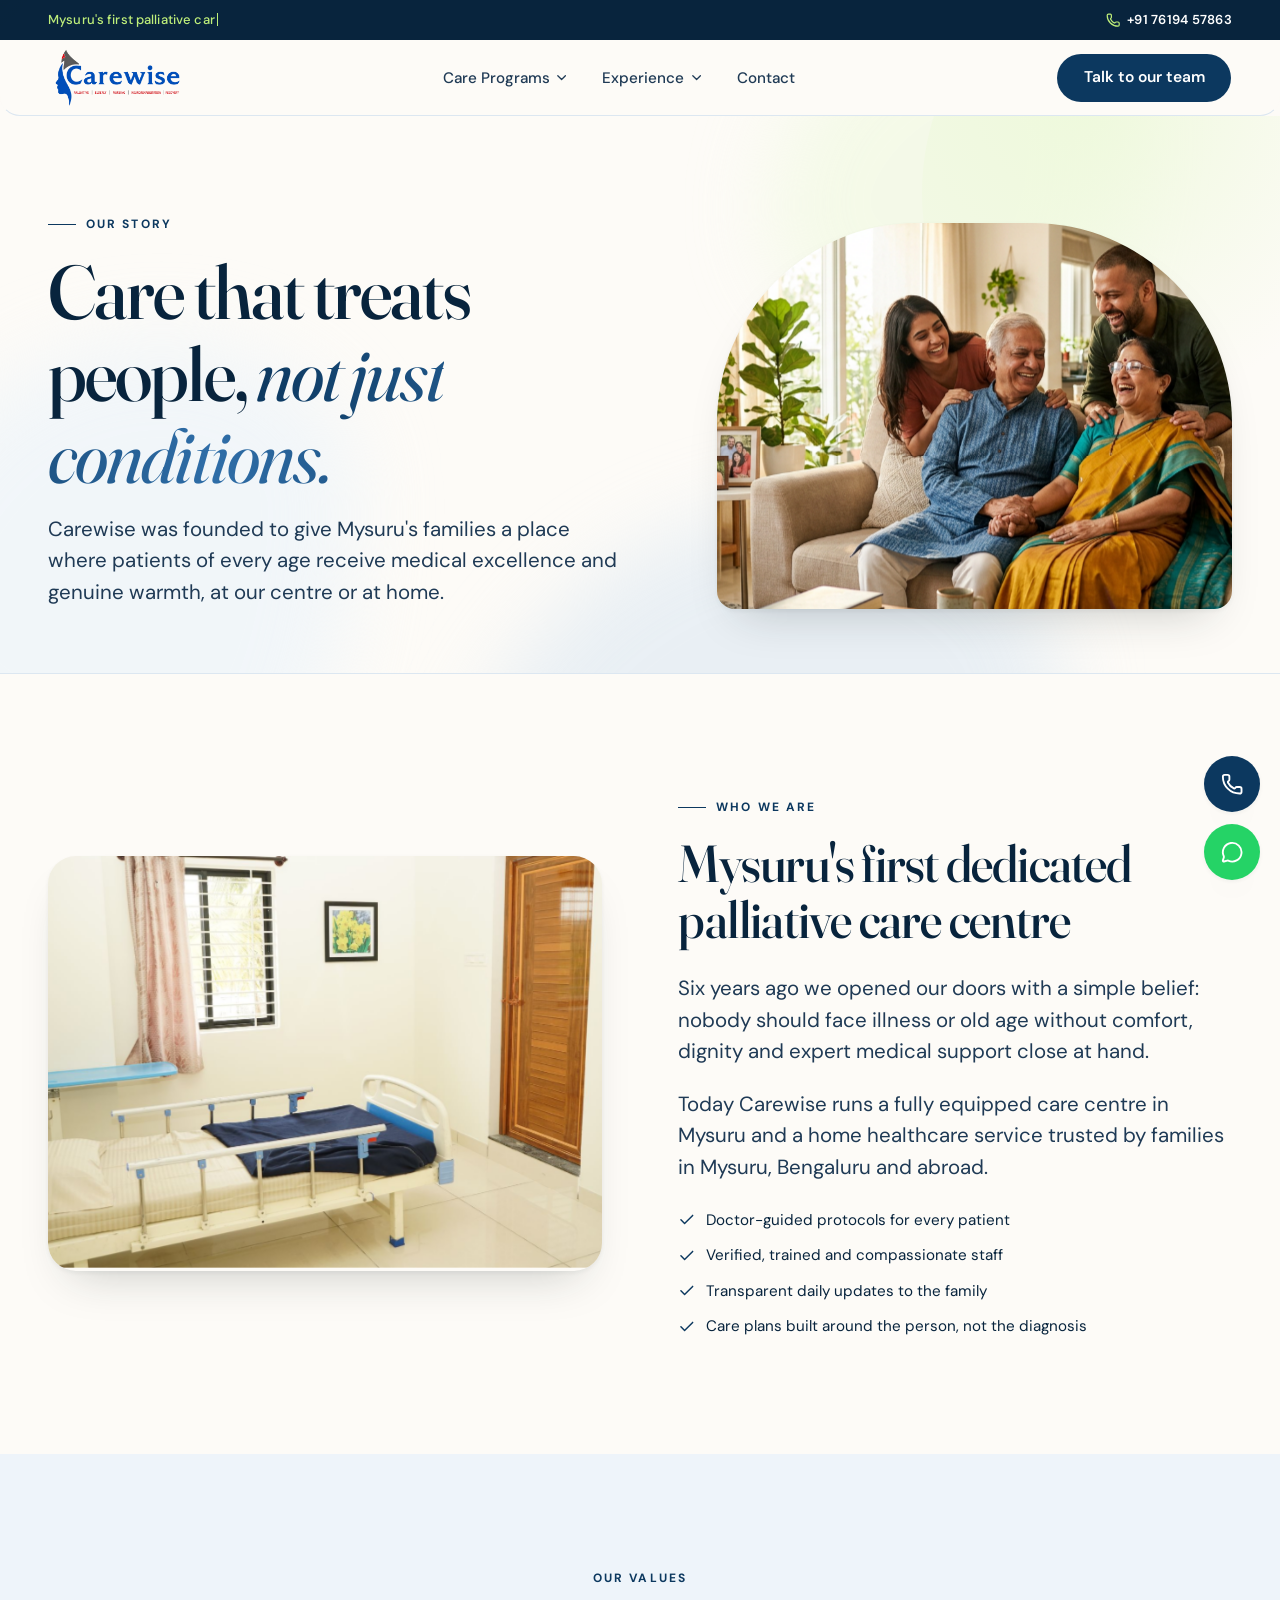
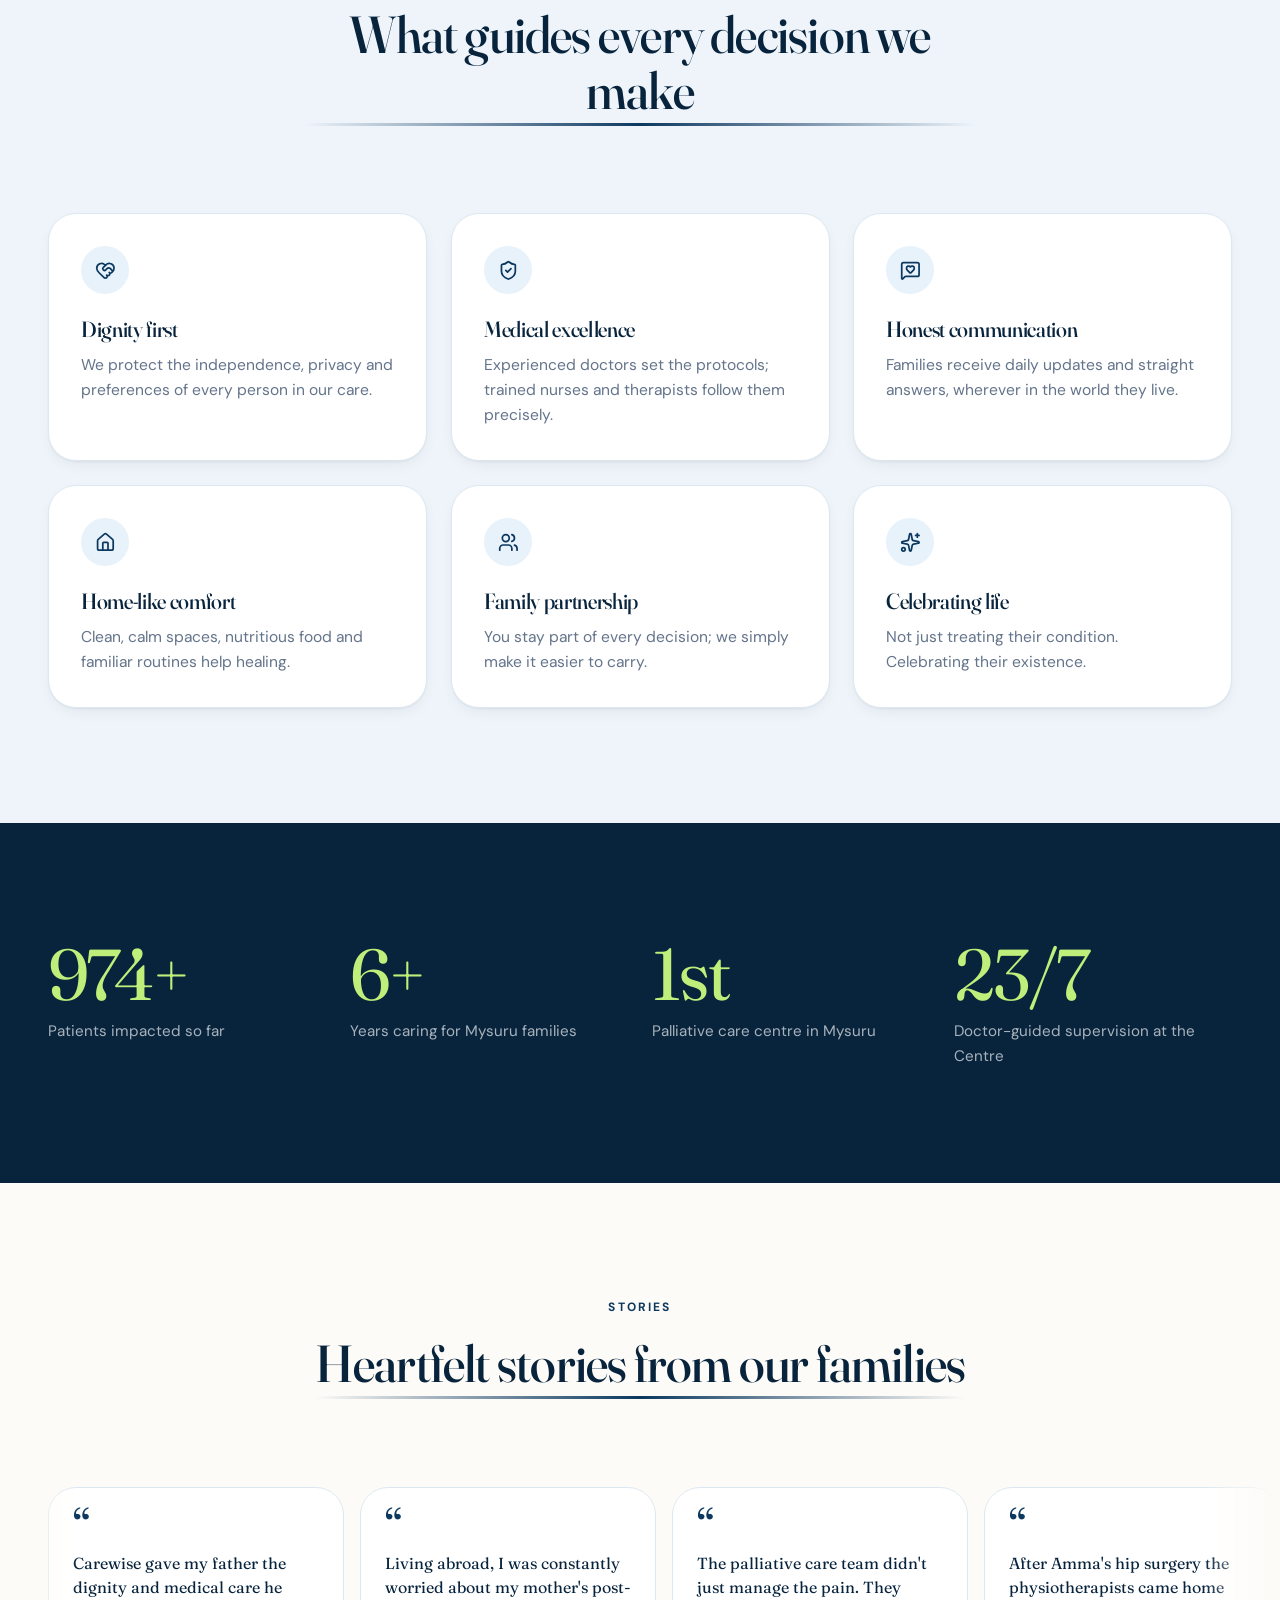
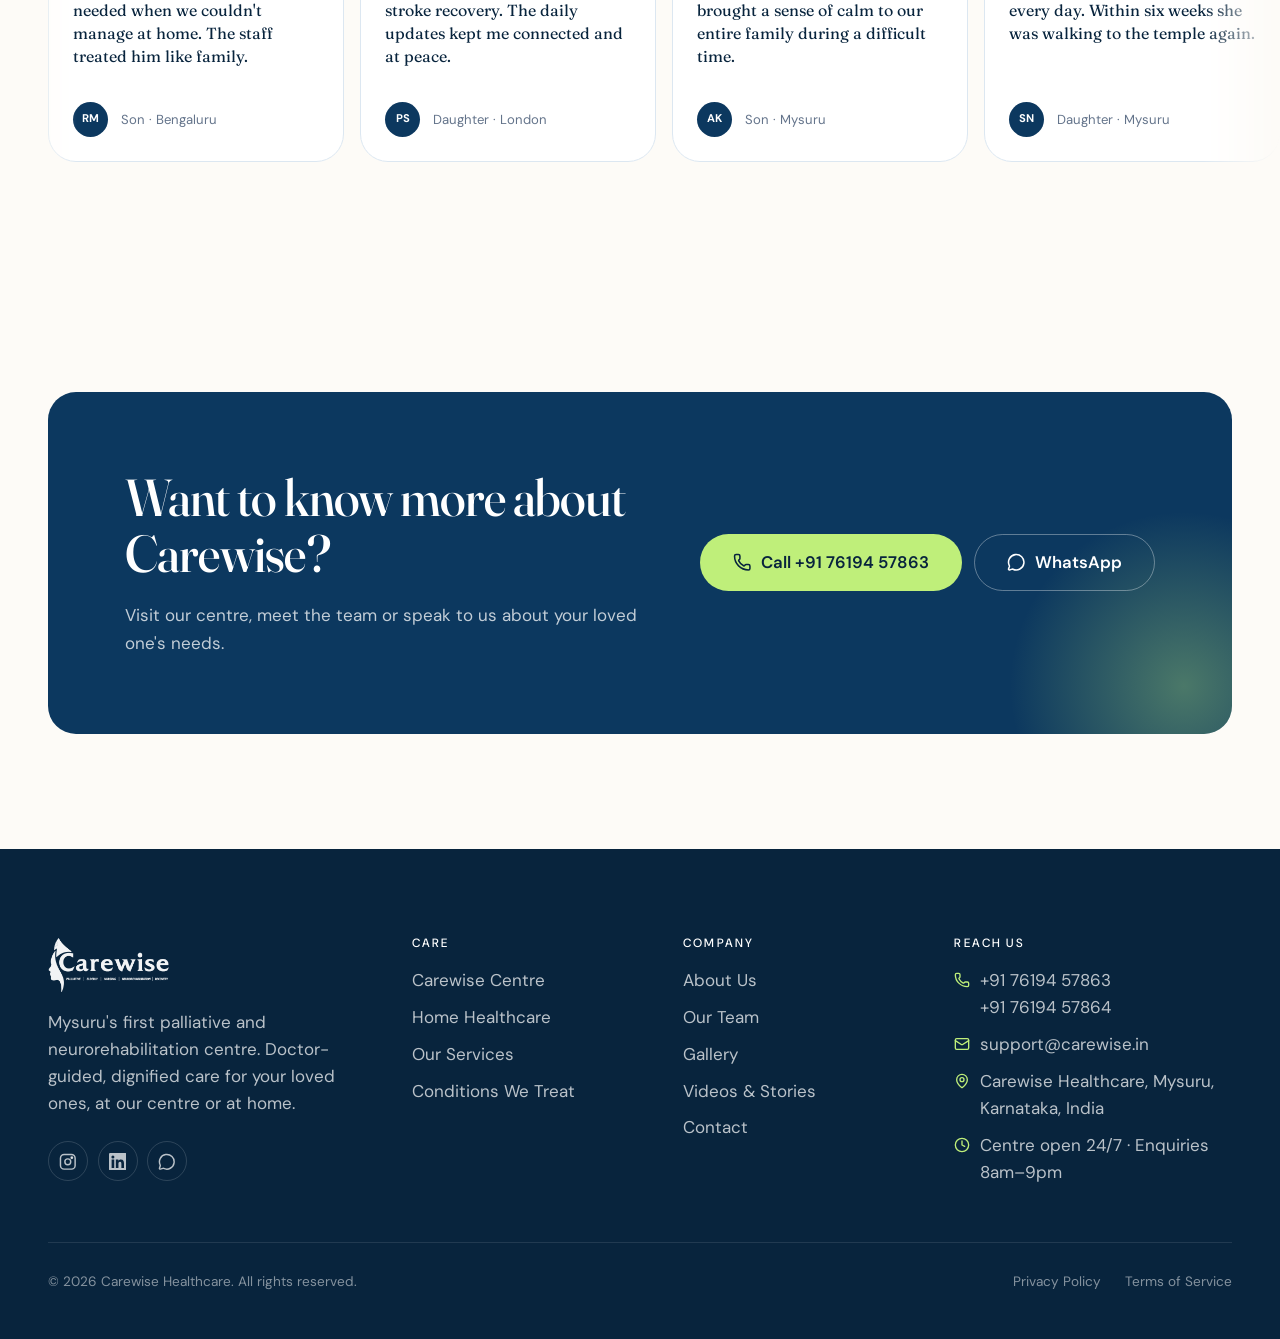
==== commit de04366c: "Gallery: uniform tiles with overlaid captions; photos open in a lightbox Gallery page uses the same " ====
--- a/about.html
+++ b/about.html
@@ -8,8 +8,8 @@
     <meta name="theme-color" content="#fbf7f0" />
     <link rel="preload" href="assets/fonts/fraunces.woff2" as="font" type="font/woff2" crossorigin />
     <link rel="preload" href="assets/fonts/dm-sans.woff2" as="font" type="font/woff2" crossorigin />
-    <link rel="stylesheet" href="assets/css/site.css?v=1794404162" />
-    <link rel="stylesheet" href="assets/css/motion.css?v=1794404162" />
+    <link rel="stylesheet" href="assets/css/site.css?v=1794404309" />
+    <link rel="stylesheet" href="assets/css/motion.css?v=1794404309" />
     <script>document.documentElement.classList.add("js");</script>
   </head>
   <body>
@@ -276,12 +276,22 @@
       </div>
       <button class="vt-lb-nav vt-lb-next" type="button" aria-label="Next video"><i data-lucide="chevron-right"></i></button>
     </div>
+    
+    <div class="vt-lightbox img-lightbox" id="img-lightbox" hidden aria-modal="true" role="dialog" aria-label="Photo">
+      <button class="vt-lb-close" type="button" aria-label="Close"><i data-lucide="x"></i></button>
+      <button class="vt-lb-nav vt-lb-prev" type="button" aria-label="Previous photo"><i data-lucide="chevron-left"></i></button>
+      <figure class="img-lb-frame">
+        <img class="img-lb-img" alt="" />
+        <figcaption class="img-lb-caption"></figcaption>
+      </figure>
+      <button class="vt-lb-nav vt-lb-next" type="button" aria-label="Next photo"><i data-lucide="chevron-right"></i></button>
+    </div>
     <div class="sticky-bar">
       <a class="btn btn-dark" href="tel:+917619457863" aria-label="Call +91 76194 57863"><i data-lucide="phone"></i><span>Call +91 76194 57863</span></a>
       <a class="btn btn-wa" href="https://wa.me/917619457863" aria-label="Chat on WhatsApp"><i data-lucide="message-circle"></i><span>Chat on WhatsApp</span></a>
     </div>
-    <script src="assets/js/lucide.min.js?v=1794404162"></script>
-    <script src="assets/js/site.js?v=1794404162"></script>
-    <script src="assets/js/motion.js?v=1794404162"></script>
+    <script src="assets/js/lucide.min.js?v=1794404309"></script>
+    <script src="assets/js/site.js?v=1794404309"></script>
+    <script src="assets/js/motion.js?v=1794404309"></script>
   </body>
 </html>
--- a/assets/css/site.css
+++ b/assets/css/site.css
@@ -2878,3 +2878,76 @@
     max-height: calc(100vh - 8.5rem);
   }
 }
+
+/* ---- Clickable image tiles + image lightbox ---- */
+.fac-tile .img-open {
+  display: block;
+  width: 100%;
+  height: 100%;
+  padding: 0;
+  cursor: zoom-in;
+}
+.fac-tile .img-open img {
+  width: 100%;
+  height: 100%;
+  object-fit: cover;
+  display: block;
+  transition: transform 0.8s ease;
+}
+.fac-tile figcaption {
+  pointer-events: none;
+}
+@media (min-width: 900px) {
+  .fac-grid--uniform {
+    grid-template-columns: repeat(3, 1fr);
+    grid-auto-rows: 260px;
+  }
+}
+.img-lightbox {
+  grid-template-columns: auto 1fr auto;
+}
+.img-lb-frame {
+  margin: 0;
+  justify-self: center;
+  position: relative;
+  max-width: min(92vw, 1200px);
+  max-height: calc(100vh - 6rem);
+  border-radius: var(--r-lg);
+  overflow: hidden;
+  background: #000;
+  box-shadow: 0 40px 80px -30px rgba(0, 0, 0, 0.8);
+  transform: scale(0.96);
+  transition: transform 0.3s cubic-bezier(0.22, 1, 0.36, 1);
+}
+.vt-lightbox.is-open .img-lb-frame {
+  transform: none;
+}
+.img-lb-img {
+  display: block;
+  max-width: min(92vw, 1200px);
+  max-height: calc(100vh - 6rem);
+  width: auto;
+  height: auto;
+  object-fit: contain;
+}
+.img-lb-caption {
+  position: absolute;
+  left: 0;
+  right: 0;
+  bottom: 0;
+  padding: 2.5rem 1.25rem 1rem;
+  background: linear-gradient(180deg, transparent, rgba(8, 36, 61, 0.85));
+  color: var(--white);
+  font-size: 0.95rem;
+  font-weight: 500;
+}
+@media (max-width: 719px) {
+  .img-lightbox {
+    grid-template-columns: 1fr;
+  }
+  .img-lb-frame,
+  .img-lb-img {
+    max-width: 100%;
+    max-height: calc(100vh - 8.5rem);
+  }
+}
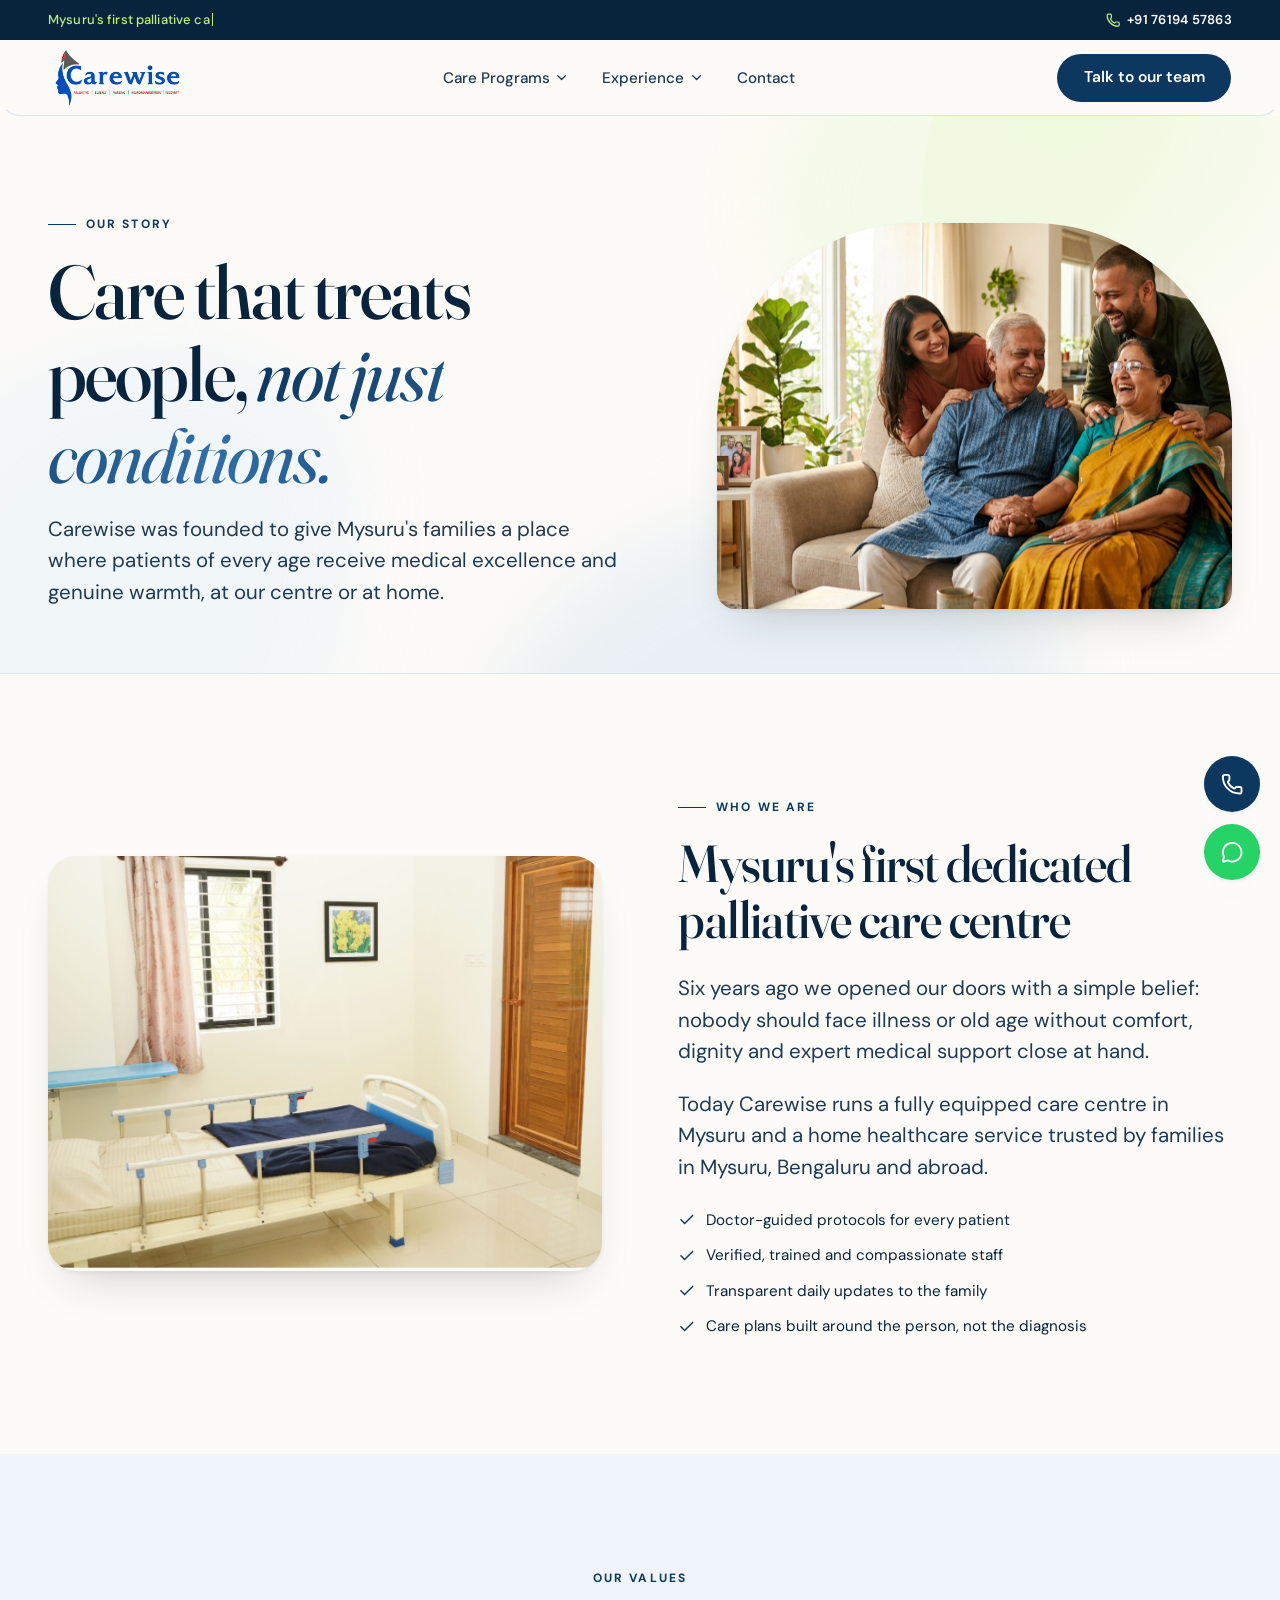
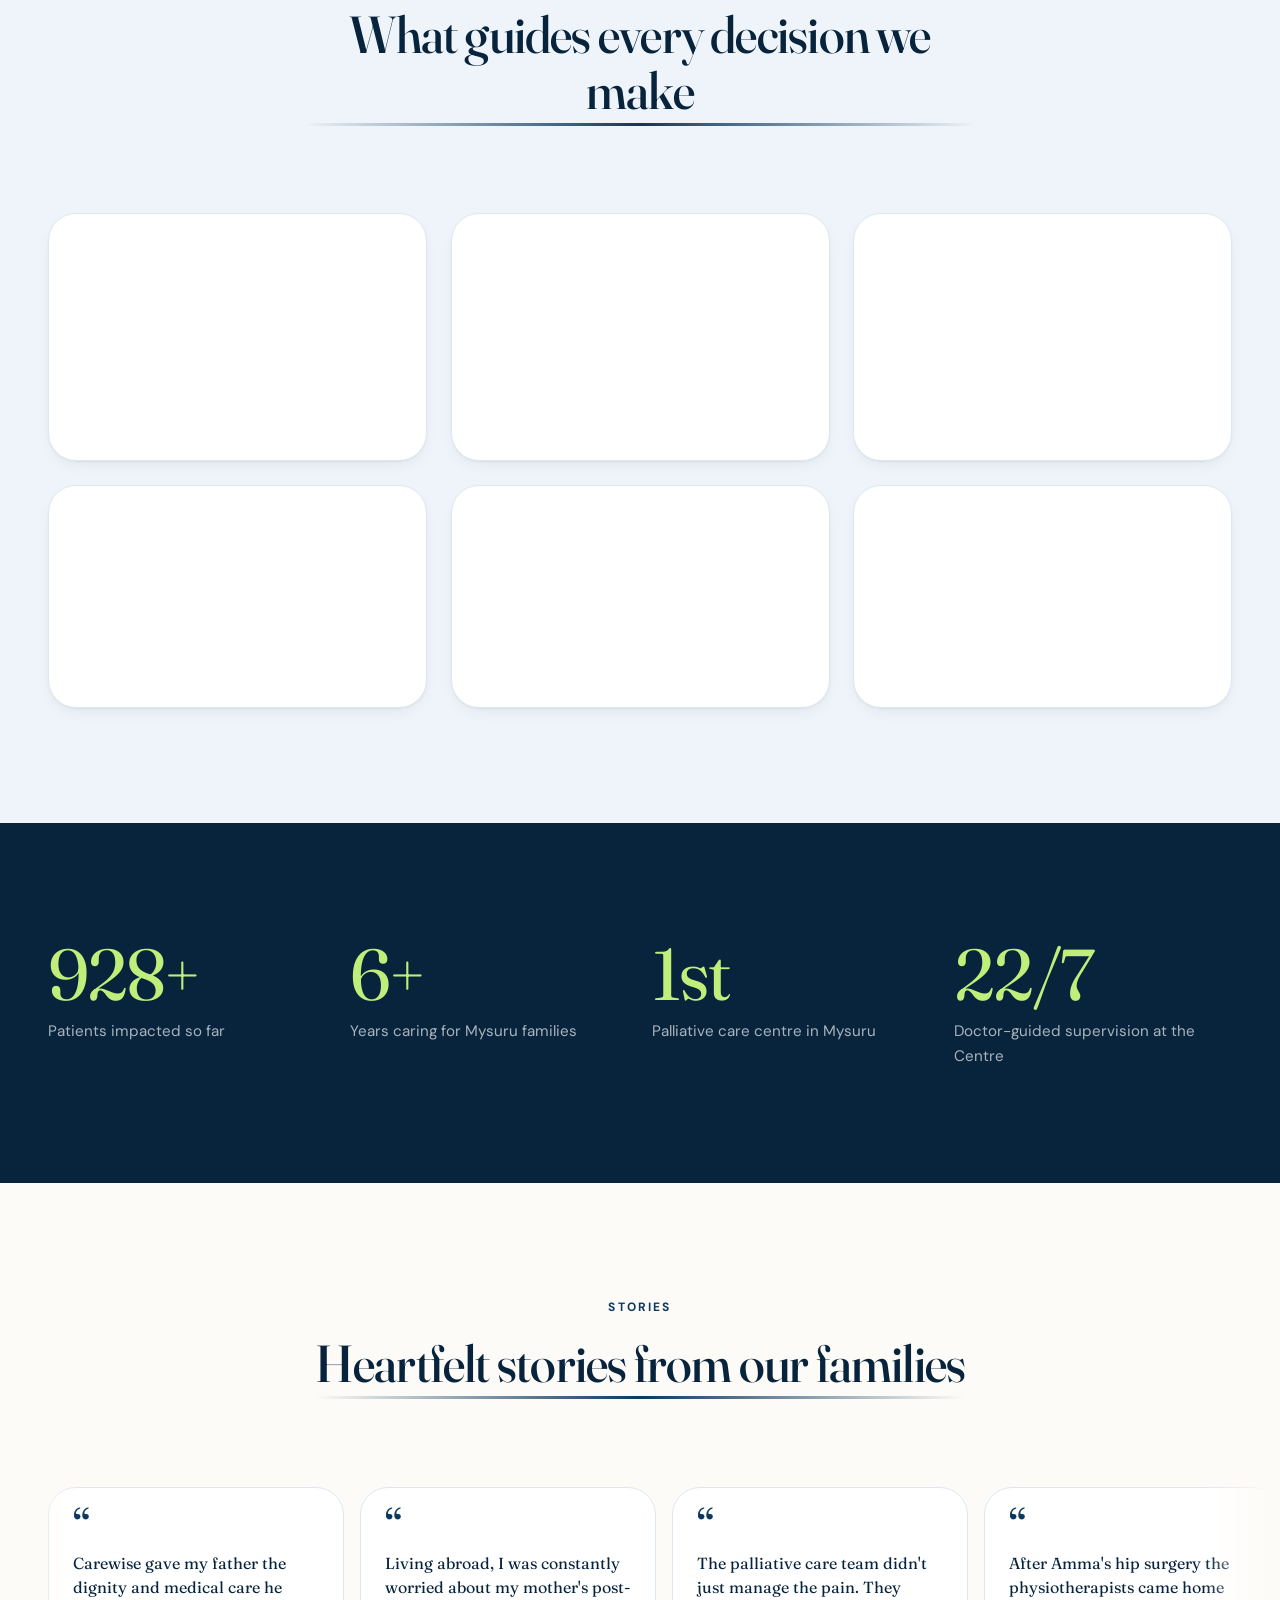
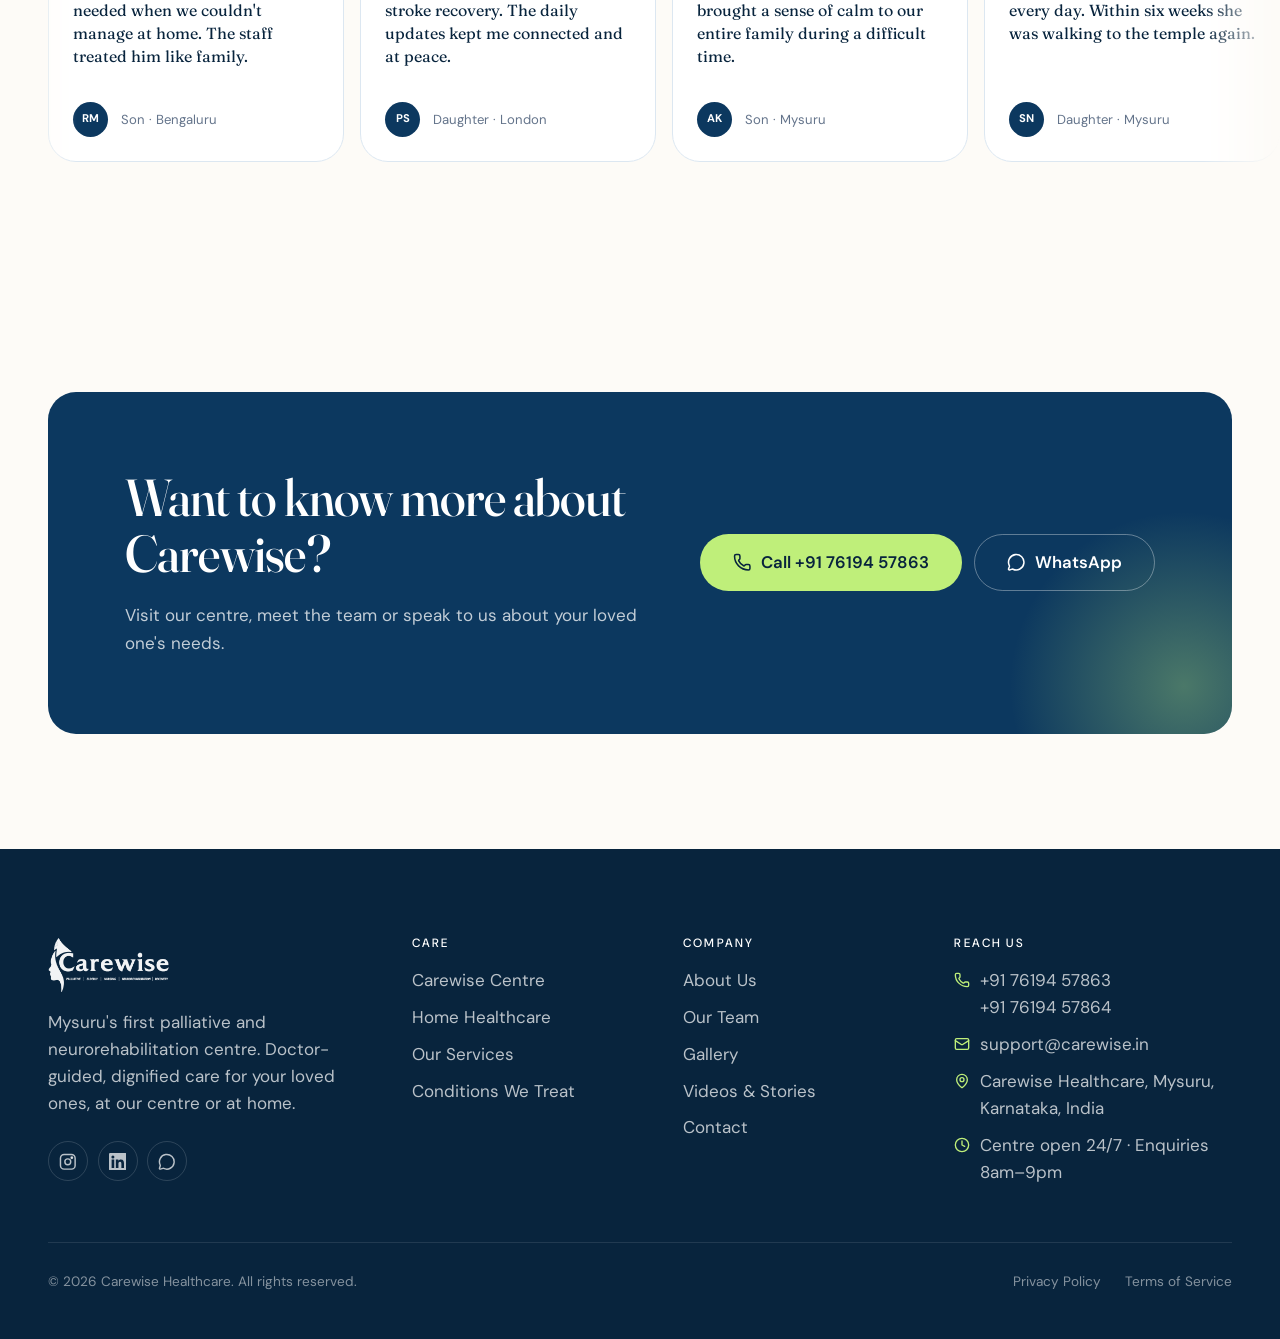
==== commit 5c801112: "SEO and GEO: full meta head, structured data, sitemap, robots, llms.txt, facts block - Per-page cano" ====
--- a/about.html
+++ b/about.html
@@ -1,16 +1,42 @@
 <!DOCTYPE html>
-<html lang="en">
+<html lang="en-IN">
   <head>
     <meta charset="utf-8" />
     <meta name="viewport" content="width=device-width, initial-scale=1" />
-    <title>About Us | Carewise</title>
-    <meta name="description" content="Learn about Carewise, Mysuru's first palliative care centre and home healthcare service trusted by families for 6+ years." />
-    <meta name="theme-color" content="#fbf7f0" />
+    <title>About Carewise | Mysuru's First Palliative &amp; Neurorehabilitation Centre</title>
+    <meta name="description" content="The story, values and team behind Carewise Centre, Mysuru: 6+ years of doctor-guided neurorehabilitation, palliative and elderly care for 1000+ patients." />
+    <link rel="canonical" href="https://carewise.sketchxflow.com/about" />
+    <meta name="robots" content="index, follow, max-image-preview:large, max-snippet:-1, max-video-preview:-1" />
+    <meta name="theme-color" content="#0c385f" />
+    <meta name="geo.region" content="IN-KA" />
+    <meta name="geo.placename" content="Mysuru, Karnataka" />
+    <meta property="og:type" content="website" />
+    <meta property="og:site_name" content="Carewise Healthcare" />
+    <meta property="og:locale" content="en_IN" />
+    <meta property="og:title" content="About Carewise | Mysuru's First Palliative & Neurorehabilitation Centre" />
+    <meta property="og:description" content="The story, values and team behind Carewise Centre, Mysuru: 6+ years of doctor-guided neurorehabilitation, palliative and elderly care for 1000+ patients." />
+    <meta property="og:url" content="https://carewise.sketchxflow.com/about" />
+    <meta property="og:image" content="https://carewise.sketchxflow.com/assets/img/og-image.jpg" />
+    <meta property="og:image:width" content="1200" />
+    <meta property="og:image:height" content="630" />
+    <meta property="og:image:alt" content="Carewise Centre, Mysuru: neurorehabilitation, palliative and elderly care" />
+    <meta name="twitter:card" content="summary_large_image" />
+    <meta name="twitter:title" content="About Carewise | Mysuru's First Palliative & Neurorehabilitation Centre" />
+    <meta name="twitter:description" content="The story, values and team behind Carewise Centre, Mysuru: 6+ years of doctor-guided neurorehabilitation, palliative and elderly care for 1000+ patients." />
+    <meta name="twitter:image" content="https://carewise.sketchxflow.com/assets/img/og-image.jpg" />
+    <link rel="icon" href="favicon.png" type="image/png" sizes="64x64" />
+    <link rel="icon" href="assets/img/icon-192.png" type="image/png" sizes="192x192" />
+    <link rel="apple-touch-icon" href="assets/img/apple-touch-icon.png" />
+    <link rel="manifest" href="site.webmanifest" />
     <link rel="preload" href="assets/fonts/fraunces.woff2" as="font" type="font/woff2" crossorigin />
     <link rel="preload" href="assets/fonts/dm-sans.woff2" as="font" type="font/woff2" crossorigin />
-    <link rel="stylesheet" href="assets/css/site.css?v=1794404309" />
-    <link rel="stylesheet" href="assets/css/motion.css?v=1794404309" />
+    <link rel="stylesheet" href="assets/css/site.css?v=1794855549" />
+    <link rel="stylesheet" href="assets/css/motion.css?v=1794855549" />
     <script>document.documentElement.classList.add("js");</script>
+    <script type="application/ld+json">{"@context":"https://schema.org","@type":["MedicalClinic","LocalBusiness"],"@id":"https://carewise.sketchxflow.com/#organization","name":"Carewise Centre","alternateName":"Carewise Healthcare","url":"https://carewise.sketchxflow.com/","logo":"https://carewise.sketchxflow.com/assets/img/logo.png","image":"https://carewise.sketchxflow.com/assets/img/og-image.jpg","description":"Mysuru's first palliative care centre and a dedicated neurorehabilitation centre: stroke and brain or spinal injury recovery, post-surgical rehabilitation, palliative, end-of-life and elderly care with 24/7 nursing and daily doctor rounds. Home healthcare across Mysuru.","slogan":"Not just treating their condition. Celebrating their existence.","telephone":"+917619457863","email":"support@carewise.in","address":{"@type":"PostalAddress","addressLocality":"Mysuru","addressRegion":"Karnataka","addressCountry":"IN"},"areaServed":[{"@type":"City","name":"Mysuru"},{"@type":"City","name":"Bengaluru"},{"@type":"State","name":"Karnataka"}],"openingHoursSpecification":[{"@type":"OpeningHoursSpecification","dayOfWeek":["Monday","Tuesday","Wednesday","Thursday","Friday","Saturday","Sunday"],"opens":"00:00","closes":"23:59"}],"medicalSpecialty":["PhysicalMedicineAndRehabilitation","Geriatric","Neurology","PalliativeMedicine"],"availableService":[{"@type":"MedicalTherapy","name":"Neurorehabilitation","description":"Stroke, brain and spinal cord injury recovery with physiotherapy, speech and cognitive therapy."},{"@type":"MedicalTherapy","name":"Palliative care","description":"Doctor-led pain and symptom relief with 24/7 nursing."},{"@type":"MedicalTherapy","name":"Elderly care","description":"Daily living support, medication, nutrition and companionship."},{"@type":"MedicalTherapy","name":"Post-surgical rehabilitation","description":"Supervised recovery, wound care and physiotherapy after surgery."},{"@type":"MedicalTherapy","name":"Home healthcare","description":"Doctor visits, nursing, physiotherapy and lab tests at home in Mysuru."}],"sameAs":["https://www.instagram.com/carewise_mysuru/"],"foundingDate":"2020","priceRange":"₹₹"}</script>
+    <script type="application/ld+json">{"@context":"https://schema.org","@type":"WebSite","@id":"https://carewise.sketchxflow.com/#website","url":"https://carewise.sketchxflow.com/","name":"Carewise Centre","publisher":{"@id":"https://carewise.sketchxflow.com/#organization"},"inLanguage":"en-IN"}</script>
+    <script type="application/ld+json">{"@context":"https://schema.org","@type":"WebPage","url":"https://carewise.sketchxflow.com/about","name":"About Carewise | Mysuru's First Palliative & Neurorehabilitation Centre","description":"The story, values and team behind Carewise Centre, Mysuru: 6+ years of doctor-guided neurorehabilitation, palliative and elderly care for 1000+ patients.","isPartOf":{"@id":"https://carewise.sketchxflow.com/#website"},"about":{"@id":"https://carewise.sketchxflow.com/#organization"},"inLanguage":"en-IN"}</script>
+    <script type="application/ld+json">{"@context":"https://schema.org","@type":"BreadcrumbList","itemListElement":[{"@type":"ListItem","position":1,"name":"Home","item":"https://carewise.sketchxflow.com/"},{"@type":"ListItem","position":2,"name":"About Carewise","item":"https://carewise.sketchxflow.com/about"}]}</script>
   </head>
   <body>
     <div class="topbar">
@@ -290,8 +316,8 @@
       <a class="btn btn-dark" href="tel:+917619457863" aria-label="Call +91 76194 57863"><i data-lucide="phone"></i><span>Call +91 76194 57863</span></a>
       <a class="btn btn-wa" href="https://wa.me/917619457863" aria-label="Chat on WhatsApp"><i data-lucide="message-circle"></i><span>Chat on WhatsApp</span></a>
     </div>
-    <script src="assets/js/lucide.min.js?v=1794404309"></script>
-    <script src="assets/js/site.js?v=1794404309"></script>
-    <script src="assets/js/motion.js?v=1794404309"></script>
+    <script src="assets/js/lucide.min.js?v=1794855549"></script>
+    <script src="assets/js/site.js?v=1794855549"></script>
+    <script src="assets/js/motion.js?v=1794855549"></script>
   </body>
 </html>
--- a/assets/css/site.css
+++ b/assets/css/site.css
@@ -2951,3 +2951,50 @@
     max-height: calc(100vh - 8.5rem);
   }
 }
+
+/* ---- At a glance (facts block) ---- */
+.glance-head {
+  margin-bottom: 1.75rem;
+}
+.glance-head h2 {
+  font-size: clamp(1.6rem, 3vw, 2.25rem);
+}
+.glance-grid {
+  display: grid;
+  gap: 1rem;
+  margin: 0;
+}
+.glance-grid > div {
+  background: var(--white);
+  border: 1px solid var(--line);
+  border-radius: var(--r-md);
+  padding: 1.1rem 1.25rem;
+}
+.glance-grid dt {
+  font-size: 0.72rem;
+  font-weight: 700;
+  letter-spacing: 0.16em;
+  text-transform: uppercase;
+  color: var(--terracotta);
+  margin-bottom: 0.35rem;
+}
+.glance-grid dd {
+  margin: 0;
+  color: var(--ink-soft);
+  font-size: 0.975rem;
+  line-height: 1.55;
+}
+.glance-grid dd a {
+  color: var(--teal);
+  font-weight: 600;
+}
+@media (min-width: 720px) {
+  .glance-grid {
+    grid-template-columns: repeat(2, 1fr);
+  }
+}
+@media (min-width: 1024px) {
+  .glance-grid {
+    grid-template-columns: repeat(3, 1fr);
+  }
+}
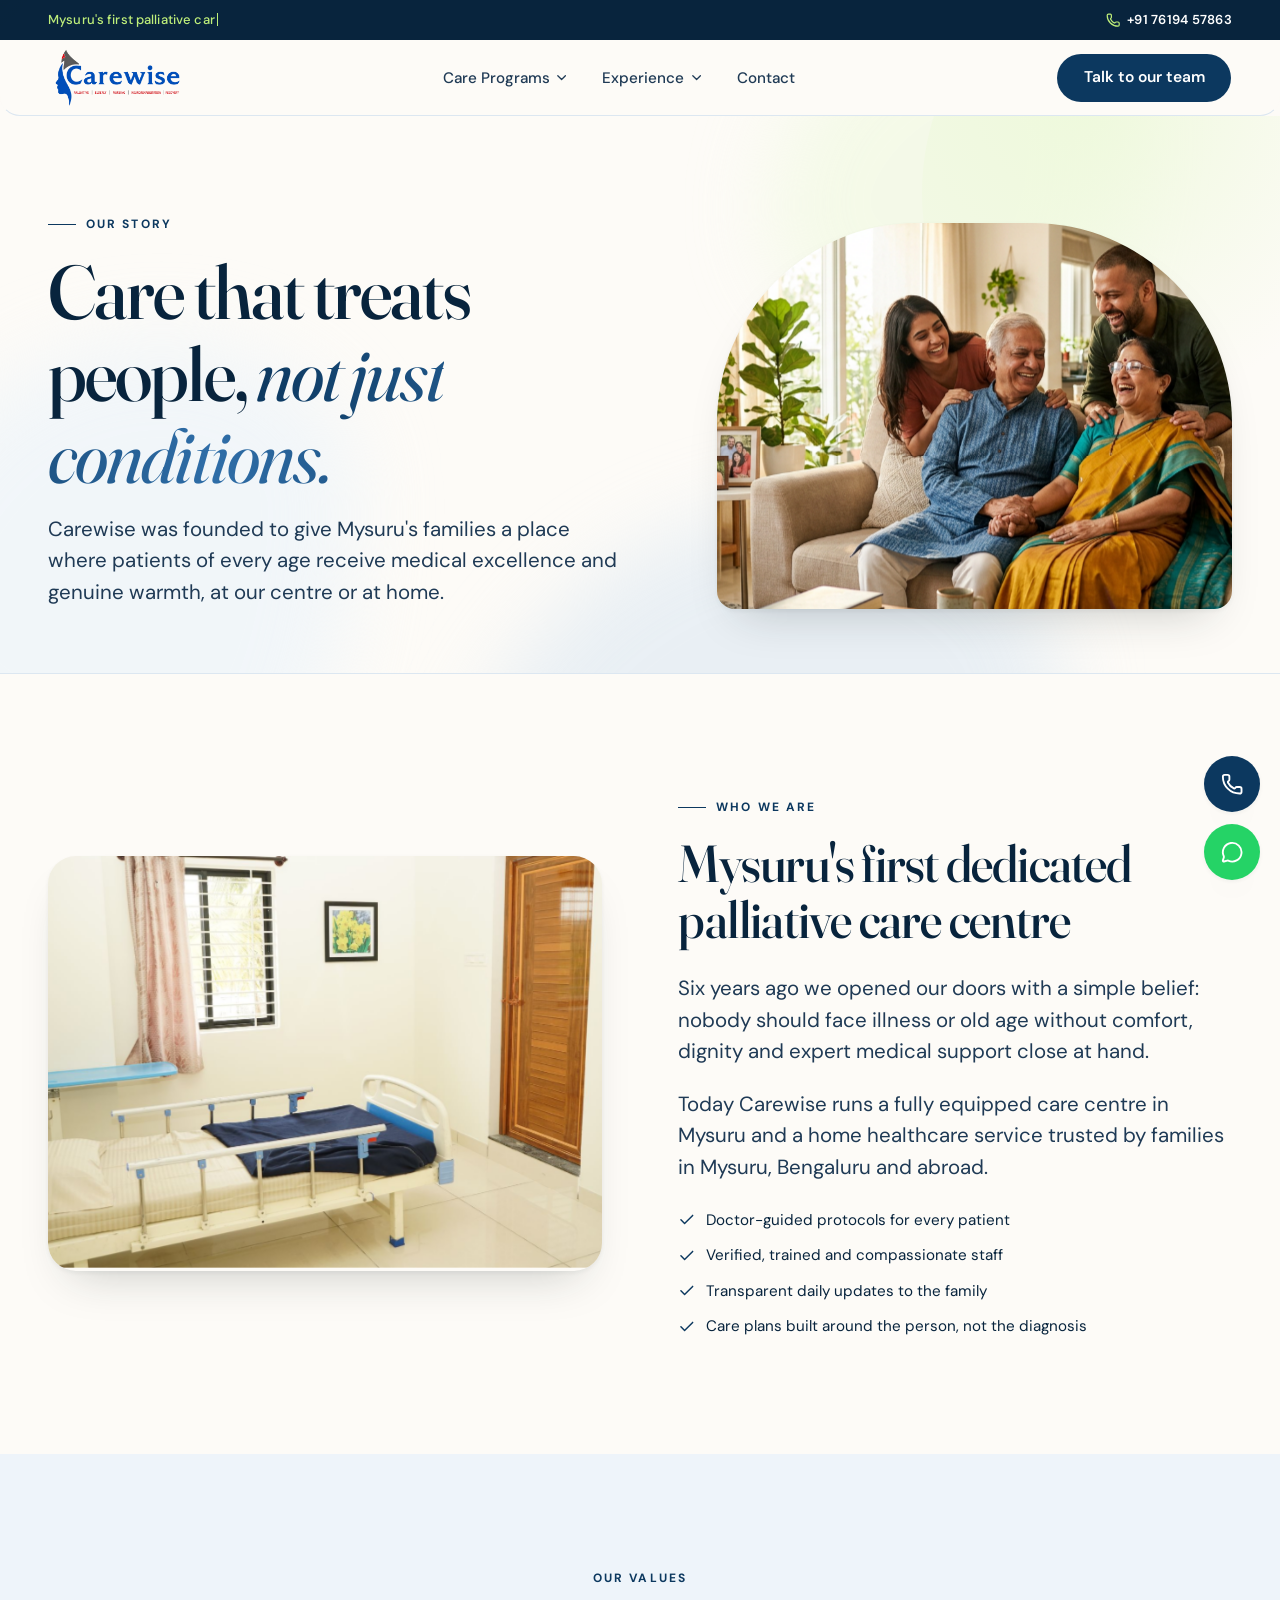
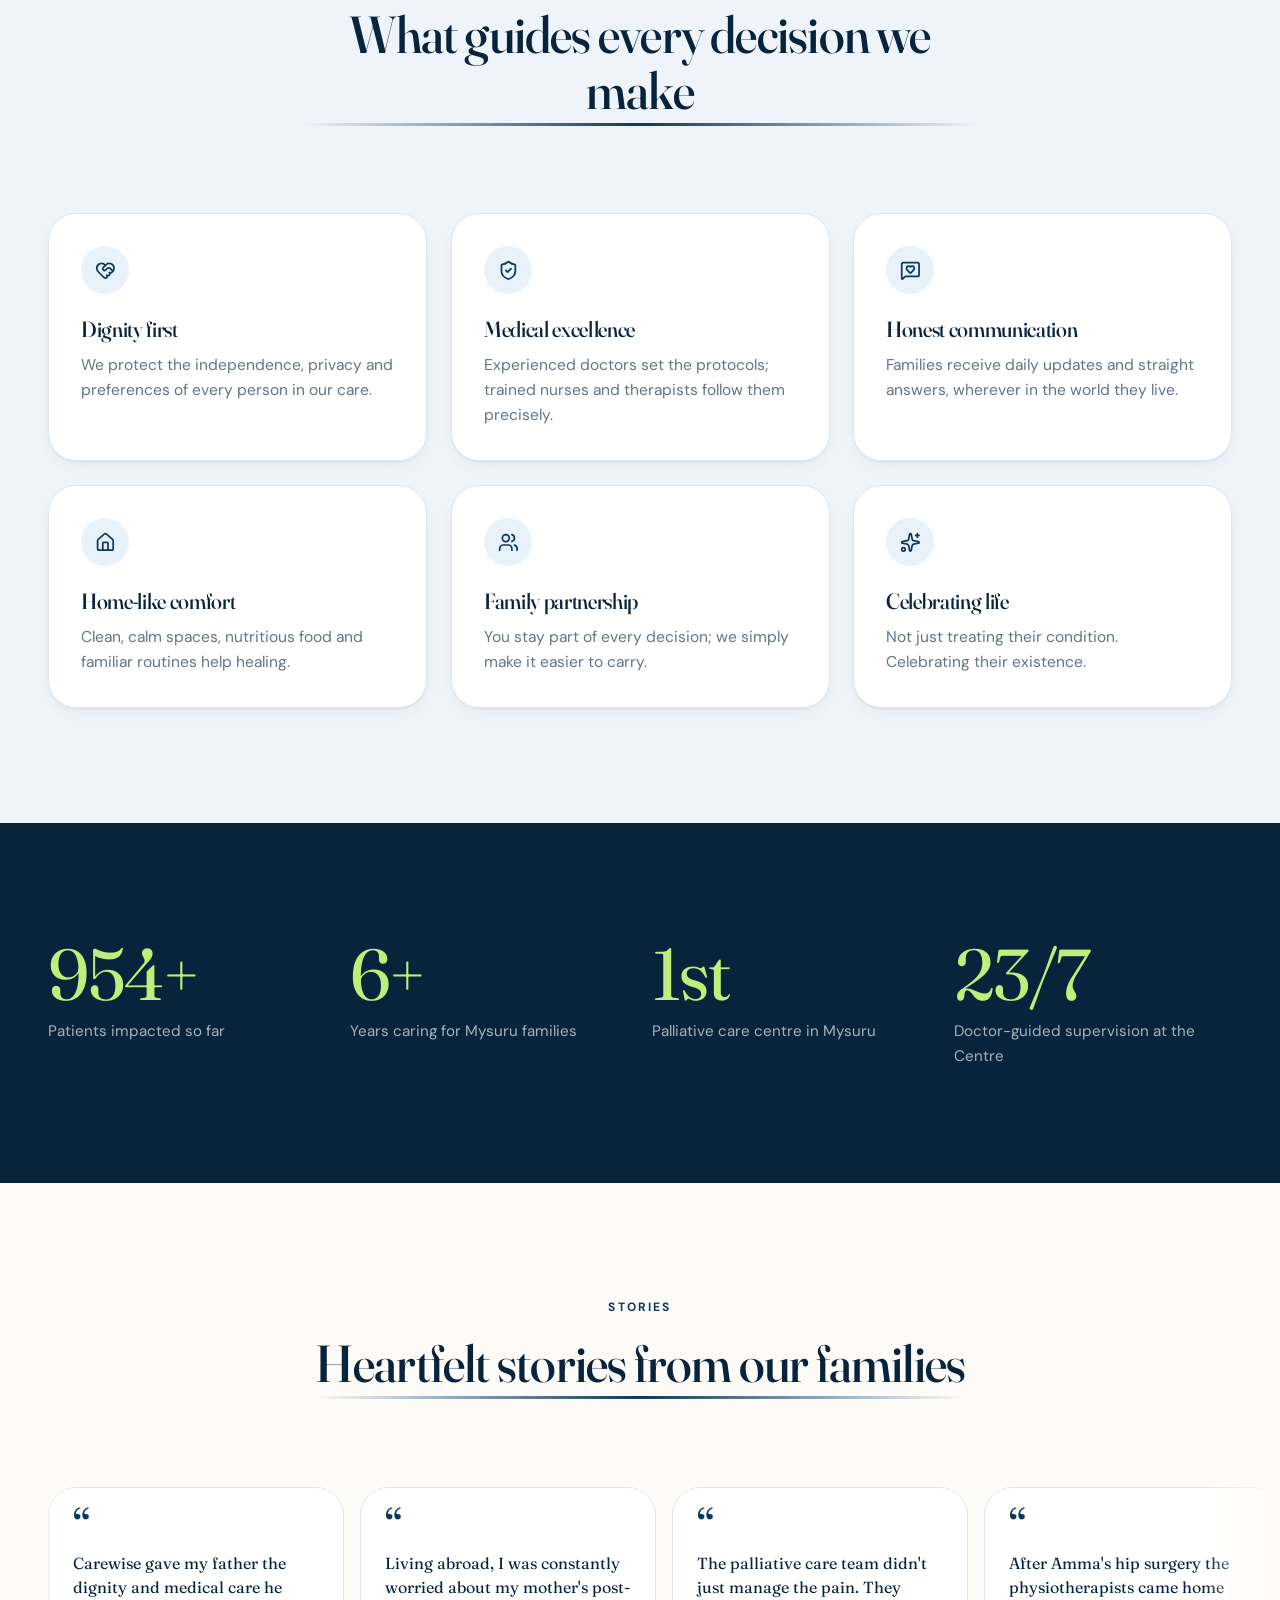
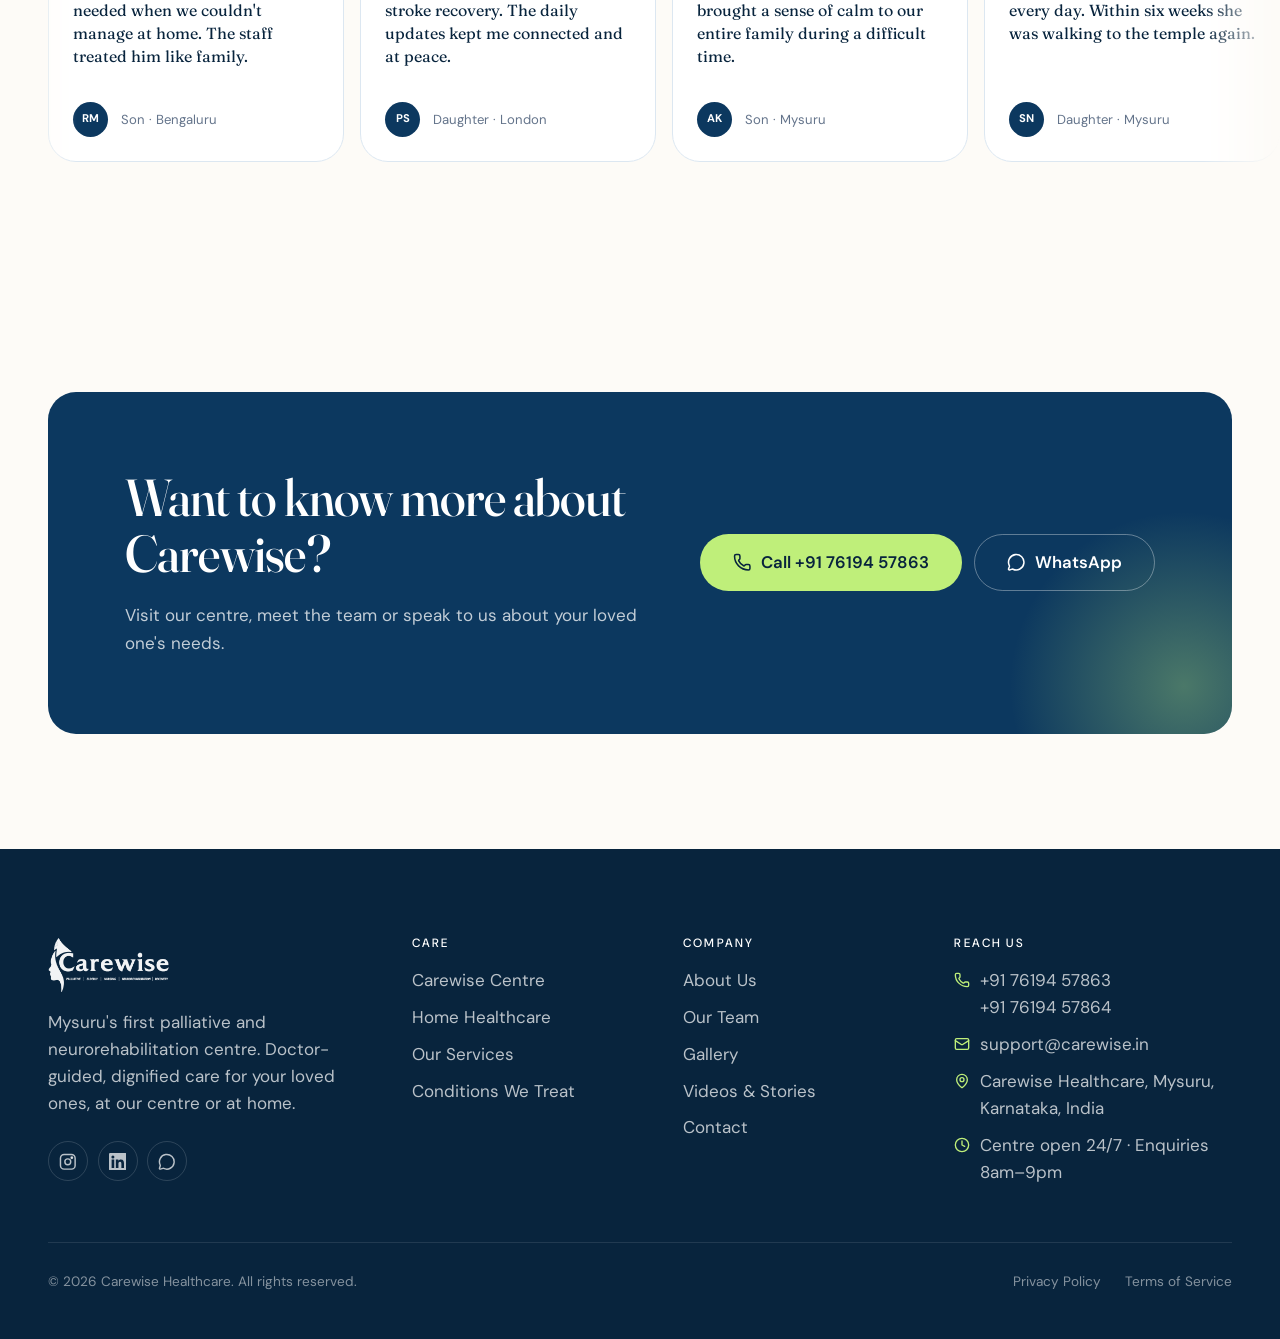
==== commit 652c9b2b: "Site URL: carewisemysuru.com for canonical links, sitemap, robots and structured data Co-Authored-By" ====
--- a/about.html
+++ b/about.html
@@ -5,7 +5,7 @@
     <meta name="viewport" content="width=device-width, initial-scale=1" />
     <title>About Carewise | Mysuru's First Palliative &amp; Neurorehabilitation Centre</title>
     <meta name="description" content="The story, values and team behind Carewise Centre, Mysuru: 6+ years of doctor-guided neurorehabilitation, palliative and elderly care for 1000+ patients." />
-    <link rel="canonical" href="https://carewise.sketchxflow.com/about" />
+    <link rel="canonical" href="https://carewisemysuru.com/about" />
     <meta name="robots" content="index, follow, max-image-preview:large, max-snippet:-1, max-video-preview:-1" />
     <meta name="theme-color" content="#0c385f" />
     <meta name="geo.region" content="IN-KA" />
@@ -15,28 +15,28 @@
     <meta property="og:locale" content="en_IN" />
     <meta property="og:title" content="About Carewise | Mysuru's First Palliative & Neurorehabilitation Centre" />
     <meta property="og:description" content="The story, values and team behind Carewise Centre, Mysuru: 6+ years of doctor-guided neurorehabilitation, palliative and elderly care for 1000+ patients." />
-    <meta property="og:url" content="https://carewise.sketchxflow.com/about" />
-    <meta property="og:image" content="https://carewise.sketchxflow.com/assets/img/og-image.jpg" />
+    <meta property="og:url" content="https://carewisemysuru.com/about" />
+    <meta property="og:image" content="https://carewisemysuru.com/assets/img/og-image.jpg" />
     <meta property="og:image:width" content="1200" />
     <meta property="og:image:height" content="630" />
     <meta property="og:image:alt" content="Carewise Centre, Mysuru: neurorehabilitation, palliative and elderly care" />
     <meta name="twitter:card" content="summary_large_image" />
     <meta name="twitter:title" content="About Carewise | Mysuru's First Palliative & Neurorehabilitation Centre" />
     <meta name="twitter:description" content="The story, values and team behind Carewise Centre, Mysuru: 6+ years of doctor-guided neurorehabilitation, palliative and elderly care for 1000+ patients." />
-    <meta name="twitter:image" content="https://carewise.sketchxflow.com/assets/img/og-image.jpg" />
+    <meta name="twitter:image" content="https://carewisemysuru.com/assets/img/og-image.jpg" />
     <link rel="icon" href="favicon.png" type="image/png" sizes="64x64" />
     <link rel="icon" href="assets/img/icon-192.png" type="image/png" sizes="192x192" />
     <link rel="apple-touch-icon" href="assets/img/apple-touch-icon.png" />
     <link rel="manifest" href="site.webmanifest" />
     <link rel="preload" href="assets/fonts/fraunces.woff2" as="font" type="font/woff2" crossorigin />
     <link rel="preload" href="assets/fonts/dm-sans.woff2" as="font" type="font/woff2" crossorigin />
-    <link rel="stylesheet" href="assets/css/site.css?v=1794855549" />
-    <link rel="stylesheet" href="assets/css/motion.css?v=1794855549" />
+    <link rel="stylesheet" href="assets/css/site.css?v=1794855838" />
+    <link rel="stylesheet" href="assets/css/motion.css?v=1794855838" />
     <script>document.documentElement.classList.add("js");</script>
-    <script type="application/ld+json">{"@context":"https://schema.org","@type":["MedicalClinic","LocalBusiness"],"@id":"https://carewise.sketchxflow.com/#organization","name":"Carewise Centre","alternateName":"Carewise Healthcare","url":"https://carewise.sketchxflow.com/","logo":"https://carewise.sketchxflow.com/assets/img/logo.png","image":"https://carewise.sketchxflow.com/assets/img/og-image.jpg","description":"Mysuru's first palliative care centre and a dedicated neurorehabilitation centre: stroke and brain or spinal injury recovery, post-surgical rehabilitation, palliative, end-of-life and elderly care with 24/7 nursing and daily doctor rounds. Home healthcare across Mysuru.","slogan":"Not just treating their condition. Celebrating their existence.","telephone":"+917619457863","email":"support@carewise.in","address":{"@type":"PostalAddress","addressLocality":"Mysuru","addressRegion":"Karnataka","addressCountry":"IN"},"areaServed":[{"@type":"City","name":"Mysuru"},{"@type":"City","name":"Bengaluru"},{"@type":"State","name":"Karnataka"}],"openingHoursSpecification":[{"@type":"OpeningHoursSpecification","dayOfWeek":["Monday","Tuesday","Wednesday","Thursday","Friday","Saturday","Sunday"],"opens":"00:00","closes":"23:59"}],"medicalSpecialty":["PhysicalMedicineAndRehabilitation","Geriatric","Neurology","PalliativeMedicine"],"availableService":[{"@type":"MedicalTherapy","name":"Neurorehabilitation","description":"Stroke, brain and spinal cord injury recovery with physiotherapy, speech and cognitive therapy."},{"@type":"MedicalTherapy","name":"Palliative care","description":"Doctor-led pain and symptom relief with 24/7 nursing."},{"@type":"MedicalTherapy","name":"Elderly care","description":"Daily living support, medication, nutrition and companionship."},{"@type":"MedicalTherapy","name":"Post-surgical rehabilitation","description":"Supervised recovery, wound care and physiotherapy after surgery."},{"@type":"MedicalTherapy","name":"Home healthcare","description":"Doctor visits, nursing, physiotherapy and lab tests at home in Mysuru."}],"sameAs":["https://www.instagram.com/carewise_mysuru/"],"foundingDate":"2020","priceRange":"₹₹"}</script>
-    <script type="application/ld+json">{"@context":"https://schema.org","@type":"WebSite","@id":"https://carewise.sketchxflow.com/#website","url":"https://carewise.sketchxflow.com/","name":"Carewise Centre","publisher":{"@id":"https://carewise.sketchxflow.com/#organization"},"inLanguage":"en-IN"}</script>
-    <script type="application/ld+json">{"@context":"https://schema.org","@type":"WebPage","url":"https://carewise.sketchxflow.com/about","name":"About Carewise | Mysuru's First Palliative & Neurorehabilitation Centre","description":"The story, values and team behind Carewise Centre, Mysuru: 6+ years of doctor-guided neurorehabilitation, palliative and elderly care for 1000+ patients.","isPartOf":{"@id":"https://carewise.sketchxflow.com/#website"},"about":{"@id":"https://carewise.sketchxflow.com/#organization"},"inLanguage":"en-IN"}</script>
-    <script type="application/ld+json">{"@context":"https://schema.org","@type":"BreadcrumbList","itemListElement":[{"@type":"ListItem","position":1,"name":"Home","item":"https://carewise.sketchxflow.com/"},{"@type":"ListItem","position":2,"name":"About Carewise","item":"https://carewise.sketchxflow.com/about"}]}</script>
+    <script type="application/ld+json">{"@context":"https://schema.org","@type":["MedicalClinic","LocalBusiness"],"@id":"https://carewisemysuru.com/#organization","name":"Carewise Centre","alternateName":"Carewise Healthcare","url":"https://carewisemysuru.com/","logo":"https://carewisemysuru.com/assets/img/logo.png","image":"https://carewisemysuru.com/assets/img/og-image.jpg","description":"Mysuru's first palliative care centre and a dedicated neurorehabilitation centre: stroke and brain or spinal injury recovery, post-surgical rehabilitation, palliative, end-of-life and elderly care with 24/7 nursing and daily doctor rounds. Home healthcare across Mysuru.","slogan":"Not just treating their condition. Celebrating their existence.","telephone":"+917619457863","email":"support@carewise.in","address":{"@type":"PostalAddress","addressLocality":"Mysuru","addressRegion":"Karnataka","addressCountry":"IN"},"areaServed":[{"@type":"City","name":"Mysuru"},{"@type":"City","name":"Bengaluru"},{"@type":"State","name":"Karnataka"}],"openingHoursSpecification":[{"@type":"OpeningHoursSpecification","dayOfWeek":["Monday","Tuesday","Wednesday","Thursday","Friday","Saturday","Sunday"],"opens":"00:00","closes":"23:59"}],"medicalSpecialty":["PhysicalMedicineAndRehabilitation","Geriatric","Neurology","PalliativeMedicine"],"availableService":[{"@type":"MedicalTherapy","name":"Neurorehabilitation","description":"Stroke, brain and spinal cord injury recovery with physiotherapy, speech and cognitive therapy."},{"@type":"MedicalTherapy","name":"Palliative care","description":"Doctor-led pain and symptom relief with 24/7 nursing."},{"@type":"MedicalTherapy","name":"Elderly care","description":"Daily living support, medication, nutrition and companionship."},{"@type":"MedicalTherapy","name":"Post-surgical rehabilitation","description":"Supervised recovery, wound care and physiotherapy after surgery."},{"@type":"MedicalTherapy","name":"Home healthcare","description":"Doctor visits, nursing, physiotherapy and lab tests at home in Mysuru."}],"sameAs":["https://www.instagram.com/carewise_mysuru/"],"foundingDate":"2020","priceRange":"₹₹"}</script>
+    <script type="application/ld+json">{"@context":"https://schema.org","@type":"WebSite","@id":"https://carewisemysuru.com/#website","url":"https://carewisemysuru.com/","name":"Carewise Centre","publisher":{"@id":"https://carewisemysuru.com/#organization"},"inLanguage":"en-IN"}</script>
+    <script type="application/ld+json">{"@context":"https://schema.org","@type":"WebPage","url":"https://carewisemysuru.com/about","name":"About Carewise | Mysuru's First Palliative & Neurorehabilitation Centre","description":"The story, values and team behind Carewise Centre, Mysuru: 6+ years of doctor-guided neurorehabilitation, palliative and elderly care for 1000+ patients.","isPartOf":{"@id":"https://carewisemysuru.com/#website"},"about":{"@id":"https://carewisemysuru.com/#organization"},"inLanguage":"en-IN"}</script>
+    <script type="application/ld+json">{"@context":"https://schema.org","@type":"BreadcrumbList","itemListElement":[{"@type":"ListItem","position":1,"name":"Home","item":"https://carewisemysuru.com/"},{"@type":"ListItem","position":2,"name":"About Carewise","item":"https://carewisemysuru.com/about"}]}</script>
   </head>
   <body>
     <div class="topbar">
@@ -316,8 +316,8 @@
       <a class="btn btn-dark" href="tel:+917619457863" aria-label="Call +91 76194 57863"><i data-lucide="phone"></i><span>Call +91 76194 57863</span></a>
       <a class="btn btn-wa" href="https://wa.me/917619457863" aria-label="Chat on WhatsApp"><i data-lucide="message-circle"></i><span>Chat on WhatsApp</span></a>
     </div>
-    <script src="assets/js/lucide.min.js?v=1794855549"></script>
-    <script src="assets/js/site.js?v=1794855549"></script>
-    <script src="assets/js/motion.js?v=1794855549"></script>
+    <script src="assets/js/lucide.min.js?v=1794855838"></script>
+    <script src="assets/js/site.js?v=1794855838"></script>
+    <script src="assets/js/motion.js?v=1794855838"></script>
   </body>
 </html>
